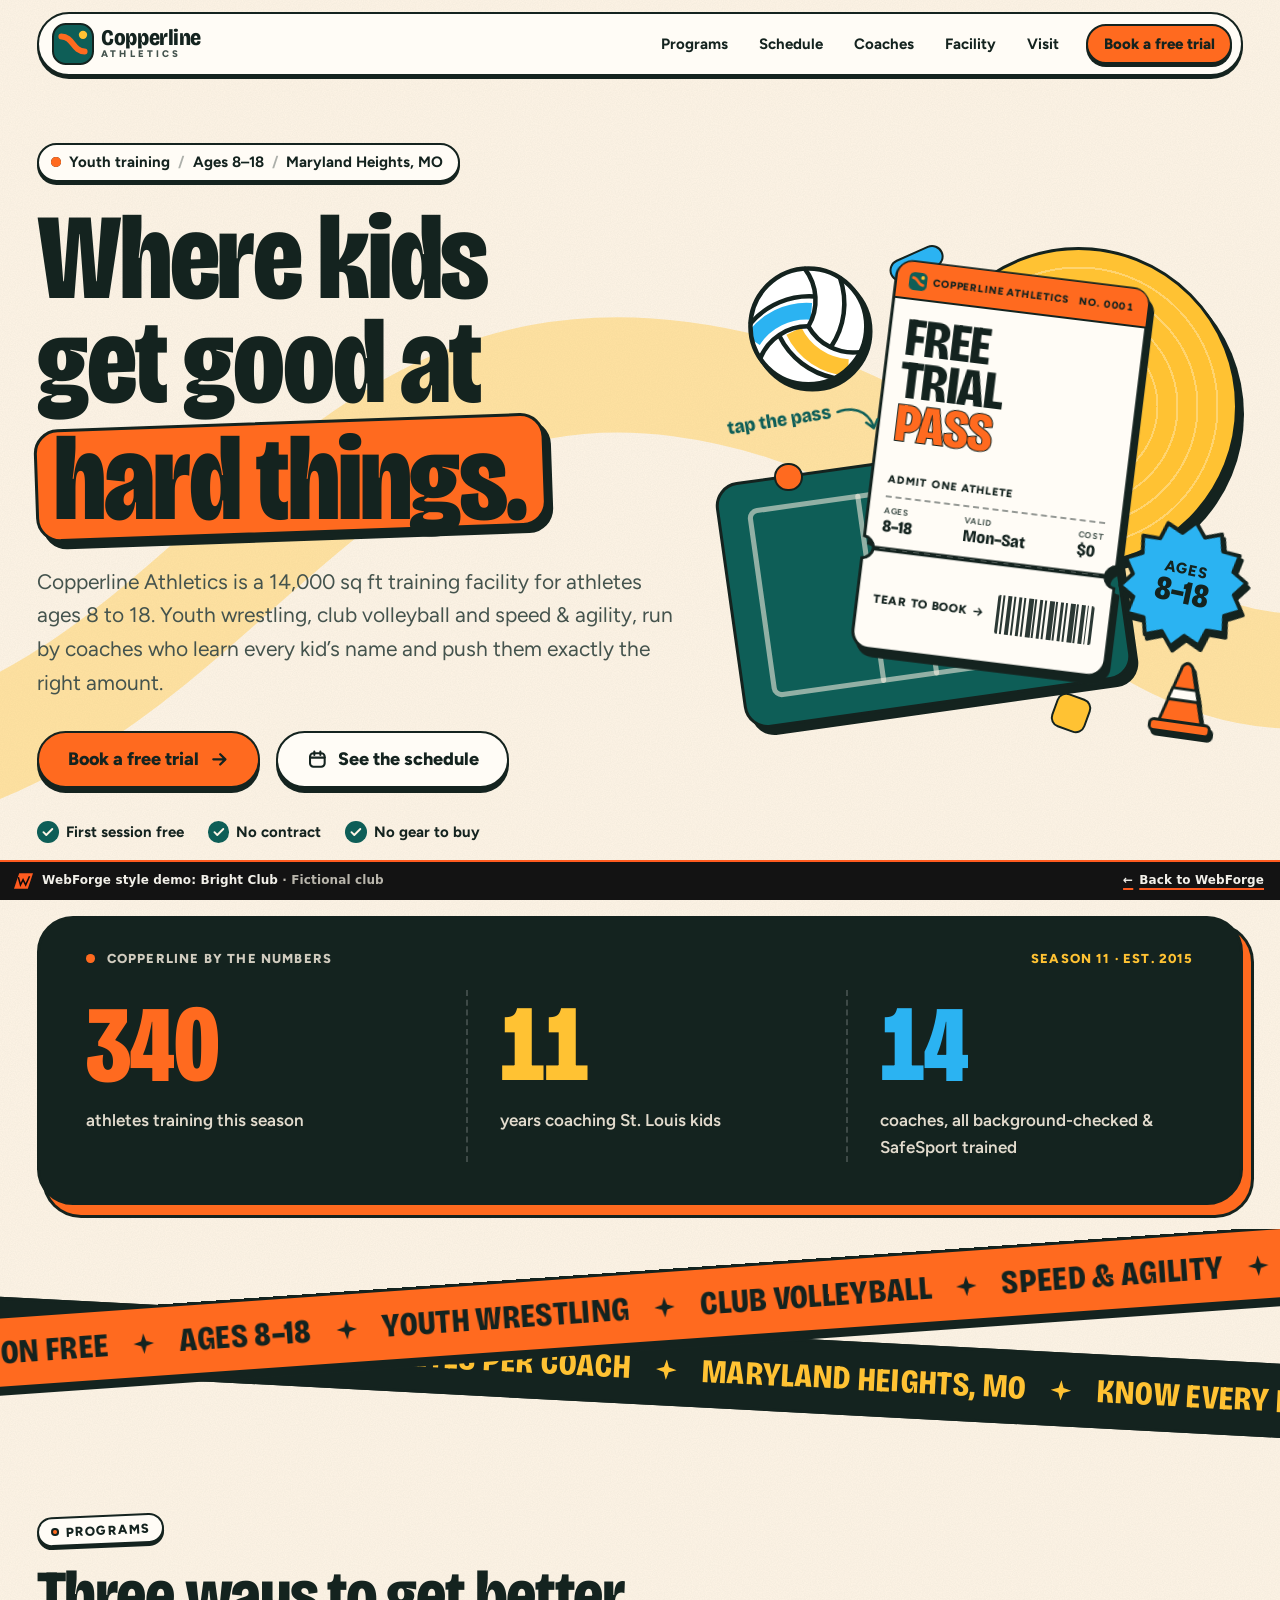
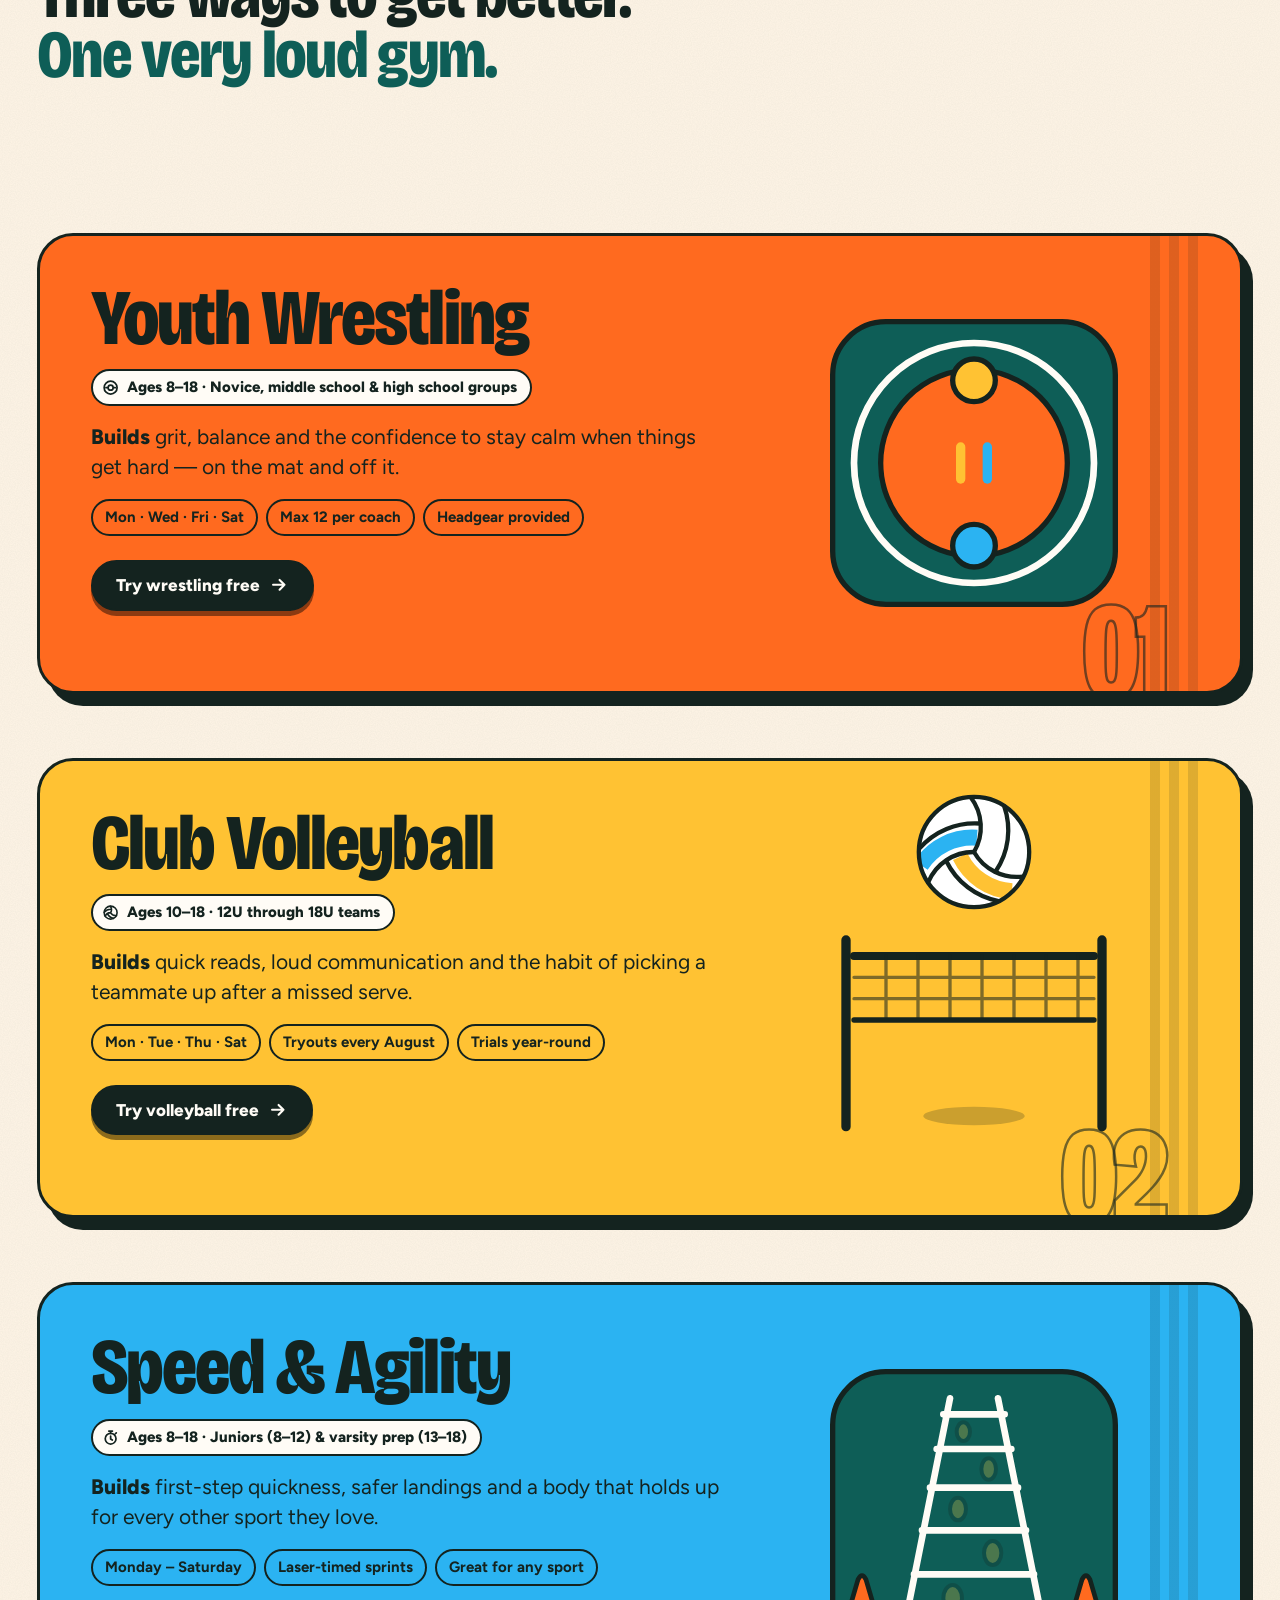
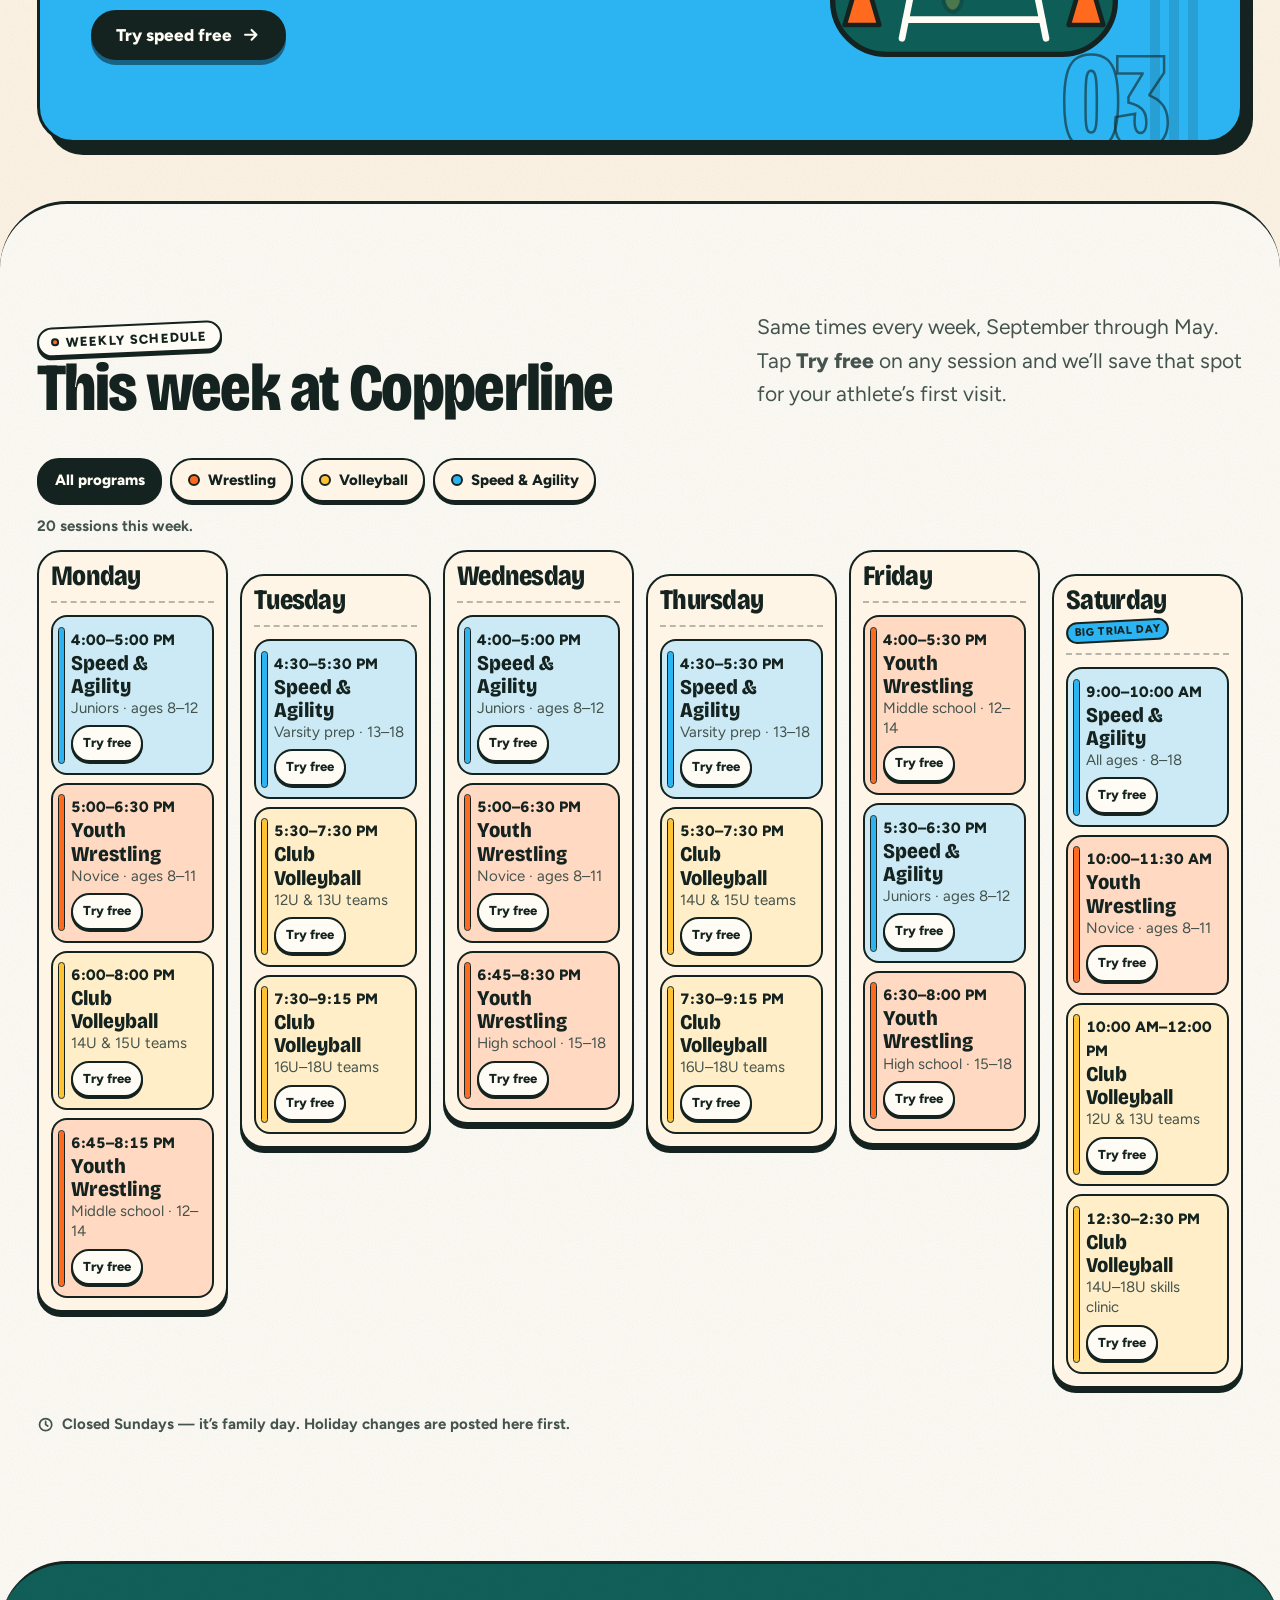
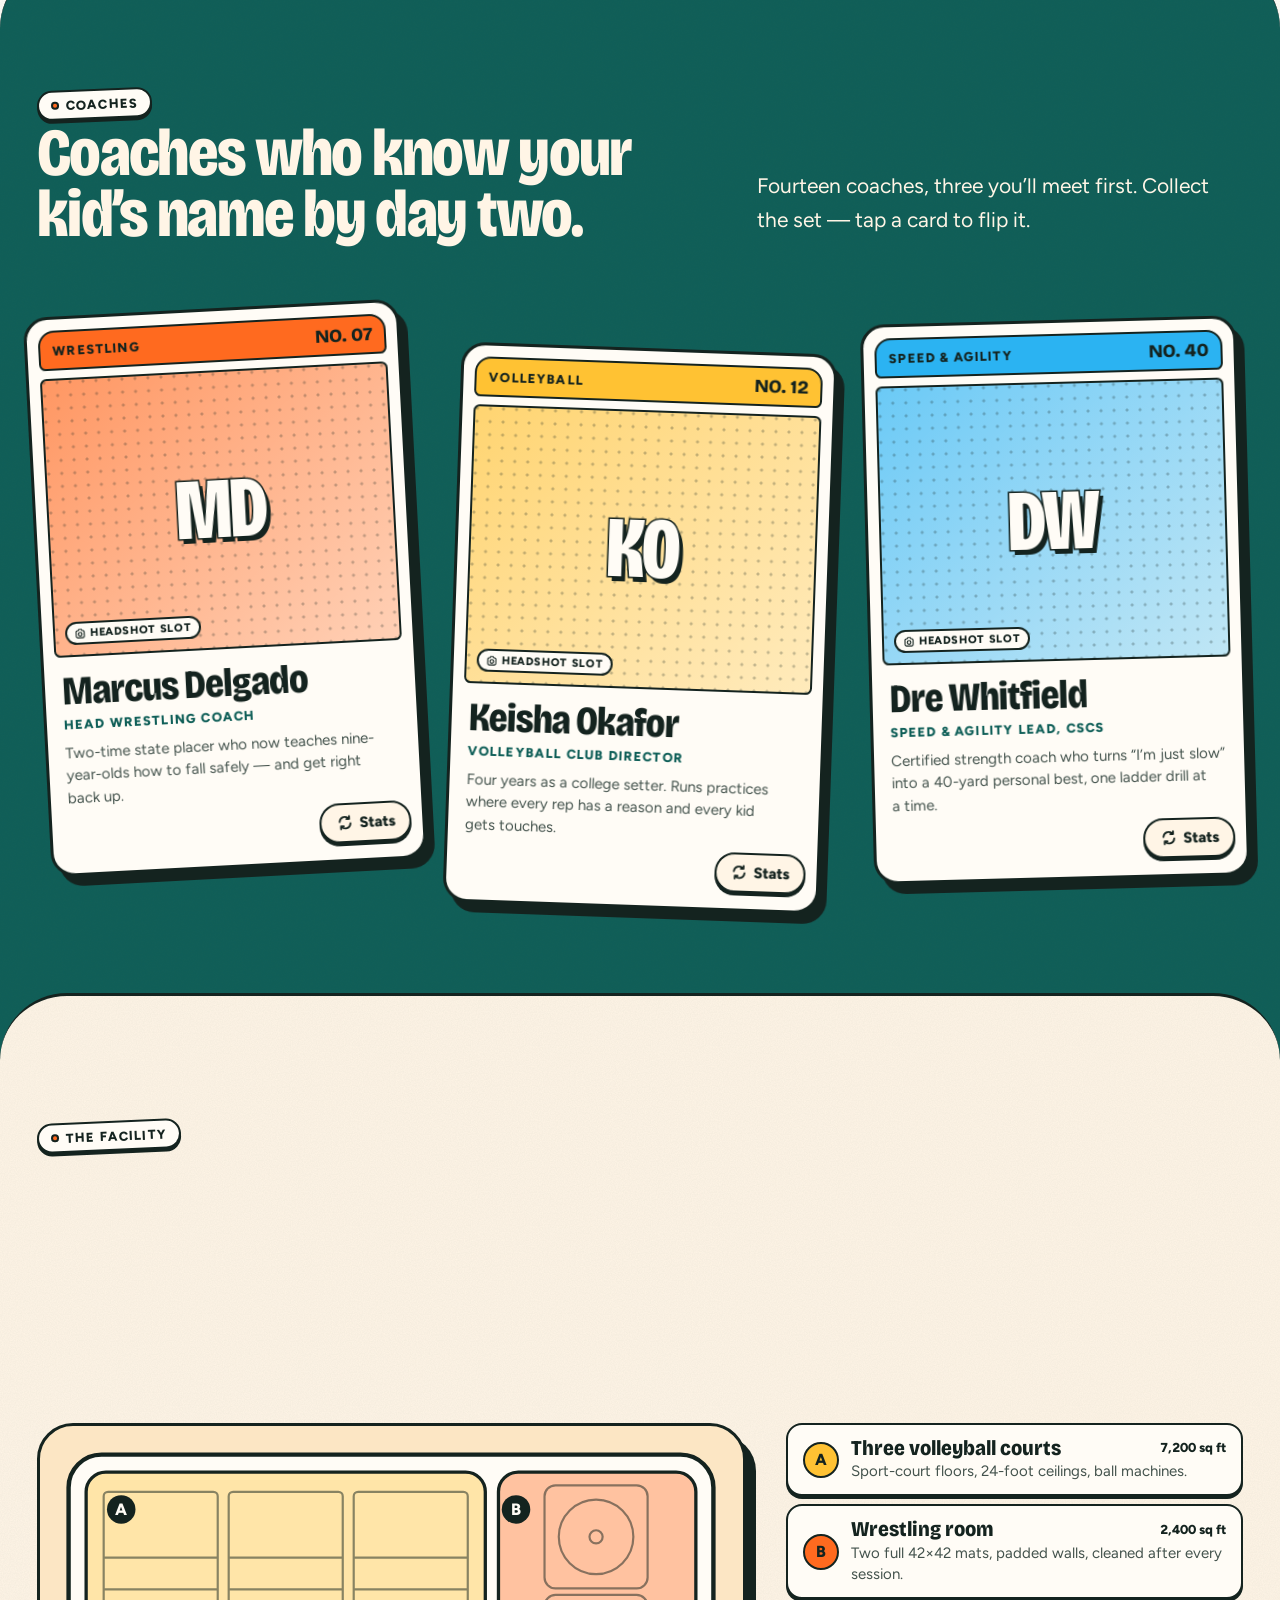
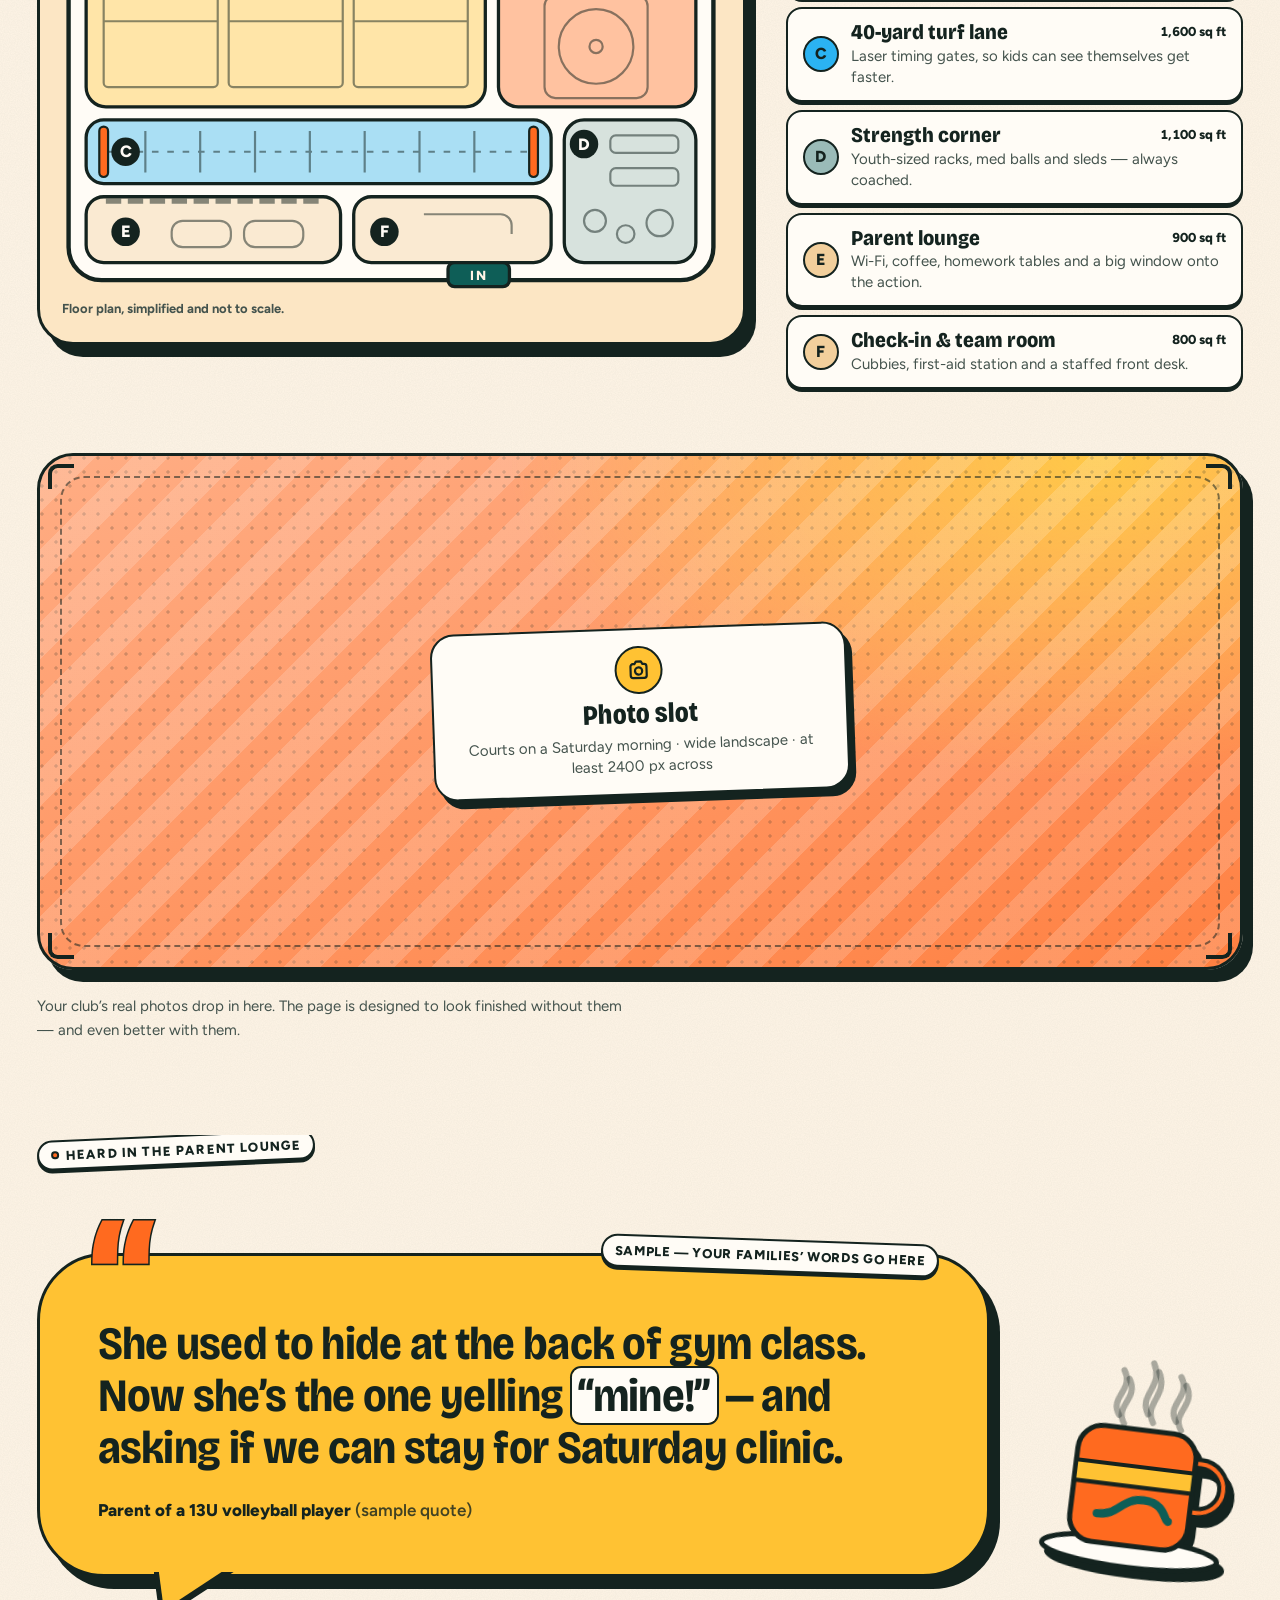
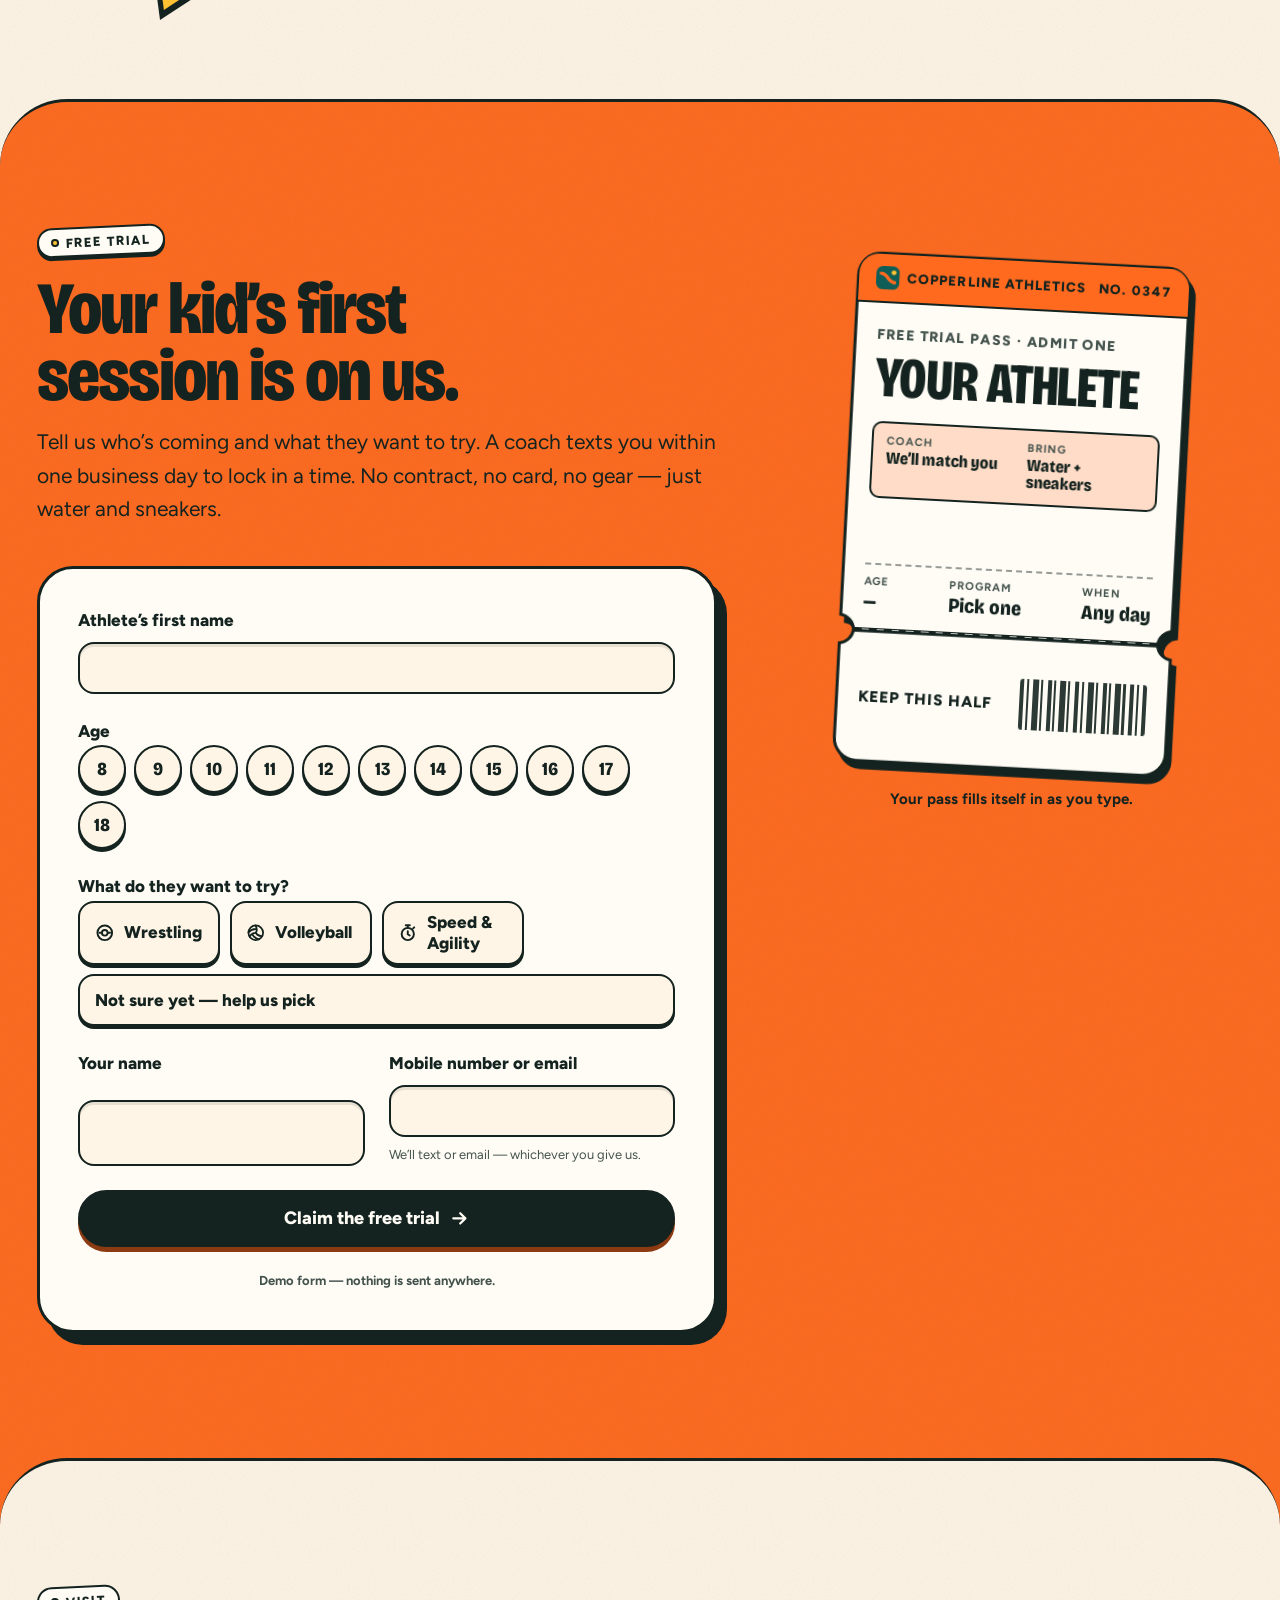
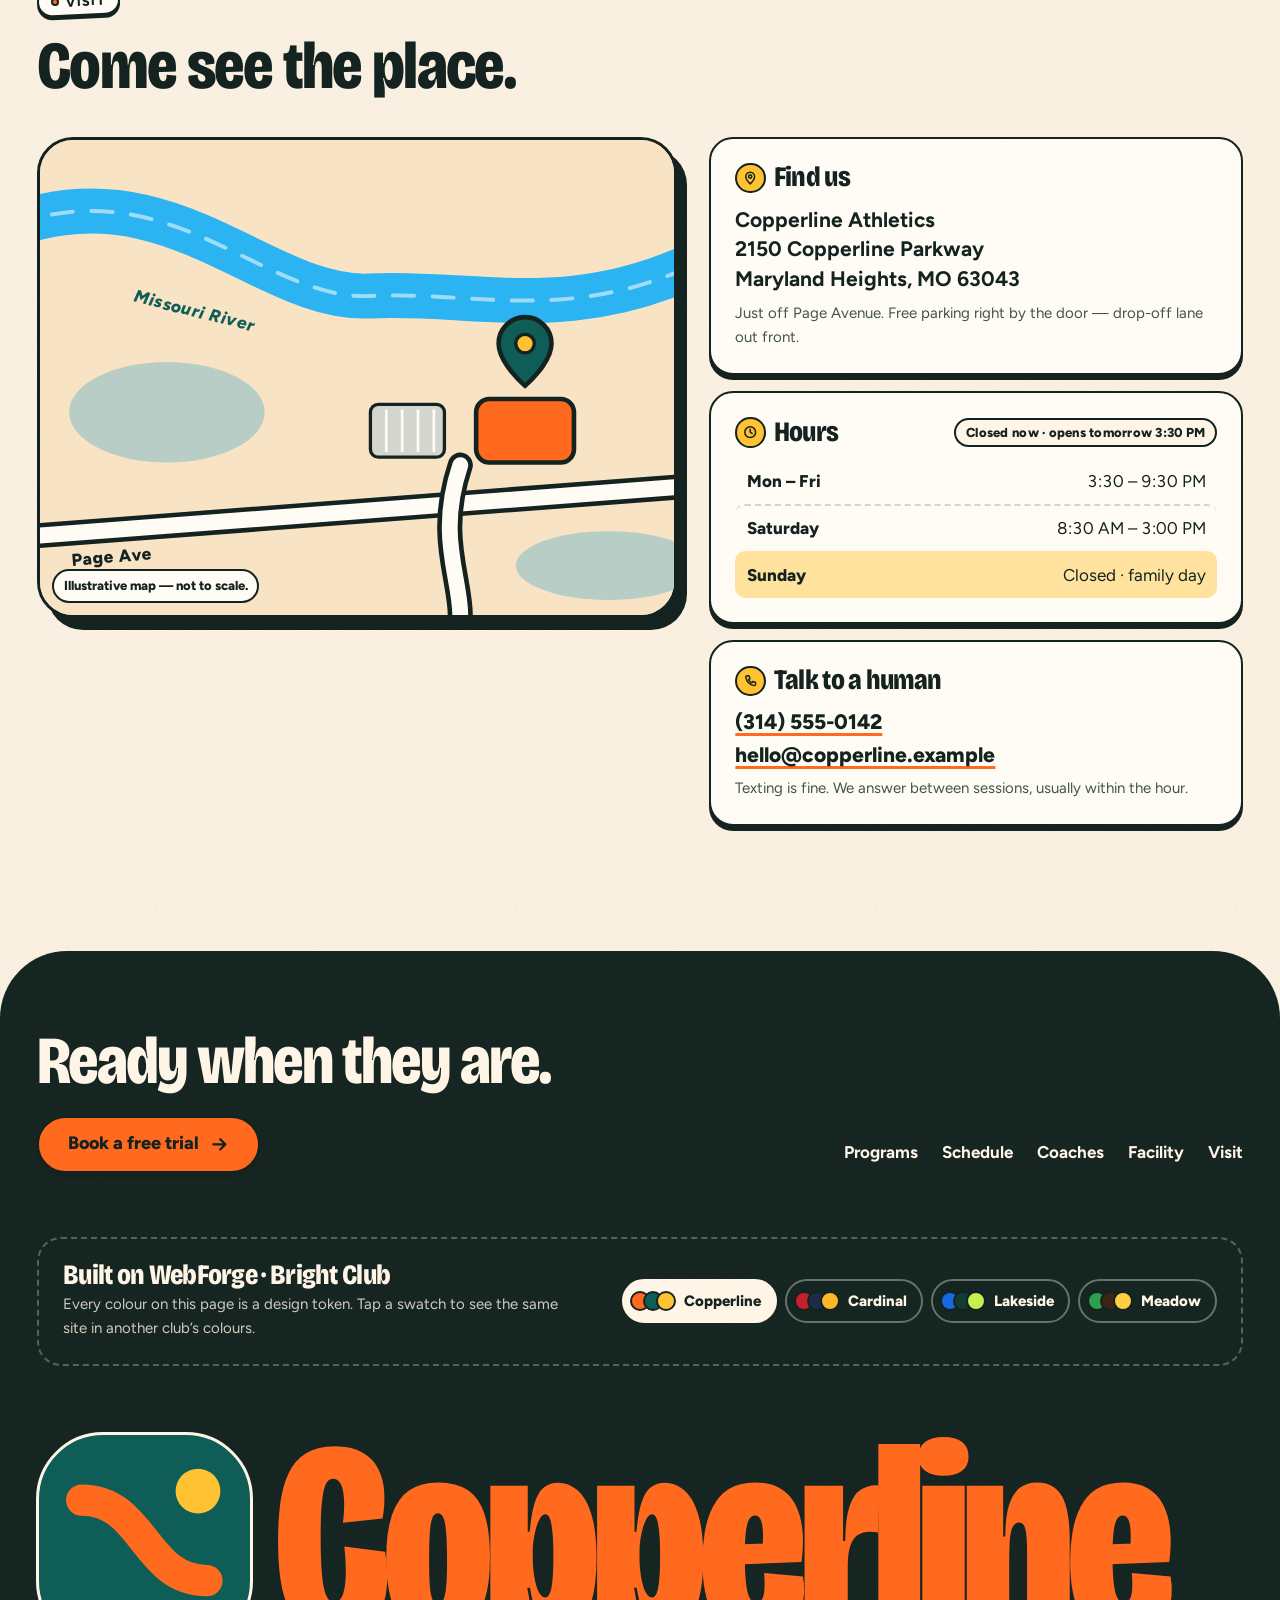
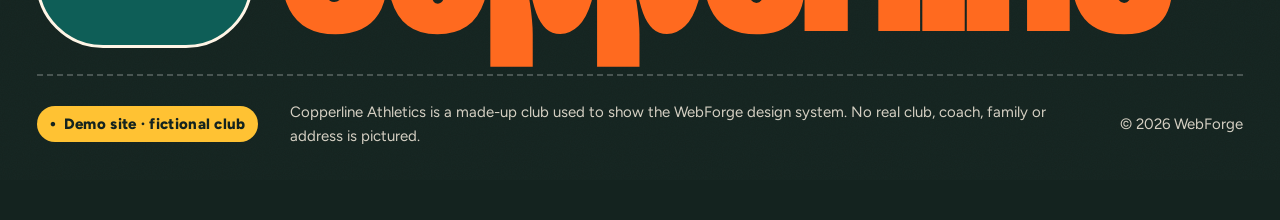
==== demos/brightclub/index.html @ 48264767 "WebForge site v2: the Kinetic design system Rebuilt in the Kinetic direction in forge orange. Four l" ====
<!doctype html>
<html lang="en" data-theme="copperline">
<head>
<meta charset="utf-8">
<meta name="viewport" content="width=device-width, initial-scale=1">
<meta name="robots" content="noindex">
<title>Bright Club style demo · Copperline Athletics (fictional club) · WebForge</title>
<meta name="description" content="Copperline Athletics is a 14,000 sq ft youth training facility in Maryland Heights, MO for athletes ages 8–18: youth wrestling, club volleyball and speed &amp; agility. First session free. Demo site for a fictional club.">
<meta name="theme-color" content="#FFF5E6">
<link rel="icon" href="data:image/svg+xml,%3Csvg xmlns='http://www.w3.org/2000/svg' viewBox='0 0 48 48'%3E%3Crect width='48' height='48' rx='14' fill='%230E5E57'/%3E%3Cpath d='M10 15c14 0 14 18 28 18' fill='none' stroke='%23FF6A1F' stroke-width='7' stroke-linecap='round'/%3E%3Ccircle cx='36' cy='13' r='5' fill='%23FFC233'/%3E%3C/svg%3E">
<link rel="preconnect" href="https://fonts.googleapis.com">
<link rel="preconnect" href="https://fonts.gstatic.com" crossorigin>
<link rel="stylesheet" href="https://fonts.googleapis.com/css2?family=Bricolage+Grotesque:opsz,wdth,wght@12..96,75..100,400..800&amp;family=Figtree:wght@400..800&amp;display=swap">
<link rel="stylesheet" href="style.css">
<script>document.documentElement.classList.add('js');</script>
<script src="script.js" defer></script>
</head>
<body>

<!-- ============ SVG SPRITE (icons + reusable marks). Fills use tokens so every theme re-skins them. ============ -->
<svg class="sprite" aria-hidden="true" focusable="false">
  <symbol id="logo-mark" viewBox="0 0 48 48">
    <rect width="48" height="48" rx="14" style="fill:var(--deep)"/>
    <path d="M10 15c14 0 14 18 28 18" fill="none" style="stroke:var(--brand)" stroke-width="7" stroke-linecap="round"/>
    <circle cx="36" cy="13" r="5" style="fill:var(--accent)"/>
  </symbol>
  <symbol id="ball" viewBox="0 0 100 100">
    <clipPath id="ball-clip"><circle cx="50" cy="50" r="45"/></clipPath>
    <circle cx="50" cy="50" r="45" style="fill:var(--white)"/>
    <g clip-path="url(#ball-clip)" fill="none" stroke-width="13">
      <path d="M38.75 53.75A50 50 0 0 0 81 82" style="stroke:var(--accent)"/>
      <path d="M38.75 53.75A50 50 0 0 0 81 82" style="stroke:var(--pop)" transform="rotate(120 50 50)"/>
    </g>
    <g fill="none" style="stroke:var(--line)" stroke-width="3.5" stroke-linecap="round">
      <path d="M50 50A40 40 0 0 0 90 70M27.5 57.5A60 60 0 0 0 70 90"/>
      <path d="M50 50A40 40 0 0 0 90 70M27.5 57.5A60 60 0 0 0 70 90" transform="rotate(120 50 50)"/>
      <path d="M50 50A40 40 0 0 0 90 70M27.5 57.5A60 60 0 0 0 70 90" transform="rotate(240 50 50)"/>
      <circle cx="50" cy="50" r="45"/>
    </g>
  </symbol>
  <symbol id="i-arrow" viewBox="0 0 24 24"><path d="M5 12h14M13 6l6 6-6 6" fill="none" stroke="currentColor" stroke-width="2.6" stroke-linecap="round" stroke-linejoin="round"/></symbol>
  <symbol id="i-cal" viewBox="0 0 24 24"><g fill="none" stroke="currentColor" stroke-width="2.4" stroke-linecap="round"><rect x="3.5" y="5" width="17" height="15.5" rx="4"/><path d="M3.5 10h17M8.5 3v4M15.5 3v4"/></g></symbol>
  <symbol id="i-check" viewBox="0 0 24 24"><path d="M5 12.5l4.5 4.5L19 7.5" fill="none" stroke="currentColor" stroke-width="3" stroke-linecap="round" stroke-linejoin="round"/></symbol>
  <symbol id="i-mat" viewBox="0 0 24 24"><g fill="none" stroke="currentColor" stroke-width="2.4" stroke-linecap="round"><circle cx="12" cy="12" r="9"/><circle cx="12" cy="12" r="3.5"/><path d="M5.5 12h2M16.5 12h2"/></g></symbol>
  <symbol id="i-volley" viewBox="0 0 24 24"><g fill="none" stroke="currentColor" stroke-width="2.2" stroke-linecap="round"><circle cx="12" cy="12" r="9"/><path d="M12 12a8 8 0 0 0 8 4M7.5 13.5a12 12 0 0 0 8.5 6.5M12 12a8 8 0 0 0-7.5 4.9M13 7.4a12 12 0 0 0-9.9 4.1M12 12a8 8 0 0 0-.5-8.9"/></g></symbol>
  <symbol id="i-watch" viewBox="0 0 24 24"><g fill="none" stroke="currentColor" stroke-width="2.4" stroke-linecap="round" stroke-linejoin="round"><circle cx="12" cy="13.5" r="7.5"/><path d="M12 10v3.8l2.4 1.6M9.5 2.8h5M12 2.8V6M18.6 6.6l1.3-1.3"/></g></symbol>
  <symbol id="i-camera" viewBox="0 0 24 24"><g fill="none" stroke="currentColor" stroke-width="2.2" stroke-linecap="round" stroke-linejoin="round"><path d="M4 8.5A2.5 2.5 0 0 1 6.5 6H8l1.5-2.5h5L16 6h1.5A2.5 2.5 0 0 1 20 8.5v9a2.5 2.5 0 0 1-2.5 2.5h-11A2.5 2.5 0 0 1 4 17.5z"/><circle cx="12" cy="13" r="3.6"/></g></symbol>
  <symbol id="i-flip" viewBox="0 0 24 24"><g fill="none" stroke="currentColor" stroke-width="2.4" stroke-linecap="round" stroke-linejoin="round"><path d="M4.5 11a7.5 7.5 0 0 1 13-4.6M18 3v4h-4M19.5 13a7.5 7.5 0 0 1-13 4.6M6 21v-4h4"/></g></symbol>
  <symbol id="i-menu" viewBox="0 0 24 24"><path d="M4 7h16M4 12h16M4 17h10" fill="none" stroke="currentColor" stroke-width="2.6" stroke-linecap="round"/></symbol>
  <symbol id="i-close" viewBox="0 0 24 24"><path d="M6 6l12 12M18 6L6 18" fill="none" stroke="currentColor" stroke-width="2.8" stroke-linecap="round"/></symbol>
  <symbol id="i-pin" viewBox="0 0 24 24"><g fill="none" stroke="currentColor" stroke-width="2.4" stroke-linejoin="round"><path d="M12 21s-7-6.2-7-11.5a7 7 0 0 1 14 0C19 14.8 12 21 12 21z"/><circle cx="12" cy="9.5" r="2.5"/></g></symbol>
  <symbol id="i-phone" viewBox="0 0 24 24"><path d="M7 3.5h3l1.6 4.4-2.3 1.5a11 11 0 0 0 5.3 5.3l1.5-2.3 4.4 1.6v3a2 2 0 0 1-2.2 2A16.5 16.5 0 0 1 5 5.7a2 2 0 0 1 2-2.2z" fill="none" stroke="currentColor" stroke-width="2.3" stroke-linejoin="round"/></symbol>
  <symbol id="i-mail" viewBox="0 0 24 24"><g fill="none" stroke="currentColor" stroke-width="2.3" stroke-linecap="round" stroke-linejoin="round"><rect x="3" y="5" width="18" height="14" rx="3.5"/><path d="M4.5 7.5l7.5 5.5 7.5-5.5"/></g></symbol>
  <symbol id="i-clock" viewBox="0 0 24 24"><g fill="none" stroke="currentColor" stroke-width="2.4" stroke-linecap="round"><circle cx="12" cy="12" r="8.5"/><path d="M12 7.5V12l3 2"/></g></symbol>
  <symbol id="ticket-body" viewBox="0 0 300 340"><path d="M22 2H278A20 20 0 0 1 298 22V326A14 14 0 0 0 286 338H14A14 14 0 0 0 2 326V22A20 20 0 0 1 22 2Z" vector-effect="non-scaling-stroke"/></symbol>
  <symbol id="ticket-stub" viewBox="0 0 300 120"><path d="M14 2H286A14 14 0 0 0 298 14V98A20 20 0 0 1 278 118H22A20 20 0 0 1 2 98V14A14 14 0 0 0 14 2Z" vector-effect="non-scaling-stroke"/></symbol>
</svg>

<a class="skip" href="#main">Skip to content</a>
<!-- WF-DEMO-RIBBON:START · added by WebForge when publishing the demo. Self-contained: it does not
     use this style's CSS or JS, and it is not part of the style's design. It sits at the bottom, and on phones
     it lifts itself above the style's own action bar so it never covers the "Book a free trial" button. -->
<style>
#wf-ribbon, #wf-ribbon p, #wf-ribbon a, #wf-ribbon b, #wf-ribbon span { all: revert; box-sizing: border-box; }
#wf-ribbon {
  position: fixed; left: 0; right: 0; bottom: 0; z-index: 2147483000;
  display: flex; align-items: center; justify-content: space-between; gap: 4px 14px;
  margin: 0; padding: 4px max(14px, env(safe-area-inset-right)) calc(4px + env(safe-area-inset-bottom)) max(14px, env(safe-area-inset-left));
  background: rgba(10, 10, 11, 0.96); color: #F2F0E9; border-top: 2px solid #FF5B1F;
  font: 600 12px/1.3 system-ui, -apple-system, "Segoe UI", Roboto, Helvetica, Arial, sans-serif;
  letter-spacing: 0.01em; text-align: left; text-transform: none; font-style: normal;
  -webkit-font-smoothing: antialiased; -webkit-text-size-adjust: 100%; text-size-adjust: 100%;
}
#wf-ribbon p { display: flex; align-items: center; gap: 9px; min-width: 0; margin: 0; font: inherit; color: inherit; }
#wf-ribbon .wf-ribbon__mark { display: block; flex: none; width: 19px; height: 16px; max-width: none; overflow: visible; }
#wf-ribbon b { font-weight: 800; color: #F2F0E9; }
#wf-ribbon .wf-ribbon__dim { color: #B9B6AC; font-weight: 600; white-space: nowrap; }
#wf-ribbon a {
  flex: none; display: inline-flex; align-items: center; gap: 6px; min-height: 30px; padding: 0 2px;
  color: #F2F0E9; font: inherit; font-weight: 800; white-space: nowrap; cursor: pointer;
  text-decoration: underline; text-decoration-color: #FF5B1F; text-decoration-thickness: 2px; text-underline-offset: 4px;
}
#wf-ribbon a:hover { color: #FF5B1F; }
#wf-ribbon a:focus { outline: none; }
#wf-ribbon a:focus-visible { outline: 2px solid #FF5B1F; outline-offset: 2px; color: #F2F0E9; }
#wf-ribbon .wf-ribbon__arrow { font-weight: 800; }
@media (max-width: 420px) { #wf-ribbon { font-size: 11.5px; gap: 4px 10px; padding-left: max(10px, env(safe-area-inset-left)); padding-right: max(10px, env(safe-area-inset-right)); } #wf-ribbon p { gap: 7px; } }
@media (max-width: 360px) { #wf-ribbon { font-size: 11px; } #wf-ribbon .wf-ribbon__mark { display: none; } }
@media print { #wf-ribbon, #wf-ribbon-space { display: none; } }
</style>
<aside id="wf-ribbon" aria-label="About this page">
  <p><svg class="wf-ribbon__mark" viewBox="0 0 44 36" aria-hidden="true" focusable="false"><path d="M12 0h32L32 36H0z" fill="#FF5B1F"/><path d="M10 9l5 18 6-12 6 12 9-20" fill="none" stroke="#0A0A0B" stroke-width="3.6"/></svg><span><b>WebForge style demo:</b> Bright&nbsp;Club <span class="wf-ribbon__dim">· Fictional club</span></span></p>
  <a href="../../index.html#styles"><span class="wf-ribbon__arrow" aria-hidden="true">←</span> Back to WebForge</a>
</aside>
<script>
(function () {
  'use strict';
  var rib = document.getElementById('wf-ribbon');
  if (!rib) return;
  var BARS = '.dock';
  var root = document.documentElement;
  var bars = []; var space = null; var until = 0; var raf = 0; var lastLift = -1; var lastH = -1;
  /* how far the style's own bottom bar reaches up into the viewport (0 if hidden) */
  function reach() {
    var vh = window.innerHeight; var out = 0;
    for (var i = 0; i < bars.length; i++) {
      var cs = window.getComputedStyle(bars[i]);
      if (cs.display === 'none' || cs.visibility === 'hidden') continue;
      var r = bars[i].getBoundingClientRect();
      if (r.height > 0 && r.top < vh && r.bottom > vh - 48) out = Math.max(out, vh - r.top + (r.bottom < vh - 2 ? 6 : 0));
    }
    return Math.max(0, Math.round(out));
  }
  function apply() {
    var l = bars.length ? reach() : 0;
    if (l !== lastLift) { rib.style.transform = l ? 'translateY(' + (-l) + 'px)' : ''; lastLift = l; }
    var h = rib.offsetHeight;
    if (h !== lastH) {
      lastH = h;
      if (space) space.style.height = h + 'px';
      root.style.scrollPaddingBottom = (h + 12) + 'px';
    }
  }
  function tick() { apply(); raf = Date.now() < until ? window.requestAnimationFrame(tick) : 0; }
  function burst(ms) { until = Math.max(until, Date.now() + ms); if (!raf) raf = window.requestAnimationFrame(tick); }
  function init() {
    space = document.getElementById('wf-ribbon-space');
    if (space) {
      var foot = document.querySelector('body > footer') || document.querySelector('footer:last-of-type');
      var bg = foot ? window.getComputedStyle(foot).backgroundColor : '';
      if (bg && bg !== 'transparent' && bg !== 'rgba(0, 0, 0, 0)') space.style.backgroundColor = bg;
    }
    bars = BARS ? Array.prototype.slice.call(document.querySelectorAll(BARS)) : [];
    if (bars.length && window.MutationObserver) {
      var mo = new MutationObserver(function () { burst(900); });
      bars.forEach(function (b) { mo.observe(b, { attributes: true, attributeFilter: ['class', 'style', 'hidden'] }); });
    }
    bars.forEach(function (b) { b.addEventListener('transitionrun', function () { burst(900); }); });
    window.addEventListener('scroll', function () { burst(700); }, { passive: true });
    window.addEventListener('resize', function () { burst(500); }, { passive: true });
    window.addEventListener('load', function () { burst(1500); });
    burst(1500);
  }
  if (document.readyState === 'loading') document.addEventListener('DOMContentLoaded', init); else init();
})();
</script>
<!-- WF-DEMO-RIBBON:END -->

<!-- ============ NAV ============ -->
<header class="nav" data-nav>
  <div class="nav__bar">
    <a class="logo" href="#top" aria-label="Copperline Athletics, back to top">
      <svg class="logo__mark" aria-hidden="true"><use href="#logo-mark"/></svg>
      <span class="logo__word" aria-hidden="true">Copperline<small>Athletics</small></span>
    </a>
    <nav class="nav__links" aria-label="Main">
      <a href="#programs">Programs</a>
      <a href="#schedule">Schedule</a>
      <a href="#coaches">Coaches</a>
      <a href="#facility">Facility</a>
      <a href="#visit">Visit</a>
    </nav>
    <a class="btn btn--brand btn--sm nav__cta" href="#book">Book a free trial</a>
    <button class="nav__menu" type="button" popovertarget="menu" aria-label="Open menu">
      <svg class="i" aria-hidden="true"><use href="#i-menu"/></svg><span>Menu</span>
    </button>
  </div>
</header>

<div class="menu" id="menu" popover>
  <div class="menu__head">
    <p class="menu__title">Copperline</p>
    <button class="menu__close" type="button" popovertarget="menu" popovertargetaction="hide" aria-label="Close menu"><svg class="i" aria-hidden="true"><use href="#i-close"/></svg></button>
  </div>
  <nav aria-label="Mobile">
    <ul class="menu__list">
      <li style="--i:0"><a href="#programs">Programs</a></li>
      <li style="--i:1"><a href="#schedule">Schedule</a></li>
      <li style="--i:2"><a href="#coaches">Coaches</a></li>
      <li style="--i:3"><a href="#facility">Facility</a></li>
      <li style="--i:4"><a href="#visit">Visit &amp; hours</a></li>
    </ul>
  </nav>
  <a class="btn btn--brand btn--lg menu__cta" href="#book">Book a free trial <svg class="i" aria-hidden="true"><use href="#i-arrow"/></svg></a>
</div>

<main id="main">

<!-- ============ HERO ============ -->
<section class="hero" id="top" aria-labelledby="hero-title">
  <svg class="hero__bend" viewBox="0 0 1440 900" preserveAspectRatio="xMidYMid slice" aria-hidden="true" focusable="false">
    <path d="M-80 700C300 660 380 250 760 300S1200 720 1540 540" pathLength="1"/>
  </svg>
  <div class="wrap hero__grid">
    <div class="hero__copy">
      <p class="kicker"><span class="kicker__dot" aria-hidden="true"></span>Youth training <i aria-hidden="true">/</i> Ages 8–18 <i aria-hidden="true">/</i> Maryland Heights, MO</p>
      <h1 class="hero__title" id="hero-title">
        <span class="sr-only">Where kids get good at hard things.</span>
        <span class="hero__lines" aria-hidden="true">
          <span class="hero__line" data-split>Where kids</span>
          <span class="hero__line" data-split>get good at</span>
          <span class="hero__line"><span class="hl" data-split>hard things.</span></span>
        </span>
      </h1>
      <p class="hero__lead">Copperline Athletics is a 14,000&nbsp;sq&nbsp;ft training facility for athletes ages 8 to 18. Youth wrestling, club volleyball and speed &amp; agility, run by coaches who learn every kid’s name and push them exactly the right amount.</p>
      <div class="hero__actions" data-hero-actions>
        <a class="btn btn--brand btn--lg" href="#book">Book a free trial <svg class="i" aria-hidden="true"><use href="#i-arrow"/></svg></a>
        <a class="btn btn--ghost btn--lg" href="#schedule"><svg class="i" aria-hidden="true"><use href="#i-cal"/></svg> See the schedule</a>
      </div>
      <ul class="promises">
        <li><svg class="i" aria-hidden="true"><use href="#i-check"/></svg>First session free</li>
        <li><svg class="i" aria-hidden="true"><use href="#i-check"/></svg>No contract</li>
        <li><svg class="i" aria-hidden="true"><use href="#i-check"/></svg>No gear to buy</li>
      </ul>
    </div>

    <div class="stage" data-stage>
      <div class="stage__sun" data-depth="0.5" aria-hidden="true"></div>
      <div class="stage__court" data-depth="0.25" aria-hidden="true">
        <svg viewBox="0 0 300 190" focusable="false"><g fill="none" stroke-width="4" stroke-linecap="round"><rect x="22" y="22" width="256" height="146" rx="6"/><path d="M150 22v146M108 22v146M192 22v146"/><circle cx="150" cy="95" r="6"/></g></svg>
      </div>
      <div class="stage__badge" data-depth="1.3" aria-hidden="true">
        <svg viewBox="0 0 100 100" focusable="false"><polygon points="50.0,1.0 58.9,11.0 71.3,5.9 74.9,18.7 88.3,19.4 86.0,32.6 97.8,39.1 90.0,50.0 97.8,60.9 86.0,67.4 88.3,80.6 74.9,81.3 71.3,94.1 58.9,89.0 50.0,99.0 41.1,89.0 28.7,94.1 25.1,81.3 11.7,80.6 14.0,67.4 2.2,60.9 10.0,50.0 2.2,39.1 14.0,32.6 11.7,19.4 25.1,18.7 28.7,5.9 41.1,11.0"/></svg>
        <span>Ages<b>8–18</b></span>
      </div>
      <div class="stage__ball" data-depth="1.1" aria-hidden="true"><svg viewBox="0 0 100 100" focusable="false"><use href="#ball"/></svg></div>
      <div class="stage__cone" data-depth="0.8" aria-hidden="true">
        <svg viewBox="0 0 80 92" focusable="false"><g stroke-width="3.5" stroke-linejoin="round" class="s-ink"><path class="f-brand" d="M34 9Q40 1 46 9L66 78H14Z"/><path class="f-paper" d="M25.8 36H54.2L58.4 50H21.6Z"/><rect class="f-brand" x="4" y="76" width="72" height="13" rx="5"/></g></svg>
      </div>
      <span class="stage__bit stage__bit--1" data-depth="1.8" aria-hidden="true"></span>
      <span class="stage__bit stage__bit--2" data-depth="2.2" aria-hidden="true"></span>
      <span class="stage__bit stage__bit--3" data-depth="1.6" aria-hidden="true"></span>

      <a class="ticket ticket--hero" href="#book" data-ticket data-depth="0.4" aria-label="Free trial pass. Book your athlete’s first session free.">
        <span class="ticket__body">
          <svg class="ticket__shape" aria-hidden="true" focusable="false"><use href="#ticket-body"/></svg>
          <span class="ticket__band"><svg class="ticket__logo" aria-hidden="true"><use href="#logo-mark"/></svg><span>Copperline Athletics</span><span class="ticket__no">No.&nbsp;0001</span></span>
          <span class="ticket__title">Free<br>trial<br><span class="ticket__accent">pass</span></span>
          <span class="ticket__admit">Admit one athlete</span>
          <span class="ticket__grid"><span><small>Ages</small>8–18</span><span><small>Valid</small>Mon–Sat</span><span><small>Cost</small>$0</span></span>
        </span>
        <span class="ticket__stub">
          <svg class="ticket__shape" aria-hidden="true" focusable="false"><use href="#ticket-stub"/></svg>
          <span class="ticket__tear">Tear to book <svg class="i" aria-hidden="true"><use href="#i-arrow"/></svg></span>
          <span class="barcode" aria-hidden="true"></span>
        </span>
      </a>
      <p class="stage__note" aria-hidden="true">tap the pass
        <svg viewBox="0 0 60 40" focusable="false"><path d="M4 6C20 2 40 8 44 30M36 24l8 8 6-10" fill="none" stroke="currentColor" stroke-width="3" stroke-linecap="round" stroke-linejoin="round"/></svg>
      </p>
    </div>
  </div>
</section>

<!-- ============ SCOREBOARD ============ -->
<section class="scoreboard" aria-labelledby="score-h">
  <div class="wrap">
    <div class="scoreboard__slab" data-reveal="rise">
      <h2 class="scoreboard__head" id="score-h"><span class="kicker__dot" aria-hidden="true"></span>Copperline by the numbers <span class="scoreboard__season">Season 11 · Est. 2015</span></h2>
      <ul class="scoreboard__stats">
        <li class="stat"><span class="stat__num" data-roll>340</span><span class="stat__label">athletes training this season</span></li>
        <li class="stat"><span class="stat__num" data-roll>11</span><span class="stat__label">years coaching St. Louis kids</span></li>
        <li class="stat"><span class="stat__num" data-roll>14</span><span class="stat__label">coaches, all background-checked &amp; SafeSport trained</span></li>
      </ul>
    </div>
  </div>
</section>

<!-- ============ TAPES (decorative, scroll-linked) ============ -->
<div class="tapes" aria-hidden="true">
  <div class="tape tape--a"><div class="tape__track">
    <span>First session free</span><i></i><span>Ages 8–18</span><i></i><span>Youth wrestling</span><i></i><span>Club volleyball</span><i></i><span>Speed &amp; agility</span><i></i><span>First session free</span><i></i><span>Ages 8–18</span><i></i><span>Youth wrestling</span><i></i><span>Club volleyball</span><i></i><span>Speed &amp; agility</span><i></i>
  </div></div>
  <div class="tape tape--b"><div class="tape__track">
    <span>Know every kid’s name</span><i></i><span>Max 12 athletes per coach</span><i></i><span>Maryland Heights, MO</span><i></i><span>Know every kid’s name</span><i></i><span>Max 12 athletes per coach</span><i></i><span>Maryland Heights, MO</span><i></i><span>Know every kid’s name</span><i></i>
  </div></div>
</div>

<!-- ============ PROGRAMS ============ -->
<section class="section programs" id="programs" aria-labelledby="programs-h">
  <div class="wrap">
    <header class="head">
      <p class="eyebrow">Programs</p>
      <h2 id="programs-h" data-reveal>Three ways to get better. <span class="head__soft">One very loud gym.</span></h2>
      <p class="head__lede" data-reveal>Every program is grouped by age and skill, so a nervous 8-year-old and a varsity 17-year-old never share a drill they aren’t ready for.</p>
    </header>

    <div class="stack">
      <article class="program" style="--i:0; --pc:var(--prog-wrestling); --pc-ink:var(--on-brand)" data-reveal="rise">
        <span class="program__num" aria-hidden="true">01</span>
        <div class="program__body">
          <h3 class="program__name">Youth Wrestling</h3>
          <p class="program__ages"><svg class="i" aria-hidden="true"><use href="#i-mat"/></svg>Ages 8–18 · Novice, middle school &amp; high school groups</p>
          <p class="program__builds"><b>Builds</b> grit, balance and the confidence to stay calm when things get hard — on the mat and off it.</p>
          <ul class="program__facts"><li>Mon · Wed · Fri · Sat</li><li>Max 12 per coach</li><li>Headgear provided</li></ul>
          <a class="btn btn--ink" href="#book" data-program="wrestling">Try wrestling free <svg class="i" aria-hidden="true"><use href="#i-arrow"/></svg></a>
        </div>
        <div class="program__art" aria-hidden="true">
          <svg class="art art--mat" viewBox="0 0 240 240" focusable="false">
            <rect class="f-deep s-ink" x="14" y="14" width="212" height="212" rx="40" stroke-width="4"/>
            <circle class="s-paper" cx="120" cy="120" r="90" fill="none" stroke-width="5"/>
            <circle class="f-brand s-ink" cx="120" cy="120" r="70" stroke-width="4"/>
            <path class="s-accent" d="M110 108v24" stroke-width="7" stroke-linecap="round"/>
            <path class="s-pop" d="M130 108v24" stroke-width="7" stroke-linecap="round"/>
            <g class="art__orbit"><circle class="f-accent s-ink" cx="120" cy="58" r="16" stroke-width="4"/><circle class="f-pop s-ink" cx="120" cy="182" r="16" stroke-width="4"/></g>
          </svg>
        </div>
      </article>

      <article class="program" style="--i:1; --pc:var(--prog-volleyball); --pc-ink:var(--on-accent)" data-reveal="rise">
        <span class="program__num" aria-hidden="true">02</span>
        <div class="program__body">
          <h3 class="program__name">Club Volleyball</h3>
          <p class="program__ages"><svg class="i" aria-hidden="true"><use href="#i-volley"/></svg>Ages 10–18 · 12U through 18U teams</p>
          <p class="program__builds"><b>Builds</b> quick reads, loud communication and the habit of picking a teammate up after a missed serve.</p>
          <ul class="program__facts"><li>Mon · Tue · Thu · Sat</li><li>Tryouts every August</li><li>Trials year-round</li></ul>
          <a class="btn btn--ink" href="#book" data-program="volleyball">Try volleyball free <svg class="i" aria-hidden="true"><use href="#i-arrow"/></svg></a>
        </div>
        <div class="program__art" aria-hidden="true">
          <svg class="art art--volley" viewBox="0 0 240 240" focusable="false">
            <g class="s-ink" stroke-width="4" stroke-linecap="round">
              <path d="M30 96h180" stroke-width="6"/>
              <path class="art__mesh" d="M30 112h180M30 128h180M54 96v48M78 96v48M102 96v48M126 96v48M150 96v48M174 96v48M198 96v48" stroke-width="2.5"/>
              <path d="M30 144h180" stroke-width="4"/>
              <path d="M24 84v140M216 84v140" stroke-width="7"/>
            </g>
            <ellipse class="art__shadow f-ink" cx="120" cy="216" rx="38" ry="7"/>
            <g class="art__ball"><svg x="74" y="-28" width="92" height="92" viewBox="0 0 100 100"><use href="#ball"/></svg></g>
          </svg>
        </div>
      </article>

      <article class="program" style="--i:2; --pc:var(--prog-speed); --pc-ink:var(--on-pop)" data-reveal="rise">
        <span class="program__num" aria-hidden="true">03</span>
        <div class="program__body">
          <h3 class="program__name">Speed &amp; Agility</h3>
          <p class="program__ages"><svg class="i" aria-hidden="true"><use href="#i-watch"/></svg>Ages 8–18 · Juniors (8–12) &amp; varsity prep (13–18)</p>
          <p class="program__builds"><b>Builds</b> first-step quickness, safer landings and a body that holds up for every other sport they love.</p>
          <ul class="program__facts"><li>Monday – Saturday</li><li>Laser-timed sprints</li><li>Great for any sport</li></ul>
          <a class="btn btn--ink" href="#book" data-program="speed">Try speed free <svg class="i" aria-hidden="true"><use href="#i-arrow"/></svg></a>
        </div>
        <div class="program__art" aria-hidden="true">
          <svg class="art art--ladder" viewBox="0 0 240 240" focusable="false">
            <rect class="f-deep s-ink" x="14" y="14" width="212" height="212" rx="40" stroke-width="4"/>
            <g class="s-paper" stroke-width="5" stroke-linecap="round" fill="none">
              <path d="M66 214L102 34M174 214L138 34"/>
              <path d="M69 200h102M75 166h90M81 133h78M87 101h66M92 72h56M97 46h46"/>
            </g>
            <g class="art__feet">
              <ellipse style="--s:0" class="f-accent s-ink" cx="104" cy="184" rx="7" ry="10" stroke-width="3"/>
              <ellipse style="--s:1" class="f-accent s-ink" cx="134" cy="150" rx="6.5" ry="9" stroke-width="3"/>
              <ellipse style="--s:2" class="f-accent s-ink" cx="108" cy="117" rx="6" ry="8.5" stroke-width="3"/>
              <ellipse style="--s:3" class="f-accent s-ink" cx="131" cy="87" rx="5.5" ry="8" stroke-width="3"/>
              <ellipse style="--s:4" class="f-accent s-ink" cx="112" cy="59" rx="5" ry="7" stroke-width="3"/>
            </g>
            <g class="s-ink" stroke-width="3.5" stroke-linejoin="round"><path class="f-brand" d="M33 170Q36 164 39 170L49 204H23Z"/><path class="f-brand" d="M201 170Q204 164 207 170L217 204H191Z"/></g>
          </svg>
        </div>
      </article>
    </div>
  </div>
</section>

<!-- ============ SCHEDULE ============ -->
<section class="section sheet schedule" id="schedule" aria-labelledby="schedule-h">
  <div class="wrap">
    <header class="head head--split">
      <div>
        <p class="eyebrow">Weekly schedule</p>
        <h2 id="schedule-h" data-reveal>This week at Copperline</h2>
      </div>
      <p class="head__lede" data-reveal>Same times every week, September through May. Tap <b>Try free</b> on any session and we’ll save that spot for your athlete’s first visit.</p>
    </header>

    <div class="sched-bar">
      <div class="filter" role="group" aria-label="Show sessions for">
        <button type="button" class="chip" data-filter="all" aria-pressed="true">All programs</button>
        <button type="button" class="chip" data-filter="wrestling" aria-pressed="false" style="--pc:var(--prog-wrestling)"><span class="chip__dot" aria-hidden="true"></span>Wrestling</button>
        <button type="button" class="chip" data-filter="volleyball" aria-pressed="false" style="--pc:var(--prog-volleyball)"><span class="chip__dot" aria-hidden="true"></span>Volleyball</button>
        <button type="button" class="chip" data-filter="speed" aria-pressed="false" style="--pc:var(--prog-speed)"><span class="chip__dot" aria-hidden="true"></span>Speed &amp; Agility</button>
      </div>
      <div class="daypick" role="group" aria-label="Choose a day" data-daypick hidden>
        <button type="button" data-day="mon" aria-pressed="false">Mon</button>
        <button type="button" data-day="tue" aria-pressed="false">Tue</button>
        <button type="button" data-day="wed" aria-pressed="false">Wed</button>
        <button type="button" data-day="thu" aria-pressed="false">Thu</button>
        <button type="button" data-day="fri" aria-pressed="false">Fri</button>
        <button type="button" data-day="sat" aria-pressed="false">Sat</button>
      </div>
    </div>
    <p class="sched-status" aria-live="polite" data-sched-status></p>

    <div class="week" data-week>
      <section class="day" data-day="mon" aria-labelledby="d-mon">
        <h3 class="day__name" id="d-mon">Monday</h3>
        <ol class="day__list">
          <li class="session" data-program="speed"><span class="session__time">4:00–5:00 PM</span><span class="session__prog">Speed &amp; Agility</span><span class="session__group">Juniors · ages 8–12</span><a class="session__try" href="#book" data-program="speed" data-session="Mon 4:00 PM">Try free<span class="sr-only">: Monday 4:00 PM, Speed and Agility, Juniors</span></a></li>
          <li class="session" data-program="wrestling"><span class="session__time">5:00–6:30 PM</span><span class="session__prog">Youth Wrestling</span><span class="session__group">Novice · ages 8–11</span><a class="session__try" href="#book" data-program="wrestling" data-session="Mon 5:00 PM">Try free<span class="sr-only">: Monday 5:00 PM, Youth Wrestling, Novice</span></a></li>
          <li class="session" data-program="volleyball"><span class="session__time">6:00–8:00 PM</span><span class="session__prog">Club Volleyball</span><span class="session__group">14U &amp; 15U teams</span><a class="session__try" href="#book" data-program="volleyball" data-session="Mon 6:00 PM">Try free<span class="sr-only">: Monday 6:00 PM, Club Volleyball, 14U and 15U</span></a></li>
          <li class="session" data-program="wrestling"><span class="session__time">6:45–8:15 PM</span><span class="session__prog">Youth Wrestling</span><span class="session__group">Middle school · 12–14</span><a class="session__try" href="#book" data-program="wrestling" data-session="Mon 6:45 PM">Try free<span class="sr-only">: Monday 6:45 PM, Youth Wrestling, Middle school</span></a></li>
        </ol>
      </section>
      <section class="day" data-day="tue" aria-labelledby="d-tue">
        <h3 class="day__name" id="d-tue">Tuesday</h3>
        <ol class="day__list">
          <li class="session" data-program="speed"><span class="session__time">4:30–5:30 PM</span><span class="session__prog">Speed &amp; Agility</span><span class="session__group">Varsity prep · 13–18</span><a class="session__try" href="#book" data-program="speed" data-session="Tue 4:30 PM">Try free<span class="sr-only">: Tuesday 4:30 PM, Speed and Agility, Varsity prep</span></a></li>
          <li class="session" data-program="volleyball"><span class="session__time">5:30–7:30 PM</span><span class="session__prog">Club Volleyball</span><span class="session__group">12U &amp; 13U teams</span><a class="session__try" href="#book" data-program="volleyball" data-session="Tue 5:30 PM">Try free<span class="sr-only">: Tuesday 5:30 PM, Club Volleyball, 12U and 13U</span></a></li>
          <li class="session" data-program="volleyball"><span class="session__time">7:30–9:15 PM</span><span class="session__prog">Club Volleyball</span><span class="session__group">16U–18U teams</span><a class="session__try" href="#book" data-program="volleyball" data-session="Tue 7:30 PM">Try free<span class="sr-only">: Tuesday 7:30 PM, Club Volleyball, 16U to 18U</span></a></li>
        </ol>
      </section>
      <section class="day" data-day="wed" aria-labelledby="d-wed">
        <h3 class="day__name" id="d-wed">Wednesday</h3>
        <ol class="day__list">
          <li class="session" data-program="speed"><span class="session__time">4:00–5:00 PM</span><span class="session__prog">Speed &amp; Agility</span><span class="session__group">Juniors · ages 8–12</span><a class="session__try" href="#book" data-program="speed" data-session="Wed 4:00 PM">Try free<span class="sr-only">: Wednesday 4:00 PM, Speed and Agility, Juniors</span></a></li>
          <li class="session" data-program="wrestling"><span class="session__time">5:00–6:30 PM</span><span class="session__prog">Youth Wrestling</span><span class="session__group">Novice · ages 8–11</span><a class="session__try" href="#book" data-program="wrestling" data-session="Wed 5:00 PM">Try free<span class="sr-only">: Wednesday 5:00 PM, Youth Wrestling, Novice</span></a></li>
          <li class="session" data-program="wrestling"><span class="session__time">6:45–8:30 PM</span><span class="session__prog">Youth Wrestling</span><span class="session__group">High school · 15–18</span><a class="session__try" href="#book" data-program="wrestling" data-session="Wed 6:45 PM">Try free<span class="sr-only">: Wednesday 6:45 PM, Youth Wrestling, High school</span></a></li>
        </ol>
      </section>
      <section class="day" data-day="thu" aria-labelledby="d-thu">
        <h3 class="day__name" id="d-thu">Thursday</h3>
        <ol class="day__list">
          <li class="session" data-program="speed"><span class="session__time">4:30–5:30 PM</span><span class="session__prog">Speed &amp; Agility</span><span class="session__group">Varsity prep · 13–18</span><a class="session__try" href="#book" data-program="speed" data-session="Thu 4:30 PM">Try free<span class="sr-only">: Thursday 4:30 PM, Speed and Agility, Varsity prep</span></a></li>
          <li class="session" data-program="volleyball"><span class="session__time">5:30–7:30 PM</span><span class="session__prog">Club Volleyball</span><span class="session__group">14U &amp; 15U teams</span><a class="session__try" href="#book" data-program="volleyball" data-session="Thu 5:30 PM">Try free<span class="sr-only">: Thursday 5:30 PM, Club Volleyball, 14U and 15U</span></a></li>
          <li class="session" data-program="volleyball"><span class="session__time">7:30–9:15 PM</span><span class="session__prog">Club Volleyball</span><span class="session__group">16U–18U teams</span><a class="session__try" href="#book" data-program="volleyball" data-session="Thu 7:30 PM">Try free<span class="sr-only">: Thursday 7:30 PM, Club Volleyball, 16U to 18U</span></a></li>
        </ol>
      </section>
      <section class="day" data-day="fri" aria-labelledby="d-fri">
        <h3 class="day__name" id="d-fri">Friday</h3>
        <ol class="day__list">
          <li class="session" data-program="wrestling"><span class="session__time">4:00–5:30 PM</span><span class="session__prog">Youth Wrestling</span><span class="session__group">Middle school · 12–14</span><a class="session__try" href="#book" data-program="wrestling" data-session="Fri 4:00 PM">Try free<span class="sr-only">: Friday 4:00 PM, Youth Wrestling, Middle school</span></a></li>
          <li class="session" data-program="speed"><span class="session__time">5:30–6:30 PM</span><span class="session__prog">Speed &amp; Agility</span><span class="session__group">Juniors · ages 8–12</span><a class="session__try" href="#book" data-program="speed" data-session="Fri 5:30 PM">Try free<span class="sr-only">: Friday 5:30 PM, Speed and Agility, Juniors</span></a></li>
          <li class="session" data-program="wrestling"><span class="session__time">6:30–8:00 PM</span><span class="session__prog">Youth Wrestling</span><span class="session__group">High school · 15–18</span><a class="session__try" href="#book" data-program="wrestling" data-session="Fri 6:30 PM">Try free<span class="sr-only">: Friday 6:30 PM, Youth Wrestling, High school</span></a></li>
        </ol>
      </section>
      <section class="day" data-day="sat" aria-labelledby="d-sat">
        <h3 class="day__name" id="d-sat">Saturday <span class="day__tag">Big trial day</span></h3>
        <ol class="day__list">
          <li class="session" data-program="speed"><span class="session__time">9:00–10:00 AM</span><span class="session__prog">Speed &amp; Agility</span><span class="session__group">All ages · 8–18</span><a class="session__try" href="#book" data-program="speed" data-session="Sat 9:00 AM">Try free<span class="sr-only">: Saturday 9:00 AM, Speed and Agility, all ages</span></a></li>
          <li class="session" data-program="wrestling"><span class="session__time">10:00–11:30 AM</span><span class="session__prog">Youth Wrestling</span><span class="session__group">Novice · ages 8–11</span><a class="session__try" href="#book" data-program="wrestling" data-session="Sat 10:00 AM">Try free<span class="sr-only">: Saturday 10:00 AM, Youth Wrestling, Novice</span></a></li>
          <li class="session" data-program="volleyball"><span class="session__time">10:00 AM–12:00 PM</span><span class="session__prog">Club Volleyball</span><span class="session__group">12U &amp; 13U teams</span><a class="session__try" href="#book" data-program="volleyball" data-session="Sat 10:00 AM">Try free<span class="sr-only">: Saturday 10:00 AM, Club Volleyball, 12U and 13U</span></a></li>
          <li class="session" data-program="volleyball"><span class="session__time">12:30–2:30 PM</span><span class="session__prog">Club Volleyball</span><span class="session__group">14U–18U skills clinic</span><a class="session__try" href="#book" data-program="volleyball" data-session="Sat 12:30 PM">Try free<span class="sr-only">: Saturday 12:30 PM, Club Volleyball, 14U to 18U clinic</span></a></li>
        </ol>
      </section>
    </div>
    <p class="sched-foot"><svg class="i" aria-hidden="true"><use href="#i-clock"/></svg>Closed Sundays — it’s family day. Holiday changes are posted here first.</p>
  </div>
</section>

<!-- ============ COACHES ============ -->
<section class="section sheet sheet--deep coaches" id="coaches" aria-labelledby="coaches-h">
  <div class="wrap">
    <header class="head head--split">
      <div>
        <p class="eyebrow">Coaches</p>
        <h2 id="coaches-h" data-reveal>Coaches who know your kid’s name by day two.</h2>
      </div>
      <p class="head__lede" data-reveal>Fourteen coaches, three you’ll meet first. Collect the set — tap a card to flip it.</p>
    </header>

    <ul class="cards">
      <li class="cards__item" style="--r:-3deg; --y:0px" data-reveal="deal">
        <article class="tcard" style="--pc:var(--prog-wrestling); --pc-ink:var(--on-brand)" data-tilt>
          <div class="tcard__inner">
            <div class="tcard__face tcard__front">
              <div class="tcard__top"><span>Wrestling</span><span class="tcard__no">No. 07</span></div>
              <div class="tcard__portrait photo-slot photo-slot--mini" aria-hidden="true"><span class="tcard__initials">MD</span><span class="photo-slot__tag"><svg class="i"><use href="#i-camera"/></svg>Headshot slot</span></div>
              <h3 class="tcard__name">Marcus Delgado</h3>
              <p class="tcard__role">Head wrestling coach</p>
              <p class="tcard__line">Two-time state placer who now teaches nine-year-olds how to fall safely — and get right back up.</p>
              <button class="tcard__flip" type="button" aria-expanded="false" aria-controls="cb-1"><svg class="i" aria-hidden="true"><use href="#i-flip"/></svg>Stats<span class="sr-only"> for Marcus Delgado</span></button>
            </div>
            <div class="tcard__face tcard__back" id="cb-1" inert>
              <span class="tcard__bigno" aria-hidden="true">07</span>
              <p class="tcard__backhead">Marcus’s stat line</p>
              <dl class="tcard__stats">
                <div><dt>Coaching since</dt><dd>2013</dd></div>
                <div><dt>Specialty</dt><dd>Takedowns &amp; mat safety</dd></div>
                <div><dt>Certified</dt><dd>USA Wrestling Bronze · SafeSport</dd></div>
                <div><dt>Ask him about</dt><dd>Why every practice ends with a game of sharks &amp; minnows</dd></div>
              </dl>
              <button class="tcard__flip" type="button" aria-expanded="true" aria-controls="cb-1"><svg class="i" aria-hidden="true"><use href="#i-flip"/></svg>Flip back</button>
            </div>
          </div>
        </article>
      </li>
      <li class="cards__item" style="--r:2deg; --y:2.5rem" data-reveal="deal">
        <article class="tcard" style="--pc:var(--prog-volleyball); --pc-ink:var(--on-accent)" data-tilt>
          <div class="tcard__inner">
            <div class="tcard__face tcard__front">
              <div class="tcard__top"><span>Volleyball</span><span class="tcard__no">No. 12</span></div>
              <div class="tcard__portrait photo-slot photo-slot--mini" aria-hidden="true"><span class="tcard__initials">KO</span><span class="photo-slot__tag"><svg class="i"><use href="#i-camera"/></svg>Headshot slot</span></div>
              <h3 class="tcard__name">Keisha Okafor</h3>
              <p class="tcard__role">Volleyball club director</p>
              <p class="tcard__line">Four years as a college setter. Runs practices where every rep has a reason and every kid gets touches.</p>
              <button class="tcard__flip" type="button" aria-expanded="false" aria-controls="cb-2"><svg class="i" aria-hidden="true"><use href="#i-flip"/></svg>Stats<span class="sr-only"> for Keisha Okafor</span></button>
            </div>
            <div class="tcard__face tcard__back" id="cb-2" inert>
              <span class="tcard__bigno" aria-hidden="true">12</span>
              <p class="tcard__backhead">Keisha’s stat line</p>
              <dl class="tcard__stats">
                <div><dt>Coaching since</dt><dd>2016</dd></div>
                <div><dt>Specialty</dt><dd>Setting &amp; serve receive</dd></div>
                <div><dt>Certified</dt><dd>USA Volleyball CAP II · SafeSport</dd></div>
                <div><dt>Ask her about</dt><dd>Her “no silent gyms” rule</dd></div>
              </dl>
              <button class="tcard__flip" type="button" aria-expanded="true" aria-controls="cb-2"><svg class="i" aria-hidden="true"><use href="#i-flip"/></svg>Flip back</button>
            </div>
          </div>
        </article>
      </li>
      <li class="cards__item" style="--r:-1.5deg; --y:0.75rem" data-reveal="deal">
        <article class="tcard" style="--pc:var(--prog-speed); --pc-ink:var(--on-pop)" data-tilt>
          <div class="tcard__inner">
            <div class="tcard__face tcard__front">
              <div class="tcard__top"><span>Speed &amp; Agility</span><span class="tcard__no">No. 40</span></div>
              <div class="tcard__portrait photo-slot photo-slot--mini" aria-hidden="true"><span class="tcard__initials">DW</span><span class="photo-slot__tag"><svg class="i"><use href="#i-camera"/></svg>Headshot slot</span></div>
              <h3 class="tcard__name">Dre Whitfield</h3>
              <p class="tcard__role">Speed &amp; agility lead, CSCS</p>
              <p class="tcard__line">Certified strength coach who turns “I’m just slow” into a 40-yard personal best, one ladder drill at a time.</p>
              <button class="tcard__flip" type="button" aria-expanded="false" aria-controls="cb-3"><svg class="i" aria-hidden="true"><use href="#i-flip"/></svg>Stats<span class="sr-only"> for Dre Whitfield</span></button>
            </div>
            <div class="tcard__face tcard__back" id="cb-3" inert>
              <span class="tcard__bigno" aria-hidden="true">40</span>
              <p class="tcard__backhead">Dre’s stat line</p>
              <dl class="tcard__stats">
                <div><dt>Coaching since</dt><dd>2018</dd></div>
                <div><dt>Specialty</dt><dd>Acceleration &amp; safe landings</dd></div>
                <div><dt>Certified</dt><dd>CSCS · USAW Level 1 · SafeSport</dd></div>
                <div><dt>Ask him about</dt><dd>Why every warm-up has a game hidden in it</dd></div>
              </dl>
              <button class="tcard__flip" type="button" aria-expanded="true" aria-controls="cb-3"><svg class="i" aria-hidden="true"><use href="#i-flip"/></svg>Flip back</button>
            </div>
          </div>
        </article>
      </li>
    </ul>
    <p class="cards__hint">Swipe to meet all three <svg class="i" aria-hidden="true"><use href="#i-arrow"/></svg></p>
  </div>
</section>

<!-- ============ FACILITY ============ -->
<section class="section sheet sheet--paper facility" id="facility" aria-labelledby="facility-h">
  <div class="wrap">
    <header class="head">
      <p class="eyebrow">The facility</p>
      <h2 id="facility-h" data-reveal>14,000 square feet <span class="head__soft">built for kids who can’t sit still.</span></h2>
      <p class="head__lede" data-reveal>Courts, mats, turf and a parent lounge with a window onto all of it. Hover or tap a zone to see where everything is.</p>
    </header>

    <div class="facility__grid">
      <figure class="plan" data-plan data-reveal="rise">
        <svg viewBox="0 0 600 400" role="img" aria-labelledby="plan-t plan-d" focusable="false">
          <title id="plan-t">Copperline floor plan</title>
          <desc id="plan-d">Top-down plan. Three volleyball courts fill the left, the wrestling room is top right, a 40-yard turf lane runs across the middle, the strength corner is bottom right, and the parent lounge and check-in sit by the entrance at the bottom.</desc>
          <rect class="plan__shell" x="6" y="6" width="588" height="388" rx="30"/>
          <g class="pz" data-zone="courts" style="--zc:var(--accent)">
            <rect class="pz__bg" x="22" y="22" width="364" height="214" rx="18"/>
            <g class="pz__lines"><rect x="38" y="40" width="104" height="178" rx="4"/><rect x="152" y="40" width="104" height="178" rx="4"/><rect x="266" y="40" width="104" height="178" rx="4"/><path d="M38 129h104M152 129h104M266 129h104M38 100h104M38 158h104M152 100h104M152 158h104M266 100h104M266 158h104"/></g>
            <g class="pz__key"><circle cx="54" cy="56" r="13"/><text x="54" y="61">A</text></g>
          </g>
          <g class="pz" data-zone="wrestling" style="--zc:var(--brand)">
            <rect class="pz__bg" x="398" y="22" width="180" height="214" rx="18"/>
            <g class="pz__lines"><rect x="440" y="34" width="94" height="94" rx="10"/><circle cx="487" cy="81" r="34"/><circle cx="487" cy="81" r="6"/><rect x="440" y="134" width="94" height="94" rx="10"/><circle cx="487" cy="181" r="34"/><circle cx="487" cy="181" r="6"/></g>
            <g class="pz__key"><circle cx="414" cy="56" r="13"/><text x="414" y="61">B</text></g>
          </g>
          <g class="pz" data-zone="turf" style="--zc:var(--pop)">
            <rect class="pz__bg" x="22" y="248" width="424" height="58" rx="16"/>
            <g class="pz__lines"><path d="M76 258v38M126 258v38M176 258v38M226 258v38M276 258v38M326 258v38M376 258v38"/><path d="M40 277h390" stroke-dasharray="6 8"/></g>
            <g class="pz__gate"><rect x="34" y="254" width="8" height="46" rx="4"/><rect x="426" y="254" width="8" height="46" rx="4"/></g>
            <g class="pz__key"><circle cx="58" cy="277" r="13"/><text x="58" y="282">C</text></g>
          </g>
          <g class="pz" data-zone="strength" style="--zc:var(--deep-tint)">
            <rect class="pz__bg" x="458" y="248" width="120" height="130" rx="18"/>
            <g class="pz__lines"><rect x="500" y="262" width="62" height="16" rx="5"/><rect x="500" y="292" width="62" height="16" rx="5"/><circle cx="486" cy="340" r="10"/><circle cx="514" cy="352" r="8"/><circle cx="545" cy="342" r="12"/></g>
            <g class="pz__key"><circle cx="476" cy="270" r="13"/><text x="476" y="275">D</text></g>
          </g>
          <g class="pz" data-zone="lounge" style="--zc:var(--paper-deep)">
            <rect class="pz__bg" x="22" y="318" width="232" height="60" rx="16"/>
            <g class="pz__lines"><path d="M40 322h196" stroke-width="5" stroke-dasharray="14 6"/><rect x="100" y="340" width="54" height="24" rx="10"/><rect x="166" y="340" width="54" height="24" rx="10"/></g>
            <g class="pz__key"><circle cx="58" cy="350" r="13"/><text x="58" y="355">E</text></g>
          </g>
          <g class="pz" data-zone="checkin" style="--zc:var(--paper-deep)">
            <rect class="pz__bg" x="266" y="318" width="180" height="60" rx="16"/>
            <g class="pz__lines"><path d="M330 334h70a10 10 0 0 1 10 10v8"/></g>
            <g class="pz__key"><circle cx="294" cy="350" r="13"/><text x="294" y="355">F</text></g>
          </g>
          <g class="plan__door"><rect x="352" y="378" width="56" height="22" rx="6"/><text x="380" y="394">IN</text></g>
        </svg>
        <figcaption>Floor plan, simplified and not to scale.</figcaption>
      </figure>

      <ol class="zones" data-zones>
        <li><button type="button" class="zone" data-zone="courts" aria-pressed="false" style="--zc:var(--accent)"><span class="zone__key" aria-hidden="true">A</span><span class="zone__name">Three volleyball courts</span><span class="zone__size">7,200 sq ft</span><span class="zone__desc">Sport-court floors, 24-foot ceilings, ball machines.</span></button></li>
        <li><button type="button" class="zone" data-zone="wrestling" aria-pressed="false" style="--zc:var(--brand)"><span class="zone__key" aria-hidden="true">B</span><span class="zone__name">Wrestling room</span><span class="zone__size">2,400 sq ft</span><span class="zone__desc">Two full 42×42 mats, padded walls, cleaned after every session.</span></button></li>
        <li><button type="button" class="zone" data-zone="turf" aria-pressed="false" style="--zc:var(--pop)"><span class="zone__key" aria-hidden="true">C</span><span class="zone__name">40-yard turf lane</span><span class="zone__size">1,600 sq ft</span><span class="zone__desc">Laser timing gates, so kids can see themselves get faster.</span></button></li>
        <li><button type="button" class="zone" data-zone="strength" aria-pressed="false" style="--zc:var(--deep-tint)"><span class="zone__key" aria-hidden="true">D</span><span class="zone__name">Strength corner</span><span class="zone__size">1,100 sq ft</span><span class="zone__desc">Youth-sized racks, med balls and sleds — always coached.</span></button></li>
        <li><button type="button" class="zone" data-zone="lounge" aria-pressed="false" style="--zc:var(--paper-deep)"><span class="zone__key" aria-hidden="true">E</span><span class="zone__name">Parent lounge</span><span class="zone__size">900 sq ft</span><span class="zone__desc">Wi-Fi, coffee, homework tables and a big window onto the action.</span></button></li>
        <li><button type="button" class="zone" data-zone="checkin" aria-pressed="false" style="--zc:var(--paper-deep)"><span class="zone__key" aria-hidden="true">F</span><span class="zone__name">Check-in &amp; team room</span><span class="zone__size">800 sq ft</span><span class="zone__desc">Cubbies, first-aid station and a staffed front desk.</span></button></li>
      </ol>
    </div>

    <figure class="photo-slot photo-slot--feature" data-reveal="rise">
      <div class="photo-slot__frame">
        <span class="photo-slot__corner photo-slot__corner--tl" aria-hidden="true"></span>
        <span class="photo-slot__corner photo-slot__corner--tr" aria-hidden="true"></span>
        <span class="photo-slot__corner photo-slot__corner--bl" aria-hidden="true"></span>
        <span class="photo-slot__corner photo-slot__corner--br" aria-hidden="true"></span>
        <div class="photo-slot__label">
          <span class="photo-slot__icon" aria-hidden="true"><svg class="i"><use href="#i-camera"/></svg></span>
          <p class="photo-slot__title">Photo slot</p>
          <p class="photo-slot__spec">Courts on a Saturday morning · wide landscape · at least 2400 px across</p>
        </div>
      </div>
      <figcaption>Your club’s real photos drop in here. The page is designed to look finished without them — and even better with them.</figcaption>
    </figure>
  </div>
</section>

<!-- ============ QUOTE ============ -->
<section class="section quote" aria-labelledby="quote-h">
  <div class="wrap quote__wrap">
    <h2 class="eyebrow quote__eyebrow" id="quote-h">Heard in the parent lounge</h2>
    <div class="quote__row">
    <figure class="bubble" data-reveal="inflate">
      <p class="bubble__sample">Sample — your families’ words go here</p>
      <blockquote class="bubble__quote">
        <p>She used to hide at the back of gym class. Now she’s the one yelling <em>“mine!”</em> — and asking if we can stay for Saturday clinic.</p>
      </blockquote>
      <figcaption class="bubble__cite">Parent of a 13U volleyball player <span>(sample quote)</span></figcaption>
    </figure>
    <svg class="mug" viewBox="0 0 200 230" aria-hidden="true" focusable="false">
      <g class="mug__steam s-ink" fill="none" stroke-width="6" stroke-linecap="round">
        <path d="M74 74C62 58 86 48 74 30"/>
        <path d="M102 70C90 52 114 42 102 20"/>
        <path d="M130 74C118 58 142 48 130 30"/>
      </g>
      <ellipse class="f-paper s-ink" cx="100" cy="206" rx="86" ry="15" stroke-width="5"/>
      <path class="s-ink" d="M150 112h10a24 24 0 0 1 0 48h-10" fill="none" stroke-width="12" stroke-linecap="round"/>
      <path style="stroke:var(--brand)" d="M150 112h10a24 24 0 0 1 0 48h-10" fill="none" stroke-width="4" stroke-linecap="round"/>
      <rect class="f-brand s-ink" x="38" y="86" width="116" height="114" rx="24" stroke-width="5"/>
      <path class="f-accent s-ink" d="M38 122h116v20H38z" stroke-width="4"/>
      <path style="stroke:var(--deep)" d="M64 172c22 0 22-18 44-18s22 18 26 18" fill="none" stroke-width="8" stroke-linecap="round"/>
    </svg>
    </div>
  </div>
</section>

<!-- ============ BOOK A FREE TRIAL ============ -->
<section class="section sheet sheet--brand book" id="book" aria-labelledby="book-h">
  <div class="wrap book__grid">
    <header class="head book__head">
      <p class="eyebrow">Free trial</p>
      <h2 id="book-h" data-reveal>Your kid’s first session is on us.</h2>
      <p class="head__lede" data-reveal>Tell us who’s coming and what they want to try. A coach texts you within one business day to lock in a time. No contract, no card, no gear — just water and sneakers.</p>
    </header>

    <div class="book__formcol">
      <form class="form" data-form novalidate>
        <div class="field">
          <label class="field__label" for="f-athlete">Athlete’s first name</label>
          <input class="input" id="f-athlete" name="athlete" type="text" autocomplete="off" required maxlength="24" aria-describedby="f-athlete-err">
          <p class="field__err" id="f-athlete-err"></p>
        </div>

        <fieldset class="field" aria-describedby="f-age-err">
          <legend class="field__label">Age</legend>
          <div class="tokens">
            <label class="token"><input type="radio" name="age" value="8" required><span>8</span></label>
            <label class="token"><input type="radio" name="age" value="9"><span>9</span></label>
            <label class="token"><input type="radio" name="age" value="10"><span>10</span></label>
            <label class="token"><input type="radio" name="age" value="11"><span>11</span></label>
            <label class="token"><input type="radio" name="age" value="12"><span>12</span></label>
            <label class="token"><input type="radio" name="age" value="13"><span>13</span></label>
            <label class="token"><input type="radio" name="age" value="14"><span>14</span></label>
            <label class="token"><input type="radio" name="age" value="15"><span>15</span></label>
            <label class="token"><input type="radio" name="age" value="16"><span>16</span></label>
            <label class="token"><input type="radio" name="age" value="17"><span>17</span></label>
            <label class="token"><input type="radio" name="age" value="18"><span>18</span></label>
          </div>
          <p class="field__err" id="f-age-err"></p>
        </fieldset>

        <fieldset class="field" aria-describedby="f-prog-err">
          <legend class="field__label">What do they want to try?</legend>
          <div class="pchips">
            <label class="pchip" style="--pc:var(--prog-wrestling)"><input type="radio" name="program" value="wrestling" required><span><svg class="i" aria-hidden="true"><use href="#i-mat"/></svg>Wrestling</span></label>
            <label class="pchip" style="--pc:var(--prog-volleyball)"><input type="radio" name="program" value="volleyball"><span><svg class="i" aria-hidden="true"><use href="#i-volley"/></svg>Volleyball</span></label>
            <label class="pchip" style="--pc:var(--prog-speed)"><input type="radio" name="program" value="speed"><span><svg class="i" aria-hidden="true"><use href="#i-watch"/></svg>Speed &amp; Agility</span></label>
            <label class="pchip" style="--pc:var(--bg-raised)"><input type="radio" name="program" value="unsure"><span>Not sure yet — help us pick</span></label>
          </div>
          <p class="field__err" id="f-prog-err"></p>
        </fieldset>

        <div class="field field--session" data-session-field hidden>
          <p class="field__label">Requested session</p>
          <p class="session-pill"><svg class="i" aria-hidden="true"><use href="#i-cal"/></svg><span data-session-text></span><button type="button" class="session-pill__x" data-session-clear aria-label="Remove requested session"><svg class="i" aria-hidden="true"><use href="#i-close"/></svg></button></p>
        </div>

        <div class="field-row">
          <div class="field">
            <label class="field__label" for="f-parent">Your name</label>
            <input class="input" id="f-parent" name="parent" type="text" autocomplete="name" required aria-describedby="f-parent-err">
            <p class="field__err" id="f-parent-err"></p>
          </div>
          <div class="field">
            <label class="field__label" for="f-contact">Mobile number or email</label>
            <input class="input" id="f-contact" name="contact" type="text" autocomplete="email" inputmode="email" required aria-describedby="f-contact-hint f-contact-err">
            <p class="field__hint" id="f-contact-hint">We’ll text or email — whichever you give us.</p>
            <p class="field__err" id="f-contact-err"></p>
          </div>
        </div>

        <button class="btn btn--ink btn--lg btn--block" type="submit">Claim the free trial <svg class="i" aria-hidden="true"><use href="#i-arrow"/></svg></button>
        <p class="form__note">Demo form — nothing is sent anywhere.</p>
      </form>

      <div class="success" data-success hidden tabindex="-1">
        <p class="success__big">You’re on the list!</p>
        <p data-success-text>A coach will text you within one business day to pick a time.</p>
        <p class="form__note">This is a demo — nothing was sent. On a live site this goes straight to the club’s inbox.</p>
        <button class="btn btn--ghost" type="button" data-reset>Book another athlete</button>
      </div>
    </div>

    <div class="book__passcol" aria-hidden="true">
      <div class="ticket ticket--pass" data-pass>
        <span class="ticket__body">
          <svg class="ticket__shape" focusable="false"><use href="#ticket-body"/></svg>
          <span class="ticket__band"><svg class="ticket__logo"><use href="#logo-mark"/></svg><span>Copperline Athletics</span><span class="ticket__no">No.&nbsp;0347</span></span>
          <span class="ticket__admit">Free trial pass · admit one</span>
          <span class="ticket__name" data-pass-name>Your athlete</span>
          <span class="ticket__grid ticket__grid--meta"><span><small>Coach</small><b data-pass-coach>We’ll match you</b></span><span><small>Bring</small><b>Water + sneakers</b></span></span>
          <span class="ticket__grid"><span><small>Age</small><b data-pass-age>—</b></span><span><small>Program</small><b data-pass-prog>Pick one</b></span><span><small>When</small><b data-pass-when>Any day</b></span></span>
        </span>
        <span class="ticket__stub">
          <svg class="ticket__shape" focusable="false"><use href="#ticket-stub"/></svg>
          <span class="ticket__tear">Keep this half</span>
          <span class="barcode"></span>
        </span>
        <span class="stamp" data-stamp><span>See you<br>there!</span></span>
      </div>
      <p class="book__passnote" data-passnote>Your pass fills itself in as you type.</p>
    </div>
  </div>
</section>

<!-- ============ VISIT ============ -->
<section class="section sheet sheet--paper visit" id="visit" aria-labelledby="visit-h">
  <div class="wrap">
    <header class="head">
      <p class="eyebrow">Visit</p>
      <h2 id="visit-h" data-reveal>Come see the place.</h2>
    </header>
    <div class="visit__grid">
      <figure class="map" data-reveal="rise">
        <svg viewBox="0 0 480 360" role="img" aria-labelledby="map-t" focusable="false">
          <title id="map-t">Illustrative map: Copperline Athletics sits on Copperline Parkway just north of Page Avenue, near the bend in the Missouri River.</title>
          <rect class="map__land" width="480" height="360"/>
          <ellipse class="map__park" cx="96" cy="206" rx="74" ry="38"/>
          <ellipse class="map__park" cx="430" cy="322" rx="70" ry="26"/>
          <path class="map__river" d="M-20 64C100 22 170 122 250 118S400 140 500 92"/>
          <path class="map__river-hi" d="M-20 64C100 22 170 122 250 118S400 140 500 92"/>
          <path class="map__road-o" d="M-10 300L490 262"/>
          <path class="map__road" d="M-10 300L490 262"/>
          <path class="map__road-o" d="M318 360C318 330 300 300 318 246"/>
          <path class="map__road" d="M318 360C318 330 300 300 318 246"/>
          <text class="map__label" x="24" y="322" transform="rotate(-4.4 24 322)">Page Ave</text>
          <text class="map__label map__label--river" x="70" y="122" transform="rotate(14 70 122)">Missouri River</text>
          <g class="map__lot"><rect x="250" y="200" width="56" height="40" rx="6"/><path d="M262 204v32M274 204v32M286 204v32M298 204v32"/></g>
          <rect class="map__bldg" x="330" y="196" width="74" height="48" rx="10"/>
          <g class="map__pin"><path d="M367 186s-20-17-20-32a20 20 0 0 1 40 0c0 15-20 32-20 32z"/><circle cx="367" cy="154" r="7"/></g>
        </svg>
        <figcaption>Illustrative map — not to scale.</figcaption>
      </figure>

      <div class="visit__cards">
        <article class="info" data-reveal="rise">
          <h3 class="info__title"><svg class="i" aria-hidden="true"><use href="#i-pin"/></svg>Find us</h3>
          <address>Copperline Athletics<br>2150 Copperline Parkway<br>Maryland Heights, MO 63043</address>
          <p class="info__note">Just off Page Avenue. Free parking right by the door — drop-off lane out front.</p>
        </article>
        <article class="info" data-reveal="rise">
          <h3 class="info__title"><svg class="i" aria-hidden="true"><use href="#i-clock"/></svg>Hours <span class="open-pill" data-open hidden></span></h3>
          <dl class="hours" data-hours>
            <div data-days="1,2,3,4,5"><dt>Mon – Fri</dt><dd>3:30 – 9:30 PM</dd></div>
            <div data-days="6"><dt>Saturday</dt><dd>8:30 AM – 3:00 PM</dd></div>
            <div data-days="0"><dt>Sunday</dt><dd>Closed · family day</dd></div>
          </dl>
        </article>
        <article class="info" data-reveal="rise">
          <h3 class="info__title"><svg class="i" aria-hidden="true"><use href="#i-phone"/></svg>Talk to a human</h3>
          <p class="info__links"><a href="tel:+13145550142">(314) 555-0142</a><a href="mailto:hello@copperline.example">hello@copperline.example</a></p>
          <p class="info__note">Texting is fine. We answer between sessions, usually within the hour.</p>
        </article>
      </div>
    </div>
  </div>
</section>

</main>

<!-- ============ FOOTER ============ -->
<footer class="footer">
  <div class="wrap">
    <div class="footer__top">
      <div class="footer__cta">
        <p class="footer__big">Ready when they are.</p>
        <a class="btn btn--brand btn--lg" href="#book">Book a free trial <svg class="i" aria-hidden="true"><use href="#i-arrow"/></svg></a>
      </div>
      <nav class="footer__nav" aria-label="Footer">
        <a href="#programs">Programs</a><a href="#schedule">Schedule</a><a href="#coaches">Coaches</a><a href="#facility">Facility</a><a href="#visit">Visit</a>
      </nav>
    </div>

    <section class="themer" aria-labelledby="themer-h">
      <div>
        <h2 class="themer__title" id="themer-h">Built on WebForge · Bright Club</h2>
        <p class="themer__text">Every colour on this page is a design token. Tap a swatch to see the same site in another club’s colours.</p>
      </div>
      <div class="themer__swatches" role="group" aria-label="Preview colour themes">
        <button type="button" class="swatch" data-theme-set="copperline" aria-pressed="true"><span class="swatch__dots" aria-hidden="true"><i style="background:#FF6A1F"></i><i style="background:#0E5E57"></i><i style="background:#FFC233"></i></span>Copperline</button>
        <button type="button" class="swatch" data-theme-set="cardinal" aria-pressed="false"><span class="swatch__dots" aria-hidden="true"><i style="background:#C8202A"></i><i style="background:#1D2A48"></i><i style="background:#FDB827"></i></span>Cardinal</button>
        <button type="button" class="swatch" data-theme-set="lakeside" aria-pressed="false"><span class="swatch__dots" aria-hidden="true"><i style="background:#1668E3"></i><i style="background:#0F3D33"></i><i style="background:#C8F04D"></i></span>Lakeside</button>
        <button type="button" class="swatch" data-theme-set="meadow" aria-pressed="false"><span class="swatch__dots" aria-hidden="true"><i style="background:#2E9E4F"></i><i style="background:#3A2618"></i><i style="background:#FFCF3F"></i></span>Meadow</button>
      </div>
    </section>

    <p class="footer__word" aria-hidden="true"><svg class="footer__mark"><use href="#logo-mark"/></svg>Copperline</p>

    <div class="footer__base">
      <p class="demo-label"><span aria-hidden="true">●</span> Demo site · fictional club</p>
      <p>Copperline Athletics is a made-up club used to show the WebForge design system. No real club, coach, family or address is pictured.</p>
      <p>© <span data-year>2026</span> WebForge</p>
    </div>
  </div>
</footer>

<!-- Mobile action dock: the two things parents need, always one thumb away -->
<div class="dock" data-dock>
  <a class="dock__sched" href="#schedule"><svg class="i" aria-hidden="true"><use href="#i-cal"/></svg>Schedule</a>
  <a class="btn btn--brand dock__cta" href="#book">Book a free trial</a>
</div>

<!-- WF-DEMO-RIBBON-SPACE:START -->
<div id="wf-ribbon-space" aria-hidden="true" style="display:block;height:40px;margin:0;padding:0;border:0"></div>
<!-- WF-DEMO-RIBBON-SPACE:END -->
</body>
</html>
---- demos/brightclub/style.css ----
/* =============================================================================
   WEBFORGE · BRIGHT CLUB  —  design system v1
   -----------------------------------------------------------------------------
   Warm, saturated, rounded, bouncy. Built for parents and kids.

   HOW TO RE-SKIN A CLIENT
   Only touch LAYER 2 (brand). Eight values re-colour the entire site:
   --brand / --on-brand, --deep / --on-deep, --accent / --on-accent,
   --pop / --on-pop  (+ optional --brand-on-dark for big numbers on dark).
   Every "on-" token is the text colour that passes 4.5:1 on its partner.
   Ready-made skins live in the [data-theme] blocks right below this block.
   ========================================================================== */
:root {
  /* ---- LAYER 1 · RAW PALETTE (never referenced by components) ---------- */
  --tangerine-500: #FF6A1F;
  --sun-400:       #FFC233;
  --splash-400:    #2BB3F2;
  --river-700:     #0E5E57;
  --ink-900:       #14231F;   /* the outline + text colour. 15:1 on paper  */
  --ink-600:       #44534D;   /* muted text. 7:1 on paper                  */
  --paper-50:      #FFFCF6;   /* raised surfaces (cards, nav, forms)       */
  --paper-100:     #FFF5E6;   /* page background                           */
  --paper-200:     #FCE6C4;   /* sunken surfaces                           */
  --sand-300:      #F2CF9C;   /* neutral map + plan zones                  */
  --white:         #FFFFFF;
  --error-700:     #A3201A;   /* 6.9:1 on paper                            */

  /* ---- LAYER 2 · BRAND (override per club) ------------------------------ */
  --brand:         var(--tangerine-500);   /* primary action, program 1  */
  --on-brand:      var(--ink-900);
  --brand-on-dark: var(--tangerine-500);   /* brand used on --ink / --deep */
  --deep:          var(--river-700);       /* grounding colour, dark sheets */
  --on-deep:       var(--paper-100);
  --accent:        var(--sun-400);         /* highlights, program 2       */
  --on-accent:     var(--ink-900);
  --pop:           var(--splash-400);      /* cool contrast, program 3    */
  --on-pop:        var(--ink-900);

  /* ---- LAYER 3 · SEMANTIC (what components actually use) --------------- */
  --bg:            var(--paper-100);
  --bg-raised:     var(--paper-50);
  --bg-sunken:     var(--paper-200);
  --text:          var(--ink-900);
  --text-muted:    var(--ink-600);
  --line:          var(--ink-900);         /* every outline + hard shadow */
  --ink:           var(--ink-900);
  --focus:         var(--ink-900);         /* flipped to --accent on dark */
  --paper-deep:    var(--sand-300);
  --deep-tint:     color-mix(in srgb, var(--deep) 42%, var(--white));
  --danger:        var(--error-700);

  /* program colours are aliases, so a theme swap re-colours programs too */
  --prog-wrestling:  var(--brand);
  --prog-volleyball: var(--accent);
  --prog-speed:      var(--pop);

  /* ---- TYPE ------------------------------------------------------------ */
  --font-display: "Bricolage Grotesque", "Arial Rounded MT Bold", "Avenir Next Condensed", "Helvetica Neue", Arial, system-ui, sans-serif;
  --font-body:    "Figtree", "Segoe UI", "Avenir Next", "Helvetica Neue", Arial, system-ui, sans-serif;
  --wdth-display: 82%;          /* Bricolage width axis: condensed + punchy */
  --fs-xs:   0.8125rem;
  --fs-sm:   0.9375rem;
  --fs-base: clamp(1rem, 0.96rem + 0.18vw, 1.0625rem);
  --fs-lg:   clamp(1.125rem, 1.04rem + 0.36vw, 1.3125rem);
  --fs-xl:   clamp(1.3rem, 1.12rem + 0.8vw, 1.75rem);
  --fs-2xl:  clamp(1.6rem, 1.25rem + 1.6vw, 2.5rem);
  --fs-3xl:  clamp(2.2rem, 1.4rem + 3.5vw, 4.6rem);
  --fs-hero: clamp(2.6rem, 0.5rem + 9.6vw, 8.25rem);
  --lh-tight: 0.9;
  --lh-snug:  1.15;
  --lh-body:  1.6;
  --track-tight: -0.025em;
  --track-caps:  0.09em;

  /* ---- SPACE (4px base) + LAYOUT --------------------------------------- */
  --sp-1: 0.25rem;  --sp-2: 0.5rem;   --sp-3: 0.75rem;  --sp-4: 1rem;
  --sp-5: 1.5rem;   --sp-6: 2rem;     --sp-7: 2.5rem;   --sp-8: 3rem;
  --sp-9: 4rem;     --sp-10: 5rem;    --sp-12: 7rem;
  --section-pad: clamp(4.5rem, 3rem + 6vw, 9rem);
  --gutter: clamp(1rem, 0.55rem + 2.2vw, 2.5rem);
  --max: 82.5rem;               /* 1320px */
  --nav-h: 4rem;

  /* ---- SHAPE ----------------------------------------------------------- */
  --r-sm: 0.625rem;  --r-md: 1rem;  --r-lg: 1.5rem;  --r-xl: 2.25rem;
  --r-xxl: clamp(2rem, 1rem + 4vw, 4.5rem);   /* section "sheet" corners */
  --r-pill: 999px;
  --bw: 2.5px;                  /* standard outline                         */
  --bw-thick: 3px;              /* stickers, sheets, big cards              */

  /* ---- DEPTH: hard offset "sticker" shadows, never blurry grey ---------- */
  --press: 5px;                                   /* button travel distance */
  --shadow-press-sm: 0 3px 0 0 var(--line);
  --shadow-press:    0 var(--press) 0 0 var(--line);
  --shadow-sticker:  6px 8px 0 0 var(--line);
  --shadow-big:      10px 12px 0 0 var(--line);

  /* ---- MOTION ---------------------------------------------------------- */
  --dur-instant: 90ms;
  --dur-fast:    180ms;
  --dur-base:    340ms;
  --dur-slow:    700ms;
  --dur-xslow:   1400ms;
  --stagger:     45ms;
  --ease-out:    cubic-bezier(.22, 1, .36, 1);
  --ease-in:     cubic-bezier(.55, 0, 1, .45);
  --ease-in-out: cubic-bezier(.65, 0, .35, 1);
  /* real springs, sampled from a damped-spring sim (k=170 c=16 / k=260 c=13) */
  --ease-spring: linear(0, 0.056, 0.176, 0.328, 0.488, 0.64, 0.773, 0.881, 0.964, 1.022, 1.059, 1.079, 1.085, 1.081, 1.072, 1.059, 1.046, 1.033, 1.021, 1.011, 1.004, 0.999, 0.995, 0.994, 0.993, 0.993, 0.994, 0.995, 0.996, 0.997, 1);
  --ease-boing:  linear(0, 0.087, 0.275, 0.527, 0.763, 0.966, 1.124, 1.213, 1.247, 1.236, 1.195, 1.138, 1.075, 1.021, 0.98, 0.952, 0.94, 0.939, 0.948, 0.962, 0.976, 0.991, 1.002, 1.01, 1.014, 1.015, 1.014, 1.011, 1.007, 1.003, 1, 0.998, 0.997, 0.996, 0.996, 0.997, 1);

  /* ---- TEXTURE + LAYERS ------------------------------------------------ */
  --grain: url("data:image/svg+xml,%3Csvg xmlns='http://www.w3.org/2000/svg' width='180' height='180'%3E%3Cfilter id='n'%3E%3CfeTurbulence type='fractalNoise' baseFrequency='.85' numOctaves='2' stitchTiles='stitch'/%3E%3CfeColorMatrix values='0 0 0 0 0.08 0 0 0 0 0.13 0 0 0 0 0.12 0 0 0 0.07 0'/%3E%3C/filter%3E%3Crect width='100%25' height='100%25' filter='url(%23n)'/%3E%3C/svg%3E");
  --z-raised: 2;
  --z-dock: 90;
  --z-nav: 100;

  color-scheme: light;
}

/* ---- READY-MADE CLUB SKINS (brand layer only) ---------------------------- */
[data-theme="cardinal"] {
  --brand: #C8202A;  --on-brand: #FFFFFF;  --brand-on-dark: #FF6B6F;
  --deep: #1D2A48;   --on-deep: #FFF5E6;
  --accent: #FDB827; --on-accent: #14231F;
  --pop: #78C6EA;    --on-pop: #14231F;
}
[data-theme="lakeside"] {
  --brand: #1668E3;  --on-brand: #FFFFFF;  --brand-on-dark: #7FB2FF;
  --deep: #0F3D33;   --on-deep: #FFF5E6;
  --accent: #C8F04D; --on-accent: #14231F;
  --pop: #FF8A5B;    --on-pop: #14231F;
}
[data-theme="meadow"] {
  --brand: #2E9E4F;  --on-brand: #14231F;  --brand-on-dark: #4CC46F;
  --deep: #3A2618;   --on-deep: #FFF5E6;
  --accent: #FFCF3F; --on-accent: #14231F;
  --pop: #5BC0EB;    --on-pop: #14231F;
}

/* Reduced motion: collapse every duration token. Components inherit it. */
@media (prefers-reduced-motion: reduce) {
  :root {
    --dur-instant: 0ms; --dur-fast: 0ms; --dur-base: 0ms;
    --dur-slow: 0ms; --dur-xslow: 0ms; --stagger: 0ms;
  }
}

/* =============================================================================
   BASE
   ========================================================================== */
*, *::before, *::after { box-sizing: border-box; }
[hidden] { display: none !important; }

html {
  -webkit-text-size-adjust: 100%;
  text-size-adjust: 100%;
  scroll-padding-top: calc(var(--nav-h) + 2rem);
}
@media (prefers-reduced-motion: no-preference) {
  html { scroll-behavior: smooth; }
}

body {
  margin: 0;
  min-height: 100vh;
  background: var(--bg) var(--grain);
  color: var(--text);
  font-family: var(--font-body);
  font-size: var(--fs-base);
  line-height: var(--lh-body);
  overflow-x: clip;
  -webkit-font-smoothing: antialiased;
  transition: background-color var(--dur-base) var(--ease-out);
}

h1, h2, h3, .display {
  margin: 0;
  font-family: var(--font-display);
  font-weight: 800;
  font-stretch: var(--wdth-display);
  font-optical-sizing: auto;
  line-height: var(--lh-tight);
  letter-spacing: var(--track-tight);
  text-wrap: balance;
}
p { margin: 0; text-wrap: pretty; }
ul, ol { margin: 0; padding: 0; }
img, svg { display: block; max-width: 100%; }
a { color: inherit; }
button { font: inherit; color: inherit; }
b, strong { font-weight: 800; }

::selection { background: var(--accent); color: var(--on-accent); }

:where(a, button, input, select, textarea, [tabindex]):focus-visible {
  outline: 3px solid var(--focus);
  outline-offset: 3px;
}

.sprite { position: absolute; width: 0; height: 0; overflow: hidden; }
.sr-only {
  position: absolute !important; width: 1px; height: 1px; padding: 0; margin: -1px;
  overflow: hidden; clip: rect(0 0 0 0); white-space: nowrap; border: 0;
}
.i { width: 1.15em; height: 1.15em; flex: none; }

.skip {
  position: absolute; left: var(--sp-4); top: -4rem; z-index: 200;
  padding: var(--sp-3) var(--sp-4);
  background: var(--ink); color: var(--bg-raised);
  border-radius: var(--r-md); font-weight: 800; text-decoration: none;
  transition: top var(--dur-fast) var(--ease-out);
}
.skip:focus { top: var(--sp-4); }

.wrap {
  width: min(100% - 2 * var(--gutter), var(--max));
  margin-inline: auto;
}

.section { position: relative; padding-block: var(--section-pad); }

/* "Sheets" — sections that slide over the previous one with big round corners */
.sheet {
  background-color: var(--bg-raised);
  background-image: var(--grain);
  border-top: var(--bw-thick) solid var(--line);
  border-radius: var(--r-xxl) var(--r-xxl) 0 0;
  margin-top: calc(var(--r-xxl) * -1);
  padding-bottom: calc(var(--section-pad) + var(--r-xxl));
  z-index: 1;
}
.sheet--deep  { background-color: var(--deep);  color: var(--on-deep);  --focus: var(--accent); }
.sheet--brand { background-color: var(--brand); color: var(--on-brand); --focus: var(--ink); }
.sheet--paper { background-color: var(--bg); }

/* =============================================================================
   COMPONENTS
   ========================================================================== */

/* ---- Button: sticker face + hard edge that you physically press into ----- */
.btn {
  --btn-bg: var(--bg-raised);
  --btn-fg: var(--text);
  --btn-edge: var(--line);
  position: relative;
  display: inline-flex; align-items: center; justify-content: center; gap: 0.55em;
  min-height: 3rem;
  padding: 0.8em 1.35em;
  border: var(--bw) solid var(--line);
  border-radius: var(--r-pill);
  background: var(--btn-bg);
  color: var(--btn-fg);
  box-shadow: 0 var(--press) 0 0 var(--btn-edge);
  font-family: var(--font-body);
  font-weight: 800;
  font-size: 1.0625rem;
  line-height: 1.1;
  text-decoration: none;
  cursor: pointer;
  -webkit-tap-highlight-color: transparent;
  user-select: none;
  transition:
    transform var(--dur-base) var(--ease-boing),
    box-shadow var(--dur-base) var(--ease-boing),
    background-color var(--dur-fast) var(--ease-out);
}
.btn .i { transition: transform var(--dur-base) var(--ease-boing); }
.btn:hover { transform: translateY(-2px); box-shadow: 0 calc(var(--press) + 2px) 0 0 var(--btn-edge); }
.btn:hover .i:last-child { transform: translateX(3px); }
.btn:active {
  transform: translateY(var(--press));
  box-shadow: 0 0 0 0 var(--btn-edge);
  transition-duration: var(--dur-instant);
}
.btn--brand { --btn-bg: var(--brand); --btn-fg: var(--on-brand); }
.btn--ink   { --btn-bg: var(--ink); --btn-fg: var(--paper-50); --btn-edge: color-mix(in srgb, var(--pc, var(--brand)) 55%, #000); }
.btn--ghost { --btn-bg: var(--bg-raised); --btn-fg: var(--text); }
.btn--sm    { min-height: 2.5rem; padding: 0.55em 1.05em; font-size: 0.9375rem; --press: 3px; }
.btn--lg    { min-height: 3.5rem; padding: 0.9em 1.6em; font-size: 1.125rem; }
.btn--block { width: 100%; }

/* ---- Eyebrow + kicker chips -------------------------------------------- */
.eyebrow {
  display: inline-flex; align-items: center; gap: 0.5em;
  justify-self: start;
  margin: 0 0 var(--sp-1);
  padding: 0.5em 0.95em;
  border: var(--bw) solid var(--line);
  border-radius: var(--r-pill);
  background: var(--bg-raised);
  color: var(--text);
  box-shadow: var(--shadow-press-sm);
  font: 800 var(--fs-xs)/1 var(--font-body);
  letter-spacing: var(--track-caps);
  text-transform: uppercase;
  rotate: -2.5deg;
}
.eyebrow::before {
  content: ""; width: 0.6em; height: 0.6em; border-radius: 50%;
  background: var(--brand); border: 2px solid var(--line);
}

.kicker {
  position: relative;
  display: inline-flex; flex-wrap: wrap; align-items: center; gap: 0.15em 0.55em;
  padding: 0.5em 1em 0.5em 0.8em;
  border: var(--bw) solid var(--line);
  border-radius: var(--r-pill);
  background: var(--bg-raised);
  box-shadow: var(--shadow-press-sm);
  font-weight: 700; font-size: var(--fs-sm); line-height: 1.3;
}
.kicker i { font-style: normal; opacity: 0.35; }
.kicker__dot {
  position: relative; display: inline-block; flex: none;
  width: 0.65em; height: 0.65em; border-radius: 50%;
  background: var(--brand); border: 2px solid var(--line);
}
.kicker__dot::after {
  content: ""; position: absolute; inset: -2px; border-radius: 50%;
  background: var(--brand);
  animation: ping 2.2s var(--ease-out) infinite;
}
@keyframes ping { 0% { transform: scale(1); opacity: 0.7; } 80%, 100% { transform: scale(2.8); opacity: 0; } }

/* ---- Section head ------------------------------------------------------- */
.head { display: grid; gap: var(--sp-4); max-width: 62rem; }
.head h2 { font-size: var(--fs-3xl); }
.head__soft { display: block; color: var(--deep); }
.head__lede { font-size: var(--fs-lg); max-width: 36em; color: var(--text-muted); }
.sheet--deep .head__lede, .sheet--brand .head__lede { color: inherit; }
.head--split { max-width: none; }
@media (min-width: 1024px) {
  .head--split { grid-template-columns: minmax(0, 1.35fr) minmax(0, 1fr); align-items: end; column-gap: var(--sp-9); }
  .head--split .head__lede { padding-bottom: 0.35em; }
}

/* ---- Chips (filters, day picker) ----------------------------------------- */
.chip {
  display: inline-flex; align-items: center; gap: 0.5em;
  min-height: 2.75rem;
  padding: 0.5em 1.05em;
  border: var(--bw) solid var(--line);
  border-radius: var(--r-pill);
  background: var(--bg);
  box-shadow: var(--shadow-press-sm);
  font-weight: 800; font-size: var(--fs-sm);
  cursor: pointer;
  transition: transform var(--dur-base) var(--ease-boing), background-color var(--dur-fast), box-shadow var(--dur-fast);
}
.chip:hover { transform: translateY(-2px) rotate(-1.5deg); }
.chip:active { transform: translateY(2px); box-shadow: none; }
.chip[aria-pressed="true"] { background: var(--ink); color: var(--paper-50); }
.chip__dot { width: 0.8em; height: 0.8em; border-radius: 50%; background: var(--pc); border: 2px solid var(--line); }
.chip[aria-pressed="true"] .chip__dot { border-color: var(--paper-50); }

/* ---- Photo slot: the "real photo goes here" component --------------------- */
.photo-slot {
  --ps: var(--pc, var(--brand));
  position: relative;
  overflow: clip;
  margin: 0;
  background:
    radial-gradient(circle at 2px 2px, color-mix(in srgb, var(--line) 26%, transparent) 1.3px, transparent 1.8px) 0 0 / 13px 13px,
    linear-gradient(140deg, color-mix(in srgb, var(--ps) 70%, var(--white)) 0%, color-mix(in srgb, var(--ps) 30%, var(--bg-raised)) 100%);
}
.photo-slot__tag {
  position: absolute; left: 0.6rem; bottom: 0.6rem;
  display: inline-flex; align-items: center; gap: 0.35em;
  padding: 0.3em 0.65em;
  border-radius: var(--r-pill);
  background: var(--bg-raised); color: var(--text);
  border: 2px solid var(--line);
  font: 800 0.6875rem/1 var(--font-body);
  letter-spacing: 0.06em; text-transform: uppercase;
}
.photo-slot__tag .i { width: 1.1em; height: 1.1em; }

.photo-slot--feature { margin-top: var(--sp-9); background: none; overflow: visible; }
.photo-slot--feature .photo-slot__frame {
  position: relative;
  aspect-ratio: 4 / 3;
  display: grid; place-items: center;
  border: var(--bw-thick) solid var(--line);
  border-radius: var(--r-xl);
  box-shadow: var(--shadow-big);
  overflow: clip;
  background:
    repeating-linear-gradient(-45deg, transparent 0 26px, color-mix(in srgb, var(--white) 16%, transparent) 26px 52px),
    radial-gradient(circle at 2px 2px, color-mix(in srgb, var(--line) 20%, transparent) 1.4px, transparent 1.9px) 0 0 / 14px 14px,
    radial-gradient(70% 90% at 88% 0%, color-mix(in srgb, var(--accent) 90%, var(--white)) 0%, transparent 70%),
    linear-gradient(160deg, color-mix(in srgb, var(--brand) 55%, var(--white)), color-mix(in srgb, var(--brand) 85%, var(--white)));
}
.photo-slot--feature .photo-slot__frame::before {
  content: ""; position: absolute; inset: clamp(0.6rem, 2vw, 1.25rem);
  border: 2.5px dashed color-mix(in srgb, var(--line) 55%, transparent);
  border-radius: calc(var(--r-xl) - 0.75rem);
  pointer-events: none;
}
.photo-slot--feature .photo-slot__frame::after {
  /* gentle "waiting for a photo" sheen — transform only */
  content: ""; position: absolute; inset: -20% auto -20% -40%; width: 30%;
  background: linear-gradient(90deg, transparent, rgb(255 255 255 / 0.4), transparent);
  transform: translateX(-100%) skewX(-18deg);
  pointer-events: none;
}
.photo-slot--feature.is-live .photo-slot__frame::after { animation: sheen 4.5s var(--ease-in-out) 1s infinite; }
@keyframes sheen { 0% { transform: translateX(0) skewX(-18deg); } 55%, 100% { transform: translateX(560%) skewX(-18deg); } }

.photo-slot__corner { position: absolute; width: 1.6rem; height: 1.6rem; border: 0 solid var(--line); }
.photo-slot__corner--tl { top: 0.5rem; left: 0.5rem; border-top-width: 4px; border-left-width: 4px; border-top-left-radius: 0.6rem; }
.photo-slot__corner--tr { top: 0.5rem; right: 0.5rem; border-top-width: 4px; border-right-width: 4px; border-top-right-radius: 0.6rem; }
.photo-slot__corner--bl { bottom: 0.5rem; left: 0.5rem; border-bottom-width: 4px; border-left-width: 4px; border-bottom-left-radius: 0.6rem; }
.photo-slot__corner--br { bottom: 0.5rem; right: 0.5rem; border-bottom-width: 4px; border-right-width: 4px; border-bottom-right-radius: 0.6rem; }

.photo-slot__label {
  position: relative; z-index: 1;
  display: grid; justify-items: center; gap: 0.4rem;
  max-width: 26rem; padding: var(--sp-4) var(--sp-5);
  text-align: center;
  background: var(--bg-raised);
  border: var(--bw) solid var(--line);
  border-radius: var(--r-lg);
  box-shadow: var(--shadow-sticker);
  rotate: -2deg;
}
.photo-slot__icon {
  display: grid; place-items: center;
  width: 3rem; height: 3rem; border-radius: 50%;
  background: var(--accent); border: var(--bw) solid var(--line);
}
.photo-slot__icon .i { width: 1.5rem; height: 1.5rem; }
.photo-slot__title { font: 800 var(--fs-xl)/1 var(--font-display); font-stretch: var(--wdth-display); }
.photo-slot__spec { font-size: var(--fs-sm); color: var(--text-muted); line-height: 1.4; }
.photo-slot--feature figcaption { margin-top: var(--sp-5); max-width: 40em; color: var(--text-muted); font-size: var(--fs-sm); }
@media (min-width: 768px) { .photo-slot--feature .photo-slot__frame { aspect-ratio: 21 / 9; } }

/* ---- Ticket: hero pass + live booking pass share one component ---------- */
.ticket {
  --tc: var(--brand);
  --tc-ink: var(--on-brand);
  position: relative;
  display: block;
  container-type: inline-size;
  color: var(--text);
  text-decoration: none;
  filter: drop-shadow(5px 7px 0 var(--line));
}
.ticket__body, .ticket__stub { position: relative; display: flex; flex-direction: column; }
.ticket__body > :not(.ticket__shape),
.ticket__stub > :not(.ticket__shape) { position: relative; }
.ticket__body { aspect-ratio: 300 / 340; padding: 0 7cqw 6cqw; }
.ticket__stub {
  aspect-ratio: 300 / 120;
  margin-top: -0.7cqw;
  flex-direction: row; align-items: center; justify-content: space-between; gap: 4cqw;
  padding: 3cqw 7cqw;
  transform-origin: 6% 0%;
  transition: transform var(--dur-base) var(--ease-boing);
}
.ticket__stub::before {
  /* perforation */
  content: ""; position: absolute; left: 7cqw; right: 7cqw; top: -0.1cqw; height: 0.9cqw;
  background: repeating-linear-gradient(90deg, var(--bg-raised) 0 2.2cqw, transparent 2.2cqw 4.4cqw);
}
.ticket__shape {
  position: absolute; inset: 0; width: 100%; height: 100%;
  overflow: visible;
  fill: var(--bg-raised);
  stroke: var(--line);
  stroke-width: var(--bw-thick);
}
.ticket__band {
  display: flex; align-items: center; gap: 2.2cqw;
  margin: 0.95cqw -6cqw 0;
  padding: 3.6cqw 5cqw 3.4cqw;
  background: var(--tc);
  color: var(--tc-ink);
  border-radius: 5.8cqw 5.8cqw 0 0;
  border-bottom: var(--bw) solid var(--line);
  font: 800 4cqw/1 var(--font-body);
  letter-spacing: 0.08em;
  text-transform: uppercase;
  transition: background-color var(--dur-base) var(--ease-out), color var(--dur-base);
}
.ticket__logo { width: 7cqw; height: 7cqw; flex: none; }
.ticket__no { margin-left: auto; font-variant-numeric: tabular-nums; }
.ticket__title {
  margin-top: 6cqw;
  font: 800 21cqw/0.8 var(--font-display);
  font-stretch: 78%;
  letter-spacing: -0.03em;
  text-transform: uppercase;
}
.ticket__accent { color: var(--brand); -webkit-text-stroke: 2px var(--line); paint-order: stroke fill; }
.ticket__admit {
  margin-top: auto;
  font: 800 4.2cqw/1.2 var(--font-body);
  letter-spacing: 0.1em; text-transform: uppercase;
}
.ticket__grid {
  display: grid; grid-template-columns: repeat(3, auto); justify-content: space-between; gap: 2cqw;
  margin-top: 3.5cqw; padding-top: 3.5cqw;
  border-top: 2px dashed color-mix(in srgb, var(--line) 45%, transparent);
  font: 800 6.6cqw/1 var(--font-display); font-stretch: 85%;
}
.ticket__grid small {
  display: block; margin-bottom: 1.2cqw;
  font: 700 3.3cqw/1 var(--font-body); letter-spacing: 0.08em; text-transform: uppercase;
  color: var(--text-muted);
}
.ticket__grid b { font-weight: 800; display: block; }
.ticket__tear {
  display: inline-flex; align-items: center; gap: 1.6cqw;
  font: 800 4.6cqw/1.1 var(--font-body); text-transform: uppercase; letter-spacing: 0.06em;
}
.ticket__tear .i { width: 5cqw; height: 5cqw; }
.barcode {
  flex: none; width: 38cqw; height: 15cqw;
  background: repeating-linear-gradient(90deg,
    var(--line) 0 1.2cqw, transparent 1.2cqw 2cqw, var(--line) 2cqw 2.6cqw, transparent 2.6cqw 3.8cqw,
    var(--line) 3.8cqw 5.6cqw, transparent 5.6cqw 6.2cqw, var(--line) 6.2cqw 6.8cqw, transparent 6.8cqw 8.2cqw);
  border-radius: 1cqw;
  opacity: 0.9;
}

/* ---- Stamp ---------------------------------------------------------------- */
.stamp {
  position: absolute; right: 5%; top: 36%;
  width: 52%; aspect-ratio: 1;
  display: grid; place-items: center;
  border-radius: 50%;
  border: 1.6cqw solid var(--deep);
  color: var(--deep);
  text-align: center;
  font: 800 8.4cqw/0.95 var(--font-display); font-stretch: 80%;
  text-transform: uppercase;
  background: color-mix(in srgb, var(--bg-raised) 55%, transparent);
  opacity: 0;
  transform: rotate(-14deg) scale(0.6);
  pointer-events: none;
  mix-blend-mode: multiply;
}
.stamp::before {
  content: ""; position: absolute; inset: 2.6cqw; border-radius: 50%;
  border: 0.8cqw dashed currentColor;
}
.is-stamped .stamp { animation: stamp-in 620ms var(--ease-out) forwards; }
@keyframes stamp-in {
  0%   { opacity: 0; transform: rotate(-34deg) scale(2.4); }
  55%  { opacity: 1; transform: rotate(-12deg) scale(0.9); }
  75%  { transform: rotate(-15deg) scale(1.04); }
  100% { opacity: 0.92; transform: rotate(-14deg) scale(1); }
}

/* =============================================================================
   NAV
   ========================================================================== */
.nav {
  position: sticky; top: 0; z-index: var(--z-nav);
  padding: 0.75rem var(--gutter) 0;
  pointer-events: none;
}
.nav__bar {
  pointer-events: auto;
  display: flex; align-items: center; gap: var(--sp-3);
  width: min(100%, calc(var(--max) + 1.5rem));
  height: var(--nav-h);
  margin-inline: auto;
  padding: 0 0.5rem 0 0.6rem;
  background: var(--bg-raised);
  border: var(--bw) solid var(--line);
  border-radius: var(--r-pill);
  box-shadow: var(--shadow-press-sm);
  transition: box-shadow var(--dur-base) var(--ease-out), transform var(--dur-base) var(--ease-boing);
}
.nav.is-scrolled .nav__bar { box-shadow: var(--shadow-sticker); }

.logo {
  display: inline-flex; align-items: center; gap: 0.55rem;
  margin-right: auto;
  padding: 0.25rem 0.5rem 0.25rem 0.25rem;
  border-radius: var(--r-pill);
  text-decoration: none;
}
.logo__mark {
  width: 2.5rem; height: 2.5rem;
  border-radius: 0.8rem;
  outline: var(--bw) solid var(--line);
  outline-offset: -1px;
  transition: transform var(--dur-slow) var(--ease-boing);
}
.logo:hover .logo__mark { transform: rotate(-14deg) scale(1.08); }
.logo__word {
  display: grid;
  font: 800 1.4rem/0.9 var(--font-display); font-stretch: 85%;
  letter-spacing: -0.02em;
}
.logo__word small {
  font: 800 0.6rem/1.3 var(--font-body);
  letter-spacing: 0.32em; text-transform: uppercase;
  color: var(--text-muted);
}

.nav__links { display: none; gap: 0.15rem; }
.nav__links a {
  position: relative;
  padding: 0.5rem 0.9rem;
  border-radius: var(--r-pill);
  font-weight: 700; font-size: var(--fs-sm);
  text-decoration: none;
  transition: transform var(--dur-base) var(--ease-boing), background-color var(--dur-fast), color var(--dur-fast);
}
.nav__links a:hover { background: color-mix(in srgb, var(--accent) 45%, transparent); transform: translateY(-2px) rotate(-2deg); }
.nav__links a[aria-current="true"] { background: var(--ink); color: var(--paper-50); }

.nav__menu {
  display: inline-flex; align-items: center; gap: 0.4rem;
  min-height: 2.75rem; padding: 0 0.95rem;
  border: var(--bw) solid var(--line);
  border-radius: var(--r-pill);
  background: var(--accent); color: var(--on-accent);
  font-weight: 800; font-size: var(--fs-sm);
  cursor: pointer;
  transition: transform var(--dur-base) var(--ease-boing);
}
.nav__menu:hover { transform: rotate(-4deg) scale(1.05); }
.nav__menu:active { transform: scale(0.94); }
.nav__cta { display: none; }

@media (min-width: 400px) { .nav__cta { display: inline-flex; } }
@media (max-width: 479.98px) { .nav__menu span { display: none; } .nav__menu { padding: 0 0.7rem; } }
@media (min-width: 960px) {
  .nav__links { display: flex; }
  .nav__menu { display: none; }
  .nav__bar { padding-right: 0.55rem; }
}

/* Popover menu (native, light-dismiss, never traps focus) */
.menu {
  position: fixed; inset: 0.75rem 0.75rem auto 0.75rem;
  width: auto; height: auto; max-width: 30rem; margin: 0 0 0 auto;
  padding: var(--sp-5);
  border: var(--bw-thick) solid var(--line);
  border-radius: var(--r-xl);
  background: var(--bg-raised);
  color: var(--text);
  box-shadow: var(--shadow-big);
  opacity: 0;
  transform: translateY(-14px) scale(0.96) rotate(-1deg);
  transform-origin: top right;
  transition:
    opacity var(--dur-fast) var(--ease-out),
    transform var(--dur-slow) var(--ease-boing),
    overlay var(--dur-slow) allow-discrete,
    display var(--dur-slow) allow-discrete;
}
.menu:popover-open { opacity: 1; transform: none; }
@starting-style { .menu:popover-open { opacity: 0; transform: translateY(-14px) scale(0.96) rotate(-1deg); } }
.menu::backdrop { background: rgb(20 35 31 / 0.4); }
.menu__head { display: flex; align-items: center; justify-content: space-between; margin-bottom: var(--sp-3); }
.menu__title { font: 800 var(--fs-sm)/1 var(--font-body); letter-spacing: var(--track-caps); text-transform: uppercase; color: var(--text-muted); }
.menu__close {
  display: grid; place-items: center; width: 2.75rem; height: 2.75rem;
  border: var(--bw) solid var(--line); border-radius: 50%;
  background: var(--bg); cursor: pointer;
  transition: transform var(--dur-base) var(--ease-boing);
}
.menu__close:hover { transform: rotate(90deg); }
.menu__list { list-style: none; display: grid; }
.menu__list li {
  border-bottom: 2px dashed color-mix(in srgb, var(--line) 25%, transparent);
  transition: transform var(--dur-slow) var(--ease-boing), opacity var(--dur-base) var(--ease-out);
  transition-delay: calc(var(--i) * var(--stagger) + 60ms);
}
@starting-style { .menu:popover-open .menu__list li { opacity: 0; transform: translateX(24px); } }
.menu__list a {
  display: block; padding: 0.55rem 0.25rem;
  font: 800 clamp(1.8rem, 1.2rem + 3vw, 2.4rem)/1.05 var(--font-display); font-stretch: var(--wdth-display);
  text-decoration: none;
  transition: transform var(--dur-base) var(--ease-boing), color var(--dur-fast);
}
.menu__list a:hover { transform: translateX(8px); color: var(--deep); }
.menu__cta { width: 100%; margin-top: var(--sp-5); }

/* =============================================================================
   HERO
   ========================================================================== */
.hero {
  position: relative;
  padding: clamp(2rem, 1rem + 4vw, 4.5rem) 0 clamp(6rem, 4rem + 6vw, 9rem);
  overflow: clip;
}
.hero__bend {
  position: absolute; inset: 0; width: 100%; height: 100%;
  pointer-events: none;
}
.hero__bend path {
  fill: none;
  stroke: color-mix(in srgb, var(--accent) 38%, transparent);
  stroke-width: clamp(60px, 9vw, 130px);
  stroke-linecap: round;
  vector-effect: non-scaling-stroke;
  stroke-dasharray: 1;
  stroke-dashoffset: 0;
}
.hero__grid { position: relative; display: grid; gap: var(--sp-8); align-items: center; }
@media (min-width: 1024px) {
  .hero__grid { grid-template-columns: minmax(0, 1.28fr) minmax(0, 1fr); gap: var(--sp-6); }
}
.hero__copy { container-type: inline-size; display: grid; justify-items: start; }

.hero__title {
  margin: var(--sp-5) 0 var(--sp-5);
  font-size: var(--fs-hero);
  font-size: clamp(2.5rem, 18.5cqi, 8.5rem);
  line-height: 0.86;
  font-stretch: 78%;
  letter-spacing: -0.018em;
}
.hero__lines { display: block; }
.hero__line { display: block; }
.word { display: inline-block; white-space: nowrap; }
.ch {
  display: inline-block;
  transition: transform var(--dur-base) var(--ease-boing);
}
.ch:hover { transform: translateY(-0.09em) rotate(-5deg) scale(1.06); color: var(--deep); }
.hl {
  position: relative; display: inline-block;
  margin-top: 0.08em;
  padding: 0.02em 0.14em 0.07em;
  color: var(--on-brand);
  isolation: isolate;
}
.hl::before {
  content: ""; position: absolute; inset: 0.04em -0.02em -0.02em;
  z-index: -1;
  background: var(--brand);
  border: var(--bw-thick) solid var(--line);
  border-radius: 0.2em;
  box-shadow: 0.05em 0.06em 0 var(--line);
  rotate: -2deg;
  transform-origin: 0 50%;
}
.hl .ch:hover { color: var(--on-brand); }

.hero__lead { max-width: 33em; font-size: var(--fs-lg); color: var(--text-muted); }
.hero__actions { display: flex; flex-wrap: wrap; gap: var(--sp-3) var(--sp-4); margin-top: var(--sp-6); }
.promises {
  list-style: none;
  display: flex; flex-wrap: wrap; gap: var(--sp-2) var(--sp-5);
  margin-top: var(--sp-6);
  font-weight: 700; font-size: var(--fs-sm);
}
.promises li { display: inline-flex; align-items: center; gap: 0.45em; }
.promises .i {
  width: 1.45em; height: 1.45em; padding: 0.22em;
  border-radius: 50%; background: var(--deep); color: var(--on-deep);
}

/* the collage stage */
.stage {
  position: relative;
  width: min(100%, 34rem);
  aspect-ratio: 1;
  margin-inline: auto;
  justify-self: center;
}
.stage > * { position: absolute; }
.stage__sun {
  width: 62%; aspect-ratio: 1; right: 1%; top: 2%;
  border-radius: 50%;
  background:
    repeating-radial-gradient(circle at 50% 50%, transparent 0 18px, color-mix(in srgb, var(--white) 30%, transparent) 18px 20px),
    var(--accent);
  border: var(--bw-thick) solid var(--line);
  box-shadow: var(--shadow-sticker);
}
.stage__court {
  width: 76%; left: 0; bottom: 9%;
  aspect-ratio: 300 / 190;
  background: var(--deep);
  border: var(--bw-thick) solid var(--line);
  border-radius: var(--r-lg);
  box-shadow: var(--shadow-sticker);
  rotate: -8deg;
}
.stage__court svg { width: 100%; height: 100%; stroke: color-mix(in srgb, var(--on-deep) 55%, transparent); }
.stage__ball { width: 25%; left: 3%; top: 5%; }
.stage__ball svg { width: 100%; height: auto; filter: drop-shadow(4px 5px 0 var(--line)); }
.stage__cone { width: 13%; right: 5%; bottom: 3%; rotate: 8deg; }
.stage__cone svg { width: 100%; height: auto; filter: drop-shadow(3px 4px 0 var(--line)); }
.stage__badge {
  width: 25%; right: -1%; top: 55%;
  display: grid; place-items: center;
  rotate: 12deg;
}
.stage__badge svg { width: 100%; height: auto; fill: var(--pop); stroke: var(--line); stroke-width: 3; stroke-linejoin: round; overflow: visible; filter: drop-shadow(3px 4px 0 var(--line)); }
.stage__badge span {
  position: absolute; inset: 0; display: grid; place-content: center; text-align: center;
  font: 800 clamp(0.7rem, 2.4cqi, 0.95rem)/1 var(--font-body);
  font-size: clamp(0.62rem, 0.4rem + 0.9vw, 0.95rem);
  letter-spacing: 0.08em; text-transform: uppercase; color: var(--on-pop);
}
.stage__badge b { display: block; font: 800 2.2em/0.9 var(--font-display); font-stretch: 80%; letter-spacing: -0.02em; text-transform: none; }
.stage__bit { border: var(--bw) solid var(--line); }
.stage__bit--1 { width: 11%; height: 4.4%; left: 31%; top: 3%; border-radius: var(--r-pill); background: var(--pop); rotate: -24deg; }
.stage__bit--2 { width: 5.5%; aspect-ratio: 1; left: 9%; top: 44%; border-radius: 50%; background: var(--brand); }
.stage__bit--3 { width: 7%; aspect-ratio: 1; right: 30%; bottom: 4%; border-radius: 28%; background: var(--accent); rotate: 20deg; }
.ticket--hero { width: 50%; left: 28%; top: 7%; rotate: 7deg; transition: transform var(--dur-slow) var(--ease-boing); }
.ticket--hero:hover, .ticket--hero:focus-visible { transform: rotate(-5deg) scale(1.04); }
.ticket--hero:hover .ticket__stub, .ticket--hero:focus-visible .ticket__stub { transform: rotate(-5deg) translateY(3%); }
.ticket--hero:focus-visible { outline-offset: 6px; border-radius: 6cqw; }
.ticket--hero.is-torn .ticket__stub { animation: tear 760ms var(--ease-in) forwards; }
@keyframes tear {
  0%   { transform: rotate(0); }
  25%  { transform: rotate(-9deg) translate(-2%, 8%); }
  100% { transform: rotate(32deg) translate(18%, 190%); opacity: 0; }
}
.stage__note {
  left: 0; top: 33%;
  display: flex; align-items: flex-start; gap: 0.2rem;
  font: 800 clamp(0.95rem, 0.8rem + 0.5vw, 1.2rem)/1 var(--font-display);
  font-stretch: 90%;
  color: var(--deep);
  rotate: -9deg;
}
.stage__note svg { width: 2.6em; height: auto; margin-top: 0.3em; }

/* load choreography */
@media (prefers-reduced-motion: no-preference) {
  .js .ch { animation: ch-in var(--dur-slow) var(--ease-boing) backwards; animation-delay: calc(var(--i) * 26ms + 120ms); }
  .js .hl::before { animation: hl-in var(--dur-slow) var(--ease-boing) 620ms backwards; }
  .js .stage > * { animation: pop-in var(--dur-slow) var(--ease-boing) backwards; }
  .js .stage__sun   { animation-delay: 150ms; }
  .js .stage__court { animation-delay: 260ms; }
  .js .ticket--hero { animation: swing-in 1100ms var(--ease-boing) 420ms backwards; }
  .js .stage__ball  { animation-delay: 560ms; }
  .js .stage__badge { animation-delay: 680ms; }
  .js .stage__cone  { animation-delay: 760ms; }
  .js .stage__bit   { animation-delay: 820ms; }
  .js .stage__note  { animation-delay: 1300ms; }
  .js .hero__bend path { animation: draw 1.8s var(--ease-in-out) 200ms backwards; }
  .stage.is-live .stage__ball svg { animation: spin 14s linear infinite; }
  .stage.is-live .stage__badge svg { animation: spin 26s linear infinite reverse; }
  .stage.is-live .stage__bit--1 { animation: float 5s var(--ease-in-out) infinite; }
  .stage.is-live .stage__bit--3 { animation: float 6s var(--ease-in-out) -2s infinite; }
}
@keyframes ch-in { from { opacity: 0; transform: translateY(0.55em) rotate(10deg) scale(0.5); } }
@keyframes hl-in { from { transform: scaleX(0); } }
@keyframes pop-in { from { opacity: 0; transform: scale(0.3) rotate(-25deg); } }
@keyframes swing-in { from { opacity: 0; transform: translateY(-40%) rotate(-30deg) scale(0.8); } }
@keyframes draw { from { stroke-dashoffset: 1; } }
@keyframes spin { to { transform: rotate(360deg); } }
@keyframes float { 50% { transform: translateY(-12px) rotate(12deg); } }

/* =============================================================================
   SCOREBOARD
   ========================================================================== */
.scoreboard { position: relative; z-index: var(--z-raised); margin-top: calc(var(--sp-12) * -0.62); }
.scoreboard__slab {
  position: relative;
  padding: var(--sp-6) clamp(1.25rem, 0.5rem + 3vw, 3rem) var(--sp-7);
  background: var(--ink);
  color: var(--paper-100);
  border: var(--bw-thick) solid var(--line);
  border-radius: var(--r-xl);
  box-shadow: 8px 10px 0 0 var(--brand), 8px 10px 0 var(--bw-thick) var(--line);
}
.scoreboard__head {
  display: flex; flex-wrap: wrap; align-items: center; gap: 0.4rem 0.75rem;
  font: 800 var(--fs-xs)/1.2 var(--font-body);
  letter-spacing: var(--track-caps); text-transform: uppercase;
  color: color-mix(in srgb, var(--paper-100) 80%, transparent);
}
.scoreboard__season { margin-left: auto; color: var(--accent); }
.scoreboard__stats { list-style: none; display: grid; gap: var(--sp-5); margin-top: var(--sp-5); }
@media (min-width: 720px) {
  .scoreboard__stats { grid-template-columns: repeat(3, minmax(0, 1fr)); gap: var(--sp-6); }
  .stat + .stat { border-left: 2px dashed rgb(255 255 255 / 0.18); padding-left: var(--sp-6); }
}
@media (max-width: 719.98px) {
  .stat { display: grid; grid-template-columns: auto 1fr; align-items: center; gap: var(--sp-4); }
  .stat + .stat { border-top: 2px dashed rgb(255 255 255 / 0.18); padding-top: var(--sp-5); }
}
.stat__num {
  display: block;
  font: 800 clamp(3.6rem, 2rem + 6vw, 7.5rem)/1 var(--font-display);
  font-stretch: 75%;
  letter-spacing: -0.02em;
  font-variant-numeric: tabular-nums;
  color: var(--brand-on-dark);
}
.stat:nth-child(2) .stat__num { color: var(--accent); }
.stat:nth-child(3) .stat__num { color: var(--pop); }
.stat__label { display: block; max-width: 17em; margin-top: var(--sp-2); font-weight: 600; color: color-mix(in srgb, var(--paper-100) 88%, transparent); }
.roll { display: inline-flex; }
.roll__col { display: inline-block; height: 1em; overflow: clip; }
.roll__strip { display: flex; flex-direction: column; transition: transform calc(var(--dur-xslow) * 1.3) var(--ease-out); transition-delay: calc(var(--c) * var(--stagger) * 3 + var(--stagger) * 2); }
.roll__strip > span { display: block; height: 1em; line-height: 1; text-align: center; }
.is-rolled .roll__strip { transform: translateY(calc(var(--n) * -1em)); }

/* =============================================================================
   TAPES
   ========================================================================== */
.tapes {
  position: relative;
  height: clamp(9rem, 6rem + 9vw, 15rem);
  margin-top: var(--sp-5);
  overflow: clip;
}
.tape {
  position: absolute; left: -15%; width: 130%; top: 50%;
  border-block: var(--bw-thick) solid var(--line);
  padding: 0.55em 0 0.5em;
  font: 800 clamp(1.15rem, 0.8rem + 1.6vw, 2.1rem)/1 var(--font-display);
  font-stretch: 80%;
  text-transform: uppercase;
  letter-spacing: 0.01em;
  white-space: nowrap;
}
.tape--a { background: var(--brand); color: var(--on-brand); transform: translateY(-85%) rotate(-4deg); z-index: 1; box-shadow: 0 6px 0 var(--line); }
.tape--b { background: var(--ink); color: var(--accent); transform: translateY(-5%) rotate(3deg); }
.tape__track { display: inline-flex; align-items: center; gap: 0.75em; padding-left: 1em; }
.tape__track i {
  width: 0.62em; height: 0.62em; flex: none;
  background: currentColor;
  clip-path: polygon(50% 0, 62% 38%, 100% 50%, 62% 62%, 50% 100%, 38% 62%, 0 50%, 38% 38%);
}
@supports (animation-timeline: view()) {
  @media (prefers-reduced-motion: no-preference) {
    .tape--a .tape__track { animation: tape-l linear both; animation-timeline: view(); }
    .tape--b .tape__track { animation: tape-r linear both; animation-timeline: view(); }
  }
}
@keyframes tape-l { from { transform: translateX(0); } to { transform: translateX(-22%); } }
@keyframes tape-r { from { transform: translateX(-22%); } to { transform: translateX(0); } }

/* =============================================================================
   PROGRAMS — a sticky stack of jerseys
   ========================================================================== */
.programs { padding-top: calc(var(--section-pad) * 0.6); }
.stack { display: grid; gap: var(--sp-6); margin-top: var(--sp-9); }
.program {
  --pc-ink: var(--text);
  position: relative;
  display: grid;
  gap: var(--sp-5);
  padding: var(--sp-6) clamp(1.25rem, 0.6rem + 3vw, 4rem) var(--sp-7);
  background: var(--pc);
  color: var(--pc-ink);
  border: var(--bw-thick) solid var(--line);
  border-radius: var(--r-xl);
  box-shadow: var(--shadow-big);
  overflow: clip;
}
.program::after {
  /* jersey stripes along the right edge */
  content: ""; position: absolute; top: 0; bottom: 0; right: clamp(1rem, 3vw, 2.5rem); width: 3.2rem;
  background: repeating-linear-gradient(90deg, color-mix(in srgb, var(--pc-ink) 14%, transparent) 0 0.6rem, transparent 0.6rem 1.2rem);
  pointer-events: none;
  z-index: 0;
}
.program__num {
  position: absolute; right: clamp(1.5rem, 6vw, 6.5rem); bottom: -0.12em;
  font: 800 clamp(4.5rem, 3rem + 7vw, 11rem)/0.8 var(--font-display);
  font-stretch: 75%;
  color: transparent;
  -webkit-text-stroke: 2.5px color-mix(in srgb, var(--pc-ink) 60%, transparent);
  letter-spacing: -0.04em;
  pointer-events: none;
}
.program__body { position: relative; z-index: 1; display: grid; justify-items: start; gap: var(--sp-4); }
.program__name { font-size: clamp(2.4rem, 1.4rem + 4.4vw, 5.5rem); line-height: 0.88; padding-right: 2.5rem; }
.program__ages {
  display: inline-flex; align-items: center; gap: 0.5em;
  padding: 0.45em 0.9em 0.45em 0.6em;
  background: var(--bg-raised); color: var(--text);
  border: var(--bw) solid var(--line); border-radius: var(--r-lg);
  font-weight: 800; font-size: var(--fs-sm); line-height: 1.3;
}
.program__builds { max-width: 30em; font-size: var(--fs-lg); line-height: 1.45; }
.program__facts { list-style: none; display: flex; flex-wrap: wrap; gap: var(--sp-2); }
.program__facts li {
  padding: 0.3em 0.8em;
  border: 2px solid currentColor; border-radius: var(--r-pill);
  font-weight: 700; font-size: var(--fs-sm);
}
.program .btn { margin-top: var(--sp-2); }
.program__art { position: relative; z-index: 1; justify-self: center; width: min(68%, 17rem); }
.art { width: 100%; height: auto; overflow: visible; transition: transform var(--dur-slow) var(--ease-boing); }
.program:hover .art { transform: rotate(-6deg) scale(1.06); }

@media (min-width: 900px) {
  .program {
    grid-template-columns: minmax(0, 1.35fr) minmax(0, 0.9fr);
    align-items: center;
    min-height: 27rem;
    padding: var(--sp-8) clamp(2rem, 4vw, 4.5rem);
  }
  .program__body { padding-bottom: var(--sp-6); }
  .program__art { width: min(100%, 20rem); }
}
@media (min-width: 900px) and (min-height: 720px) {
  .program { position: sticky; top: calc(var(--nav-h) + 1.75rem + var(--i) * 1.6rem); }
  .stack { gap: var(--sp-9); }
}

/* art: utility fills so SVGs follow the theme */
.f-brand  { fill: var(--brand); }
.f-accent { fill: var(--accent); }
.f-pop    { fill: var(--pop); }
.f-deep   { fill: var(--deep); }
.f-paper  { fill: var(--bg-raised); }
.f-ink    { fill: var(--line); }
.s-ink    { stroke: var(--line); }
.s-paper  { stroke: var(--bg-raised); }
.s-accent { stroke: var(--accent); }
.s-pop    { stroke: var(--pop); }

.art__orbit { transform-box: view-box; transform-origin: 120px 120px; }
.art__ball { transform-box: fill-box; transform-origin: 50% 100%; }
.art__shadow { transform-box: fill-box; transform-origin: center; opacity: 0.22; }
.art__mesh { opacity: 0.55; }
.art__feet ellipse { opacity: 0.25; transform-box: fill-box; transform-origin: center; }
@media (prefers-reduced-motion: no-preference) {
  .program.is-live .art__orbit { animation: spin 7s linear infinite; }
  .program.is-live .art__ball { animation: bounce 1.5s infinite; }
  .program.is-live .art__shadow { animation: shadow 1.5s infinite; }
  .program.is-live .art__feet ellipse { animation: step 1.8s var(--ease-out) infinite; animation-delay: calc(var(--s) * 0.18s); }
}
@keyframes bounce {
  0%, 100% { transform: translateY(0); animation-timing-function: cubic-bezier(.45, 0, .9, .55); }
  47% { transform: translateY(146px) scale(1, 1); animation-timing-function: linear; }
  52% { transform: translateY(150px) scale(1.16, 0.82); animation-timing-function: linear; }
  57% { transform: translateY(146px) scale(0.96, 1.05); animation-timing-function: cubic-bezier(.1, .45, .55, 1); }
}
@keyframes shadow {
  0%, 100% { transform: scale(0.45); opacity: 0.1; }
  52% { transform: scale(1.15); opacity: 0.32; }
}
@keyframes step {
  0% { opacity: 0.25; transform: scale(0.7); }
  12% { opacity: 1; transform: scale(1.15); }
  45% { opacity: 1; transform: scale(1); }
  75%, 100% { opacity: 0.25; transform: scale(0.85); }
}

/* =============================================================================
   SCHEDULE
   ========================================================================== */
.schedule { padding-top: calc(var(--section-pad) * 0.85); }
.sched-bar { display: grid; gap: var(--sp-4); margin-top: var(--sp-7); }
.filter, .daypick { display: flex; flex-wrap: wrap; gap: var(--sp-2); }
.daypick {
  display: grid; grid-template-columns: repeat(6, minmax(0, 1fr)); gap: 0.4rem;
  padding: 0.35rem;
  background: var(--bg-sunken);
  border: var(--bw) solid var(--line);
  border-radius: var(--r-lg);
}
.daypick[hidden] { display: none; }
.daypick button {
  position: relative;
  min-height: 3rem;
  border: 0; border-radius: var(--r-md);
  background: transparent;
  font-weight: 800; font-size: var(--fs-sm);
  cursor: pointer;
  transition: background-color var(--dur-fast), transform var(--dur-base) var(--ease-boing);
}
.daypick button:hover { transform: translateY(-2px); }
.daypick button[aria-pressed="true"] { background: var(--ink); color: var(--paper-50); transform: rotate(-3deg) scale(1.04); }
.daypick button.is-today::after {
  content: ""; position: absolute; top: 0.35rem; right: 0.35rem;
  width: 0.5rem; height: 0.5rem; border-radius: 50%;
  background: var(--brand); border: 1.5px solid var(--line);
}
.sched-status { min-height: 1.6em; margin-top: var(--sp-3); font-weight: 700; font-size: var(--fs-sm); color: var(--text-muted); }

.week { display: grid; gap: var(--sp-4); margin-top: var(--sp-3); }
.day {
  position: relative;
  padding: var(--sp-4);
  background: var(--bg);
  border: var(--bw) solid var(--line);
  border-radius: var(--r-lg);
  box-shadow: var(--shadow-press);
}
.day.is-today { background: color-mix(in srgb, var(--accent) 40%, var(--bg-raised)); }
.day__name {
  display: flex; flex-wrap: wrap; align-items: center; gap: 0.4rem 0.6rem;
  padding-bottom: var(--sp-3);
  border-bottom: 2px dashed color-mix(in srgb, var(--line) 30%, transparent);
  font-size: var(--fs-xl);
}
.day__tag, .today-tag {
  display: inline-block;
  padding: 0.3em 0.6em;
  border: 2px solid var(--line); border-radius: var(--r-pill);
  font: 800 0.6875rem/1 var(--font-body); letter-spacing: 0.06em; text-transform: uppercase;
  background: var(--pop); color: var(--on-pop);
  rotate: -3deg;
}
.today-tag { background: var(--brand); color: var(--on-brand); }
.day__list { list-style: none; display: grid; gap: var(--sp-2); margin-top: var(--sp-3); }

.session {
  --pc: var(--brand);
  position: relative;
  display: grid; grid-template-columns: 1fr auto; align-items: center;
  column-gap: var(--sp-2);
  padding: 0.7rem 0.75rem 0.75rem 1.15rem;
  background: color-mix(in srgb, var(--pc) 24%, var(--bg-raised));
  border: 2px solid var(--line);
  border-radius: var(--r-md);
  transition: opacity var(--dur-base) var(--ease-out), transform var(--dur-base) var(--ease-boing);
}
.session::before {
  content: ""; position: absolute; left: 0.4rem; top: 0.65rem; bottom: 0.65rem; width: 0.3rem;
  border-radius: 1rem; background: var(--pc); outline: 1.5px solid var(--line);
}
.session[data-program="wrestling"]  { --pc: var(--prog-wrestling); }
.session[data-program="volleyball"] { --pc: var(--prog-volleyball); }
.session[data-program="speed"]      { --pc: var(--prog-speed); }
.session:hover { transform: translateY(-2px) rotate(-0.6deg); }
.session__time { grid-column: 1; font-weight: 800; font-variant-numeric: tabular-nums; font-size: var(--fs-sm); }
.session__prog { grid-column: 1; font: 800 var(--fs-lg)/1.1 var(--font-display); font-stretch: 88%; }
.session__group { grid-column: 1; font-size: var(--fs-sm); color: var(--text-muted); line-height: 1.35; }
.session__try {
  grid-column: 2; grid-row: 1 / span 3; align-self: center;
  display: inline-flex; align-items: center;
  padding: 0.45em 0.8em;
  border: 2px solid var(--line); border-radius: var(--r-pill);
  background: var(--bg-raised);
  font-weight: 800; font-size: var(--fs-xs);
  text-decoration: none; white-space: nowrap;
  box-shadow: 0 2px 0 var(--line);
  transition: transform var(--dur-base) var(--ease-boing), background-color var(--dur-fast);
}
.session__try:hover { background: var(--ink); color: var(--paper-50); transform: scale(1.08) rotate(-3deg); }
.session.is-dim { opacity: 0.22; transform: scale(0.97); }
.sched-foot { display: flex; align-items: center; gap: 0.5em; margin-top: var(--sp-5); font-weight: 700; font-size: var(--fs-sm); color: var(--text-muted); }

@media (max-width: 1023.98px) {
  .js .week[data-mode="day"] .day:not(.is-shown) { display: none; }
  .js .week[data-mode="day"] .day.is-shown { animation: day-in var(--dur-slow) var(--ease-boing); }
  .js .week[data-mode="day"] .day__name { font-size: var(--fs-2xl); }
}
@media (min-width: 640px) and (max-width: 1023.98px) {
  .day__list { grid-template-columns: repeat(2, minmax(0, 1fr)); }
}
@media (min-width: 1024px) {
  .daypick { display: none !important; }
  .week { grid-template-columns: repeat(6, minmax(0, 1fr)); gap: var(--sp-3); align-items: start; }
  .day { padding: var(--sp-3); }
  .day:nth-child(even) { translate: 0 var(--sp-5); }
  .session { grid-template-columns: 1fr; padding: 0.65rem 0.7rem 0.7rem 1.1rem; }
  .session__try { grid-column: 1; grid-row: auto; justify-self: start; margin-top: 0.45rem; }
  .sched-foot { margin-top: var(--sp-8); }
}
@keyframes day-in { from { opacity: 0; transform: translateX(24px) rotate(1.5deg); } }

/* =============================================================================
   COACHES — trading cards
   ========================================================================== */
.coaches .head h2 { color: var(--on-deep); }
.cards { list-style: none; display: grid; gap: var(--sp-8); margin-top: var(--sp-9); }
.cards__item { rotate: var(--r); perspective: 1100px; }
.cards__hint { display: none; }
@media (max-width: 899.98px) {
  /* phones + tablets: swipe through the set like real trading cards */
  .cards {
    display: flex; gap: var(--sp-5);
    margin: var(--sp-5) calc(var(--gutter) * -1) 0;
    padding: var(--sp-6) var(--gutter) var(--sp-7);
    overflow-x: auto; overscroll-behavior-x: contain;
    scroll-snap-type: x mandatory;
    scroll-padding-inline: var(--gutter);
    scrollbar-width: none;
  }
  .cards::-webkit-scrollbar { display: none; }
  .cards__item { flex: 0 0 min(80%, 20rem); scroll-snap-align: center; }
  .cards__hint {
    display: flex; align-items: center; gap: 0.5em;
    font-weight: 800; font-size: var(--fs-sm);
  }
  .cards__hint .i { animation: nudge 1.6s var(--ease-in-out) infinite; }
  .tcard__portrait { aspect-ratio: 16 / 11; }
}
@keyframes nudge { 50% { transform: translateX(6px); } }
@media (min-width: 900px) {
  .cards { grid-template-columns: repeat(3, minmax(0, 1fr)); gap: clamp(1.25rem, 3vw, 3rem); align-items: start; }
  .cards__item { translate: 0 var(--y); }
}
.tcard {
  --rx: 0deg; --ry: 0deg; --mx: 50%; --my: 30%;
  position: relative;
  transform: rotateX(var(--rx)) rotateY(var(--ry));
  transform-style: preserve-3d;
  transition: transform var(--dur-slow) var(--ease-boing);
}
.tcard.is-tilting { transition: transform 90ms linear; }
.tcard__inner {
  display: grid;
  transform-style: preserve-3d;
  transition: transform 900ms var(--ease-boing);
}
.tcard.is-flipped .tcard__inner { transform: rotateY(180deg); }
.tcard__face {
  grid-area: 1 / 1;
  position: relative;
  display: flex; flex-direction: column; gap: var(--sp-2);
  padding: 0.7rem 0.7rem var(--sp-4);
  background: var(--bg-raised);
  color: var(--text);
  border: var(--bw-thick) solid var(--line);
  border-radius: var(--r-lg);
  box-shadow: 8px 10px 0 0 var(--line);
  backface-visibility: hidden;
  -webkit-backface-visibility: hidden;
}
.tcard__front::after {
  /* holographic sheen follows the pointer */
  content: ""; position: absolute; inset: 0; border-radius: inherit;
  background:
    radial-gradient(circle at var(--mx) var(--my), rgb(255 255 255 / 0.6), transparent 42%),
    linear-gradient(115deg, transparent 25%, color-mix(in srgb, var(--pop) 35%, transparent) 42%, color-mix(in srgb, var(--accent) 40%, transparent) 52%, transparent 68%);
  mix-blend-mode: soft-light;
  opacity: 0;
  transition: opacity var(--dur-base) var(--ease-out);
  pointer-events: none;
}
.tcard.is-tilting .tcard__front::after { opacity: 1; }
.tcard__back {
  transform: rotateY(180deg);
  background: var(--pc);
  color: var(--pc-ink);
  padding: var(--sp-5) var(--sp-5) var(--sp-4);
}
.tcard__top {
  display: flex; justify-content: space-between; align-items: center;
  padding: 0.55rem 0.75rem;
  background: var(--pc); color: var(--pc-ink);
  border: 2px solid var(--line);
  border-radius: calc(var(--r-lg) - 0.5rem) calc(var(--r-lg) - 0.5rem) 0.4rem 0.4rem;
  font: 800 var(--fs-xs)/1 var(--font-body); letter-spacing: var(--track-caps); text-transform: uppercase;
}
.tcard__no { font: 800 1.15rem/1 var(--font-display); letter-spacing: 0; }
.tcard__portrait {
  aspect-ratio: 5 / 4;
  border: 2px solid var(--line);
  border-radius: 0.4rem;
  display: grid; place-items: center;
}
.tcard__initials {
  font: 800 clamp(4rem, 3rem + 3vw, 5.5rem)/1 var(--font-display); font-stretch: 75%;
  color: var(--bg-raised);
  -webkit-text-stroke: 3px var(--line);
  paint-order: stroke fill;
  text-shadow: 4px 5px 0 var(--line);
  letter-spacing: -0.02em;
}
.tcard__name { margin-top: var(--sp-2); padding-inline: 0.35rem; font-size: var(--fs-2xl); }
.tcard__role {
  padding-inline: 0.35rem;
  font: 800 var(--fs-xs)/1.3 var(--font-body); letter-spacing: var(--track-caps); text-transform: uppercase;
  color: var(--deep);
}
.tcard__line { padding-inline: 0.35rem; font-size: var(--fs-sm); line-height: 1.5; color: var(--text-muted); }
.tcard__flip {
  align-self: flex-end;
  display: inline-flex; align-items: center; gap: 0.4em;
  margin-top: auto;
  min-height: 2.5rem; padding: 0.4em 0.95em;
  border: 2px solid var(--line); border-radius: var(--r-pill);
  background: var(--bg); color: var(--text);
  box-shadow: 0 3px 0 var(--line);
  font-weight: 800; font-size: var(--fs-sm);
  cursor: pointer;
  transition: transform var(--dur-base) var(--ease-boing);
}
.tcard__flip:hover { transform: rotate(-4deg) scale(1.06); }
.tcard__flip:hover .i { transform: rotate(180deg); }
.tcard__flip .i { transition: transform var(--dur-slow) var(--ease-boing); }
.tcard__bigno {
  position: absolute; right: 0.4rem; bottom: -0.1em;
  font: 800 clamp(6rem, 4rem + 5vw, 9rem)/0.8 var(--font-display); font-stretch: 75%;
  color: transparent;
  -webkit-text-stroke: 2.5px color-mix(in srgb, var(--pc-ink) 45%, transparent);
  pointer-events: none;
}
.tcard__back > :not(.tcard__bigno) { position: relative; }
.tcard__back .tcard__flip { margin-top: auto; }
.tcard__backhead { font: 800 var(--fs-2xl)/1 var(--font-display); font-stretch: var(--wdth-display); }
.tcard__stats { display: grid; gap: var(--sp-3); margin: var(--sp-4) 0 var(--sp-4); }
.tcard__stats div { padding-bottom: var(--sp-3); border-bottom: 2px dashed color-mix(in srgb, var(--pc-ink) 35%, transparent); }
.tcard__stats dt { font: 800 var(--fs-xs)/1.2 var(--font-body); letter-spacing: var(--track-caps); text-transform: uppercase; opacity: 0.8; }
.tcard__stats dd { margin: 0.2rem 0 0; font-weight: 700; line-height: 1.35; }

/* =============================================================================
   FACILITY — interactive floor plan
   ========================================================================== */
.facility__grid { display: grid; gap: var(--sp-6); margin-top: var(--sp-8); }
@media (min-width: 1024px) {
  .facility__grid { grid-template-columns: minmax(0, 1.55fr) minmax(0, 1fr); align-items: start; gap: var(--sp-7); }
}
.plan {
  margin: 0;
  padding: clamp(0.6rem, 0.3rem + 1.5vw, 1.4rem);
  background: var(--bg-sunken);
  border: var(--bw-thick) solid var(--line);
  border-radius: var(--r-xl);
  box-shadow: var(--shadow-big);
}
.plan svg { width: 100%; height: auto; overflow: visible; }
.plan figcaption { margin-top: var(--sp-3); font-size: var(--fs-xs); font-weight: 700; color: var(--text-muted); }
.plan__shell { fill: var(--bg-raised); stroke: var(--line); stroke-width: 4; }
.pz { cursor: pointer; transform-box: fill-box; transform-origin: center; transition: transform var(--dur-base) var(--ease-boing), opacity var(--dur-base) var(--ease-out); }
.pz__bg { fill: color-mix(in srgb, var(--zc) 40%, var(--bg-raised)); stroke: var(--line); stroke-width: 3; transition: fill var(--dur-fast) var(--ease-out); }
.pz__lines { fill: none; stroke: var(--line); stroke-width: 2; opacity: 0.5; }
.pz__gate rect { fill: var(--brand); stroke: var(--line); stroke-width: 2; }
.pz__key circle { fill: var(--line); }
.pz__key text { fill: var(--bg-raised); font: 800 15px var(--font-body); text-anchor: middle; }
.pz.is-active { transform: scale(1.035); }
.pz.is-active .pz__bg { fill: var(--zc); }
.pz.is-active .pz__lines { opacity: 0.85; }
.plan.has-active .pz:not(.is-active) { opacity: 0.38; }
.plan__door rect { fill: var(--deep); stroke: var(--line); stroke-width: 3; }
.plan__door text { fill: var(--on-deep); font: 800 12px var(--font-body); letter-spacing: 0.12em; text-anchor: middle; }

.zones { list-style: none; display: grid; gap: var(--sp-2); }
.zone {
  width: 100%;
  display: grid; grid-template-columns: auto 1fr auto; align-items: center;
  column-gap: var(--sp-3); row-gap: 0.1rem;
  padding: 0.75rem 0.95rem;
  text-align: left;
  background: var(--bg-raised);
  border: var(--bw) solid var(--line);
  border-radius: var(--r-md);
  box-shadow: 0 3px 0 var(--line);
  cursor: pointer;
  transition: transform var(--dur-base) var(--ease-boing), background-color var(--dur-fast);
}
.zone__key {
  grid-row: span 2;
  display: grid; place-items: center;
  width: 2.25rem; height: 2.25rem; border-radius: 50%;
  background: var(--zc); border: 2px solid var(--line);
  font: 800 1rem/1 var(--font-body);
  transition: transform var(--dur-base) var(--ease-boing);
}
.zone__name { font: 800 var(--fs-lg)/1.1 var(--font-display); font-stretch: 88%; }
.zone__size { font-weight: 800; font-size: var(--fs-xs); font-variant-numeric: tabular-nums; white-space: nowrap; }
.zone__desc { grid-column: 2 / -1; font-size: var(--fs-sm); line-height: 1.4; color: var(--text-muted); }
.zone:hover, .zone.is-active { transform: translateX(6px) rotate(-0.6deg); background: color-mix(in srgb, var(--zc) 30%, var(--bg-raised)); }
.zone:hover .zone__key, .zone.is-active .zone__key { transform: rotate(-12deg) scale(1.15); }

/* =============================================================================
   QUOTE
   ========================================================================== */
.quote { padding-top: 0; }
.facility.sheet { padding-bottom: calc(var(--section-pad) * 0.75); }
.quote__wrap { display: grid; justify-items: start; }
.quote__row { display: grid; width: 100%; align-items: end; }
.mug { display: none; }
@media (min-width: 1024px) {
  .quote__row { grid-template-columns: minmax(0, 1fr) clamp(10rem, 16vw, 15rem); gap: var(--sp-8); }
  .mug { display: block; width: 100%; height: auto; overflow: visible; margin-bottom: var(--sp-9); rotate: 7deg; filter: drop-shadow(6px 8px 0 var(--line)); }
}
.mug__steam path { transform-box: fill-box; transform-origin: 50% 100%; opacity: 0.35; }
@media (prefers-reduced-motion: no-preference) {
  .mug.is-live .mug__steam path { animation: steam 3s var(--ease-in-out) infinite; }
  .mug.is-live .mug__steam path:nth-child(2) { animation-delay: -1s; }
  .mug.is-live .mug__steam path:nth-child(3) { animation-delay: -2s; }
}
@keyframes steam {
  0% { opacity: 0; transform: translateY(14px) scaleY(0.7); }
  35% { opacity: 1; }
  100% { opacity: 0; transform: translateY(-18px) scaleY(1.1); }
}
.quote__eyebrow { font-family: var(--font-body); font-stretch: 100%; letter-spacing: var(--track-caps); }
.bubble {
  position: relative;
  max-width: 64rem;
  margin: clamp(3.75rem, 2rem + 4vw, 6rem) 0 var(--sp-9);
  padding: clamp(2.6rem, 1.5rem + 3vw, 4.5rem) clamp(1.4rem, 0.8rem + 3.5vw, 4.5rem) clamp(2rem, 1.5rem + 2vw, 3.5rem);
  background: var(--accent);
  color: var(--on-accent);
  border: var(--bw-thick) solid var(--line);
  border-radius: clamp(2rem, 1rem + 4vw, 4.5rem);
  box-shadow: var(--shadow-big);
  transform-origin: 10% 100%;
}
.bubble::before, .bubble::after {
  content: ""; position: absolute;
  clip-path: polygon(0 0, 100% 0, 8% 100%);
}
.bubble::before { left: 12%; bottom: -46px; width: 80px; height: 48px; background: var(--line); }
.bubble::after  { left: calc(12% + 5px); bottom: -36px; width: 66px; height: 40px; background: var(--accent); }
.bubble__sample {
  position: absolute; top: -1.05rem; right: clamp(1rem, 4vw, 3rem);
  padding: 0.5em 0.9em;
  background: var(--bg-raised); color: var(--text);
  border: var(--bw) solid var(--line); border-radius: var(--r-pill);
  box-shadow: var(--shadow-press-sm);
  font: 800 var(--fs-xs)/1.2 var(--font-body); letter-spacing: 0.05em; text-transform: uppercase;
  rotate: 2deg;
}
.bubble__quote { margin: 0; }
.bubble__quote p {
  position: relative;
  font: 700 var(--fs-2xl)/1.12 var(--font-display);
  font-size: clamp(1.55rem, 1.05rem + 2.3vw, 3.1rem);
  font-stretch: 88%;
  letter-spacing: -0.015em;
}
.bubble__quote::before {
  content: "\201C";
  position: absolute; left: clamp(1rem, 4vw, 3.5rem); top: -0.34em;
  font: 800 clamp(7rem, 4rem + 8vw, 14rem)/1 var(--font-display);
  color: var(--brand);
  -webkit-text-stroke: 3px var(--line);
  paint-order: stroke fill;
  pointer-events: none;
}
@media (max-width: 639.98px) {
  .bubble__sample { position: static; display: inline-block; margin-bottom: var(--sp-4); rotate: -1.5deg; }
}
.bubble__quote em { font-style: normal; background: var(--bg-raised); padding: 0 0.15em; border-radius: 0.2em; box-shadow: 0 0 0 2px var(--line); }
.bubble__cite { margin-top: var(--sp-5); font-weight: 800; }
.bubble__cite span { font-weight: 600; opacity: 0.8; }

/* =============================================================================
   BOOK — form + live pass
   ========================================================================== */
.book .head h2 { font-size: clamp(2.4rem, 1.4rem + 4vw, 5.2rem); }
.book .eyebrow::before { background: var(--accent); }
.book__grid { display: grid; gap: var(--sp-7); }
.book__head { grid-area: auto; }
@media (min-width: 1024px) {
  .book__grid {
    grid-template-columns: minmax(0, 1.25fr) minmax(0, 0.85fr);
    grid-template-areas: "head pass" "form pass";
    column-gap: clamp(2rem, 5vw, 5rem);
    align-items: start;
  }
  .book__head { grid-area: head; }
  .book__formcol { grid-area: form; }
  .book__passcol { grid-area: pass; position: sticky; top: calc(var(--nav-h) + 2.5rem); padding-top: var(--sp-6); }
}
.form, .success {
  display: grid; gap: var(--sp-5);
  padding: clamp(1.25rem, 0.8rem + 2vw, 2.5rem);
  background: var(--bg-raised);
  color: var(--text);
  border: var(--bw-thick) solid var(--line);
  border-radius: var(--r-xl);
  box-shadow: var(--shadow-big);
}
.field { display: grid; gap: var(--sp-2); min-width: 0; margin: 0; padding: 0; border: 0; }
.field__label { padding: 0; font-weight: 800; font-size: var(--fs-base); }
.field__hint { font-size: var(--fs-xs); color: var(--text-muted); }
.field__err { font-size: var(--fs-sm); font-weight: 700; color: var(--danger); }
.field__err:empty { display: none; }
.field-row { display: grid; gap: var(--sp-5); }
@media (min-width: 640px) { .field-row { grid-template-columns: 1fr 1fr; } }
.input {
  width: 100%;
  min-height: 3.25rem;
  padding: 0.75rem 1rem;
  background: var(--bg);
  color: var(--text);
  border: var(--bw) solid var(--line);
  border-radius: var(--r-md);
  font: 600 1.0625rem/1.2 var(--font-body);
  box-shadow: inset 0 3px 0 color-mix(in srgb, var(--line) 10%, transparent);
  transition: background-color var(--dur-fast), transform var(--dur-base) var(--ease-boing);
}
.input:focus-visible { background: var(--white); outline-offset: 2px; }
.field.is-invalid .input { border-color: var(--danger); background: color-mix(in srgb, var(--danger) 7%, var(--white)); }
.field.is-shake { animation: shake 420ms var(--ease-out); }
@keyframes shake { 20% { transform: translateX(-8px); } 40% { transform: translateX(7px); } 60% { transform: translateX(-5px); } 80% { transform: translateX(3px); } }

.tokens { display: flex; flex-wrap: wrap; gap: 0.5rem; }
.token, .pchip { position: relative; }
.token input, .pchip input { position: absolute; inset: 0; opacity: 0; margin: 0; cursor: pointer; }
.token span {
  display: grid; place-items: center;
  width: 3rem; height: 3rem;
  border: var(--bw) solid var(--line); border-radius: 50%;
  background: var(--bg);
  box-shadow: 0 3px 0 var(--line);
  font: 800 1.15rem/1 var(--font-display); font-stretch: 85%;
  transition: transform var(--dur-base) var(--ease-boing), background-color var(--dur-fast), box-shadow var(--dur-fast);
  pointer-events: none;
}
.token:hover span { transform: translateY(-3px); }
@media (max-width: 479.98px) { .tokens { gap: 0.4rem; } .token span { width: 2.7rem; height: 2.7rem; font-size: 1.05rem; } }
.token input:checked + span { background: var(--accent); color: var(--on-accent); transform: translateY(-4px) rotate(-10deg) scale(1.12); box-shadow: 0 5px 0 var(--line); }
.token input:focus-visible + span, .pchip input:focus-visible + span { outline: 3px solid var(--focus); outline-offset: 3px; }

.pchips { display: grid; grid-template-columns: repeat(auto-fit, minmax(min(100%, 8.6rem), 1fr)); gap: 0.6rem; }
.pchip span {
  display: flex; align-items: center; gap: 0.55em;
  min-height: 3.25rem; height: 100%;
  padding: 0.6rem 0.9rem;
  border: var(--bw) solid var(--line); border-radius: var(--r-md);
  background: var(--bg);
  box-shadow: 0 3px 0 var(--line);
  font-weight: 800; line-height: 1.2;
  transition: transform var(--dur-base) var(--ease-boing), background-color var(--dur-fast);
  pointer-events: none;
}
.pchip:last-child { grid-column: 1 / -1; }
.pchip:hover span { transform: translateY(-2px) rotate(-1deg); }
.pchip input:checked + span { background: var(--pc); transform: translateY(-3px) rotate(-1.5deg); box-shadow: 0 5px 0 var(--line); }
.pchip:nth-child(1) input:checked + span { color: var(--on-brand); }
.pchip:nth-child(2) input:checked + span { color: var(--on-accent); }
.pchip:nth-child(3) input:checked + span { color: var(--on-pop); }

.session-pill {
  display: inline-flex; align-items: center; gap: 0.5em; justify-self: start;
  padding: 0.35em 0.4em 0.35em 0.85em;
  border: var(--bw) solid var(--line); border-radius: var(--r-pill);
  background: var(--accent); color: var(--on-accent);
  font-weight: 800;
}
.session-pill__x {
  display: grid; place-items: center; width: 2rem; height: 2rem;
  border: 2px solid var(--line); border-radius: 50%;
  background: var(--bg-raised); cursor: pointer;
}
.session-pill__x .i { width: 0.9rem; height: 0.9rem; }
.form__note { font-size: var(--fs-xs); font-weight: 700; color: var(--text-muted); text-align: center; }
.success { justify-items: start; }
.success:focus { outline: none; }
.success__big { font: 800 var(--fs-3xl)/0.95 var(--font-display); font-stretch: var(--wdth-display); }
.success .form__note { text-align: left; }

.book__passcol { display: grid; justify-items: center; gap: var(--sp-4); }
.ticket--pass { width: min(88%, 21rem); rotate: 3deg; transition: transform var(--dur-slow) var(--ease-boing); }
.ticket--pass[data-prog="wrestling"]  { --tc: var(--prog-wrestling);  --tc-ink: var(--on-brand); }
.ticket--pass[data-prog="volleyball"] { --tc: var(--prog-volleyball); --tc-ink: var(--on-accent); }
.ticket--pass[data-prog="speed"]      { --tc: var(--prog-speed);      --tc-ink: var(--on-pop); }
.ticket--pass[data-prog="unsure"]     { --tc: var(--deep);            --tc-ink: var(--on-deep); }
.ticket--pass .ticket__admit { margin-top: 7cqw; color: var(--text-muted); }
.ticket__name {
  display: block;
  margin-top: 2cqw;
  font: 800 17cqw/0.95 var(--font-display); font-stretch: 75%;
  letter-spacing: -0.02em;
  text-transform: uppercase;
  white-space: nowrap; overflow: hidden; text-overflow: ellipsis;
}
.ticket--pass .ticket__grid { margin-top: auto; font-size: 6cqw; }
.ticket--pass .ticket__grid--meta {
  grid-template-columns: 1.15fr 1fr; justify-content: stretch;
  margin-top: 5cqw; padding: 3.5cqw 4cqw;
  border: 2px solid var(--line); border-radius: 3cqw;
  background: color-mix(in srgb, var(--tc) 22%, var(--bg-raised));
  font-size: 5cqw;
  transition: background-color var(--dur-base) var(--ease-out);
}
.ticket--pass .ticket__grid b { overflow-wrap: anywhere; }
.bump { animation: bump var(--dur-slow) var(--ease-boing); }
@keyframes bump { 0% { transform: scale(1); } 30% { transform: scale(1.18) rotate(-3deg); } 100% { transform: scale(1); } }
.book__passnote { font-weight: 700; font-size: var(--fs-sm); }

.confetti { position: fixed; inset: 0; width: 100vw; height: 100vh; pointer-events: none; z-index: 300; }

/* =============================================================================
   VISIT
   ========================================================================== */
.visit__grid { display: grid; gap: var(--sp-6); margin-top: var(--sp-7); }
@media (min-width: 1024px) { .visit__grid { grid-template-columns: minmax(0, 1.2fr) minmax(0, 1fr); align-items: start; } }
.map {
  position: relative;
  margin: 0;
  overflow: clip;
  border: var(--bw-thick) solid var(--line);
  border-radius: var(--r-xl);
  box-shadow: var(--shadow-big);
  background: var(--bg-sunken);
}
.map svg { width: 100%; height: auto; }
.map__land { fill: color-mix(in srgb, var(--sand-300) 55%, var(--bg-raised)); }
.map__park { fill: color-mix(in srgb, var(--deep) 30%, var(--bg-raised)); }
.map__river { fill: none; stroke: var(--pop); stroke-width: 34; stroke-linecap: round; }
.map__river-hi { fill: none; stroke: rgb(255 255 255 / 0.55); stroke-width: 3; stroke-dasharray: 16 14; stroke-linecap: round; }
.map__road-o { fill: none; stroke: var(--line); stroke-width: 19; stroke-linecap: round; }
.map__road { fill: none; stroke: var(--bg-raised); stroke-width: 12; stroke-linecap: round; }
.map__label { font: 800 13px var(--font-body); fill: var(--text); letter-spacing: 0.04em; }
.map__label--river { font-style: italic; fill: var(--deep); }
.map__lot rect { fill: color-mix(in srgb, var(--line) 18%, var(--bg-raised)); stroke: var(--line); stroke-width: 2.5; }
.map__lot path { stroke: var(--bg-raised); stroke-width: 2; }
.map__bldg { fill: var(--brand); stroke: var(--line); stroke-width: 3.5; }
.map__pin path { fill: var(--deep); stroke: var(--line); stroke-width: 3.5; }
.map__pin circle { fill: var(--accent); stroke: var(--line); stroke-width: 2.5; }
.map__pin { transform-box: fill-box; transform-origin: 50% 100%; }
@media (prefers-reduced-motion: no-preference) {
  .map.is-live .map__pin { animation: pin 2.4s var(--ease-out) infinite; }
  .map.is-live .map__river-hi { animation: flow 2.8s linear infinite; }
}
@keyframes pin { 0%, 60%, 100% { transform: translateY(0) scale(1); } 20% { transform: translateY(-14px) scale(1, 1.04); } 40% { transform: translateY(0) scale(1.08, 0.92); } }
@keyframes flow { to { stroke-dashoffset: -60; } }
.map figcaption {
  position: absolute; left: 0.75rem; bottom: 0.75rem;
  padding: 0.35em 0.75em;
  background: var(--bg-raised); border: 2px solid var(--line); border-radius: var(--r-pill);
  font-size: var(--fs-xs); font-weight: 800;
}
.visit__cards { display: grid; gap: var(--sp-4); }
.info {
  padding: var(--sp-5);
  background: var(--bg-raised);
  border: var(--bw) solid var(--line);
  border-radius: var(--r-lg);
  box-shadow: var(--shadow-press);
}
.info__title { display: flex; flex-wrap: wrap; align-items: center; gap: 0.5rem; font-size: var(--fs-xl); margin-bottom: var(--sp-3); }
.info__title .i { width: 1.9rem; height: 1.9rem; padding: 0.35rem; border-radius: 50%; background: var(--accent); color: var(--on-accent); border: 2px solid var(--line); }
.info address { font-style: normal; font-weight: 700; font-size: var(--fs-lg); line-height: 1.4; }
.info__note { margin-top: var(--sp-2); color: var(--text-muted); font-size: var(--fs-sm); }
.info__links { display: grid; gap: 0.35rem; }
.info__links a { font: 800 var(--fs-lg)/1.3 var(--font-body); text-decoration: underline; text-decoration-thickness: 3px; text-underline-offset: 4px; text-decoration-color: var(--brand); overflow-wrap: anywhere; transition: text-underline-offset var(--dur-fast); }
.info__links a:hover { text-decoration-color: var(--line); }
.hours { display: grid; margin: 0; }
.hours div { display: flex; justify-content: space-between; gap: var(--sp-3); padding: 0.55rem 0.7rem; border-radius: var(--r-sm); }
.hours div + div { border-top: 2px dashed color-mix(in srgb, var(--line) 18%, transparent); }
.hours dt { font-weight: 800; }
.hours dd { margin: 0; text-align: right; font-variant-numeric: tabular-nums; }
.hours .is-today { background: color-mix(in srgb, var(--accent) 45%, var(--bg-raised)); border-top-color: transparent; }
.hours .is-today + div { border-top-color: transparent; }
.open-pill {
  margin-left: auto;
  padding: 0.35em 0.75em;
  border: 2px solid var(--line); border-radius: var(--r-pill);
  font: 800 var(--fs-xs)/1.2 var(--font-body); font-stretch: 100%; letter-spacing: 0.02em;
  background: var(--bg); color: var(--text);
}
.open-pill.is-open { background: var(--deep); color: var(--on-deep); }

/* =============================================================================
   FOOTER
   ========================================================================== */
.footer {
  position: relative; z-index: 1;
  margin-top: calc(var(--r-xxl) * -1);
  padding: var(--sp-10) 0 var(--sp-6);
  background: var(--ink) var(--grain);
  color: var(--paper-100);
  border-radius: var(--r-xxl) var(--r-xxl) 0 0;
  --focus: var(--accent);
  overflow: clip;
}
.footer__top { display: grid; gap: var(--sp-7); align-items: end; }
@media (min-width: 900px) { .footer__top { grid-template-columns: 1fr auto; } }
.footer__cta { display: grid; justify-items: start; gap: var(--sp-5); }
.footer__big { font: 800 var(--fs-3xl)/0.9 var(--font-display); font-stretch: var(--wdth-display); letter-spacing: -0.03em; }
.footer__nav { display: flex; flex-wrap: wrap; gap: var(--sp-2) var(--sp-5); }
.footer__nav a { font-weight: 700; text-decoration: none; padding: 0.3rem 0; border-bottom: 2px solid transparent; transition: border-color var(--dur-fast); }
.footer__nav a:hover { border-color: var(--accent); }

.themer {
  display: grid; gap: var(--sp-4);
  margin-top: var(--sp-9);
  padding: var(--sp-5);
  border: 2px dashed rgb(255 255 255 / 0.28);
  border-radius: var(--r-lg);
}
@media (min-width: 900px) { .themer { grid-template-columns: minmax(0, 1fr) auto; align-items: center; } }
.themer__title { font-size: var(--fs-xl); }
.themer__text { margin-top: var(--sp-1); color: color-mix(in srgb, var(--paper-100) 80%, transparent); font-size: var(--fs-sm); max-width: 34em; }
.themer__swatches { display: flex; flex-wrap: wrap; gap: var(--sp-2); }
.swatch {
  display: inline-flex; align-items: center; gap: 0.55em;
  min-height: 2.75rem; padding: 0.35em 0.95em 0.35em 0.45em;
  border: 2px solid rgb(255 255 255 / 0.35); border-radius: var(--r-pill);
  background: transparent; color: var(--paper-100);
  font-weight: 800; font-size: var(--fs-sm);
  cursor: pointer;
  transition: transform var(--dur-base) var(--ease-boing), background-color var(--dur-fast), border-color var(--dur-fast);
}
.swatch:hover { transform: translateY(-2px) rotate(-2deg); border-color: var(--paper-100); }
.swatch[aria-pressed="true"] { background: var(--paper-100); color: var(--ink); border-color: var(--paper-100); }
.swatch__dots { display: inline-flex; }
.swatch__dots i { width: 1.25rem; height: 1.25rem; border-radius: 50%; border: 2px solid var(--ink); }
.swatch__dots i + i { margin-left: -0.45rem; }

.footer__word {
  display: flex; align-items: center; gap: 0.08em;
  margin: var(--sp-9) 0 var(--sp-5);
  font: 800 clamp(3.5rem, 21.5vw, 23rem)/0.8 var(--font-display);
  font-stretch: 75%;
  letter-spacing: -0.03em;
  color: var(--brand-on-dark);
  white-space: nowrap;
}
.footer__mark { width: 0.78em; height: 0.78em; flex: none; border-radius: 0.24em; outline: 3px solid var(--paper-100); outline-offset: -2px; }
.footer__base {
  display: grid; gap: var(--sp-3);
  padding-top: var(--sp-5);
  border-top: 2px dashed rgb(255 255 255 / 0.22);
  font-size: var(--fs-sm);
  color: color-mix(in srgb, var(--paper-100) 82%, transparent);
}
@media (min-width: 900px) { .footer__base { grid-template-columns: auto 1fr auto; align-items: center; gap: var(--sp-6); } }
.demo-label {
  justify-self: start;
  display: inline-flex; align-items: center; gap: 0.5em;
  padding: 0.4em 0.85em;
  border-radius: var(--r-pill);
  background: var(--accent); color: var(--on-accent);
  font-weight: 800; letter-spacing: 0.02em;
}
.demo-label span { font-size: 0.7em; }

/* =============================================================================
   MOBILE DOCK
   ========================================================================== */
.dock {
  position: fixed; left: 0.75rem; right: 0.75rem;
  bottom: calc(0.75rem + env(safe-area-inset-bottom, 0px));
  z-index: var(--z-dock);
  display: flex; align-items: center; gap: 0.5rem;
  padding: 0.45rem;
  background: var(--bg-raised);
  border: var(--bw) solid var(--line);
  border-radius: var(--r-pill);
  box-shadow: 0 5px 0 var(--line);
  transition: transform var(--dur-slow) var(--ease-boing), opacity var(--dur-fast);
}
.js .dock:not(.is-up) { transform: translateY(calc(100% + 2rem)); opacity: 0; }
.dock__sched {
  display: inline-flex; align-items: center; justify-content: center; gap: 0.45em;
  min-height: 3rem; padding: 0 1rem;
  border-radius: var(--r-pill);
  font-weight: 800; text-decoration: none;
}
.dock__cta { flex: 1; min-height: 3rem; --press: 3px; }
@media (max-width: 899.98px) { .footer { padding-bottom: calc(var(--sp-6) + 5.5rem); } }
@media (min-width: 900px) { .dock { display: none; } }

/* =============================================================================
   REVEALS — IntersectionObserver adds .is-in. Hidden only with JS + motion OK.
   ========================================================================== */
@media (prefers-reduced-motion: no-preference) {
  .js [data-reveal] {
    transition:
      opacity var(--dur-slow) var(--ease-out) var(--d, 0ms),
      transform calc(var(--dur-slow) * 1.3) var(--ease-boing) var(--d, 0ms);
  }
  .js [data-reveal]:not(.is-in) { opacity: 0; transform: translateY(36px); }
  .js [data-reveal="rise"]:not(.is-in) { transform: translateY(64px) rotate(-2deg) scale(0.96); }
  .js [data-reveal="deal"]:not(.is-in) { transform: translate(-30px, 90px) rotate(-16deg) scale(0.88); }
  .js [data-reveal="inflate"]:not(.is-in) { transform: scale(0.55) rotate(-7deg); }
}

/* View transition used by the theme switcher: a circular wipe from the swatch */
::view-transition-old(root) { animation: none; }
::view-transition-new(root) { animation: vt-wipe 760ms var(--ease-in-out); }
@keyframes vt-wipe {
  from { clip-path: circle(0 at var(--vt-x, 50%) var(--vt-y, 50%)); }
  to   { clip-path: circle(150vmax at var(--vt-x, 50%) var(--vt-y, 50%)); }
}

/* Reduced motion: stop every decorative loop, keep every state change instant */
@media (prefers-reduced-motion: reduce) {
  *, *::before, *::after {
    animation-duration: 0.01ms !important;
    animation-iteration-count: 1 !important;
    scroll-behavior: auto !important;
  }
  .tcard__inner { transition: none; }
  .ticket--hero.is-torn .ticket__stub { animation: none; }
  ::view-transition-new(root) { animation: none; }
}
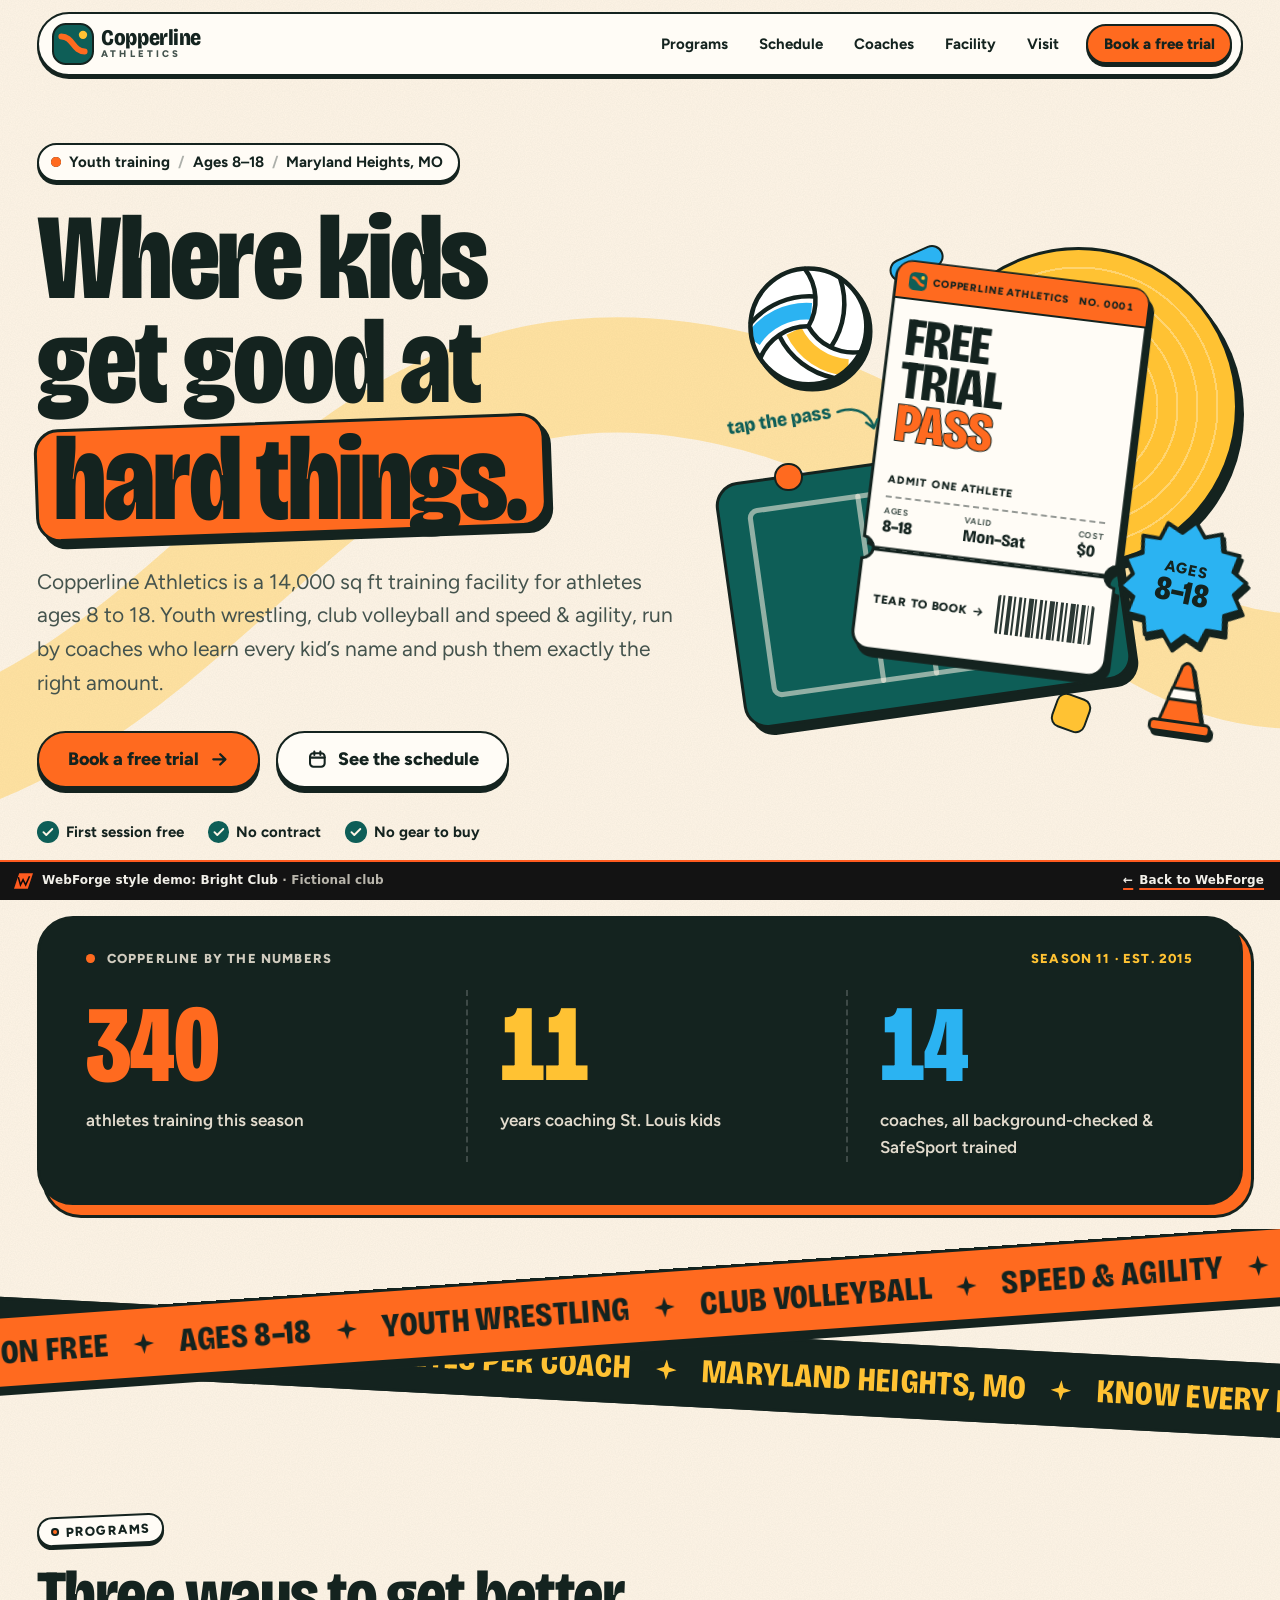
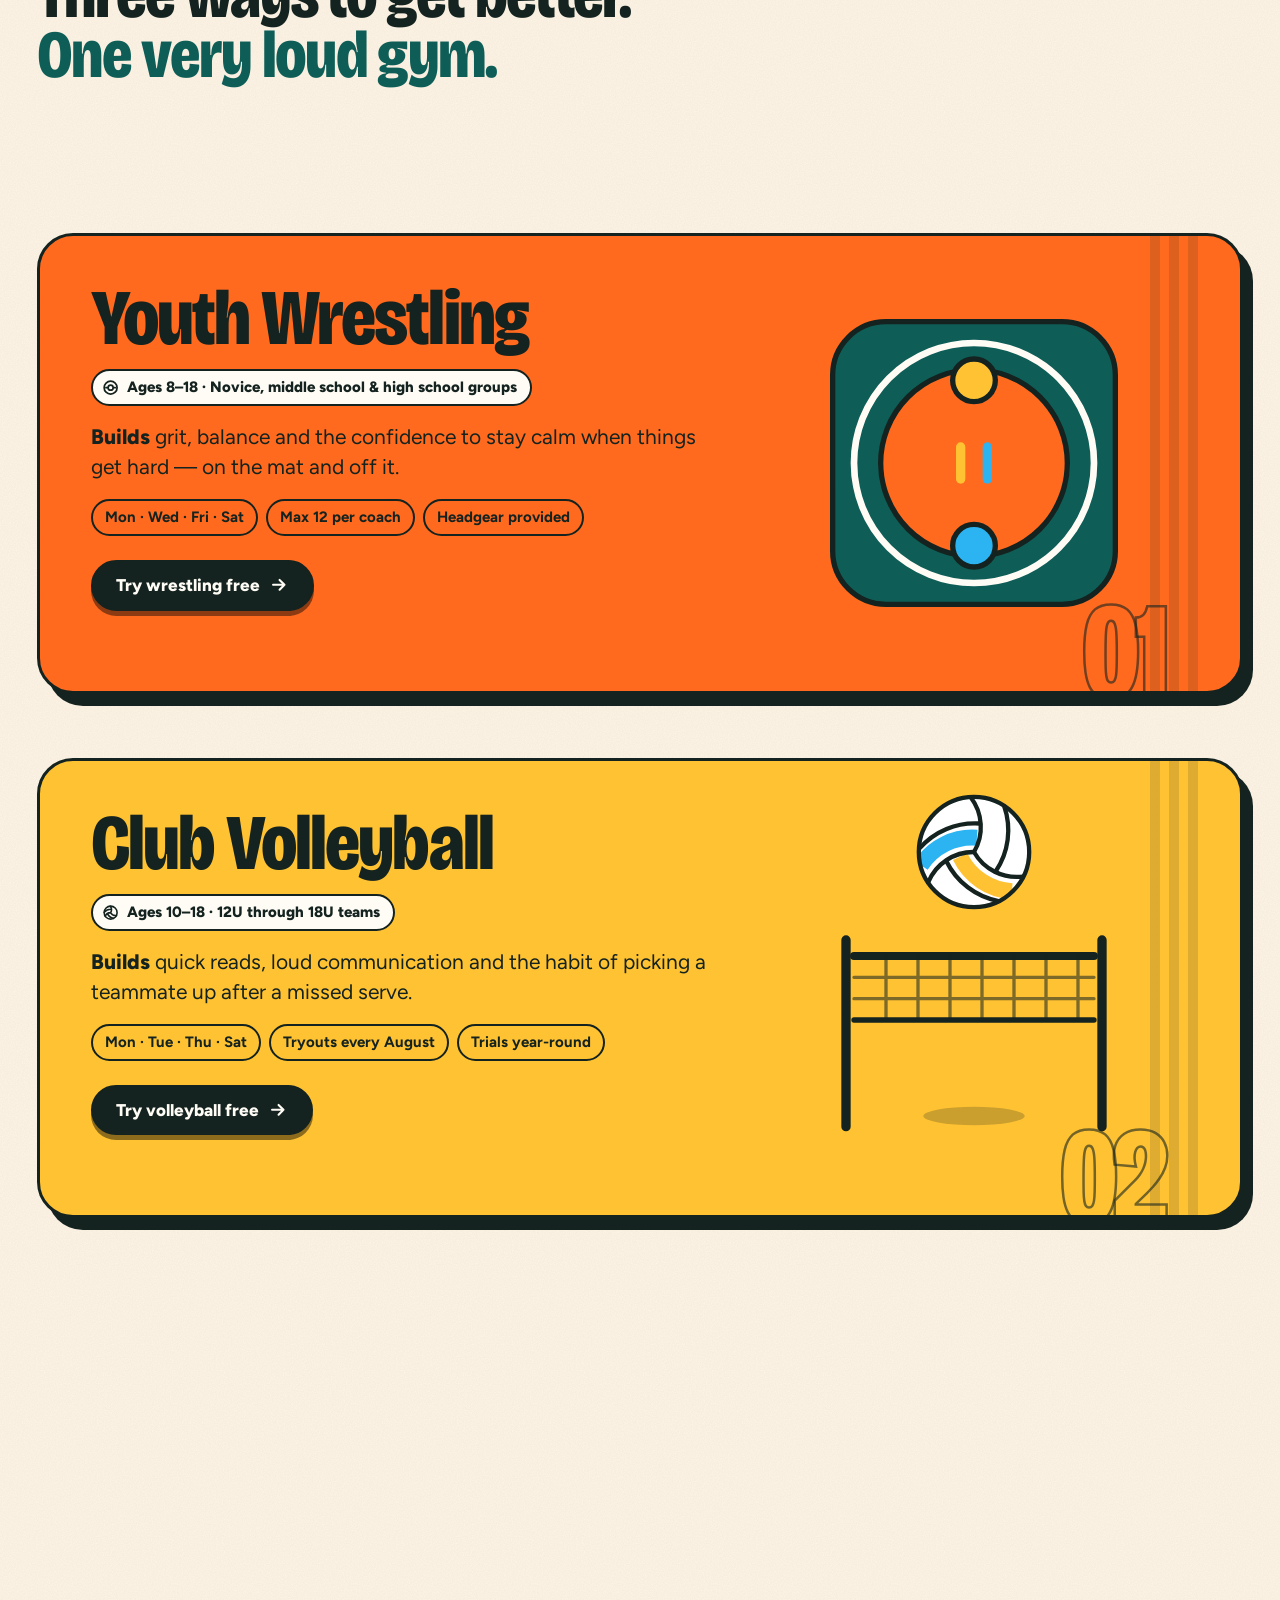
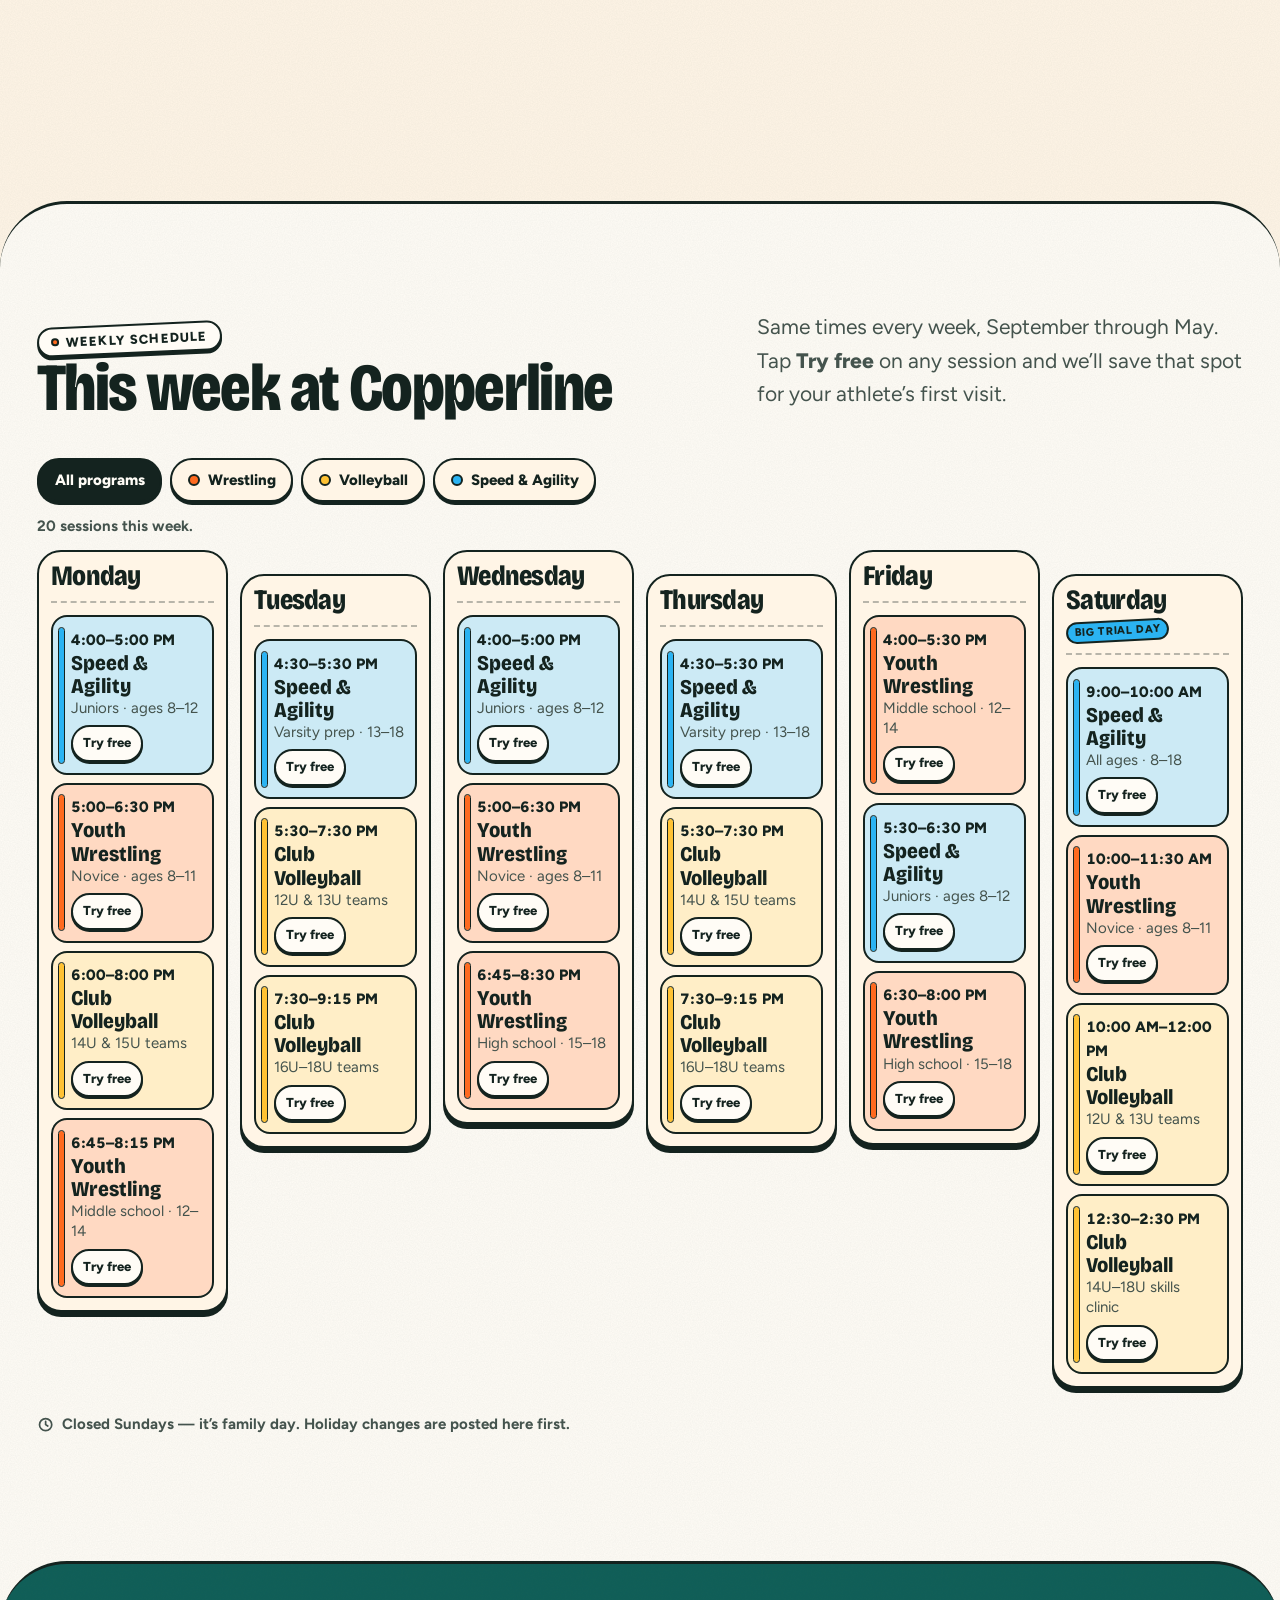
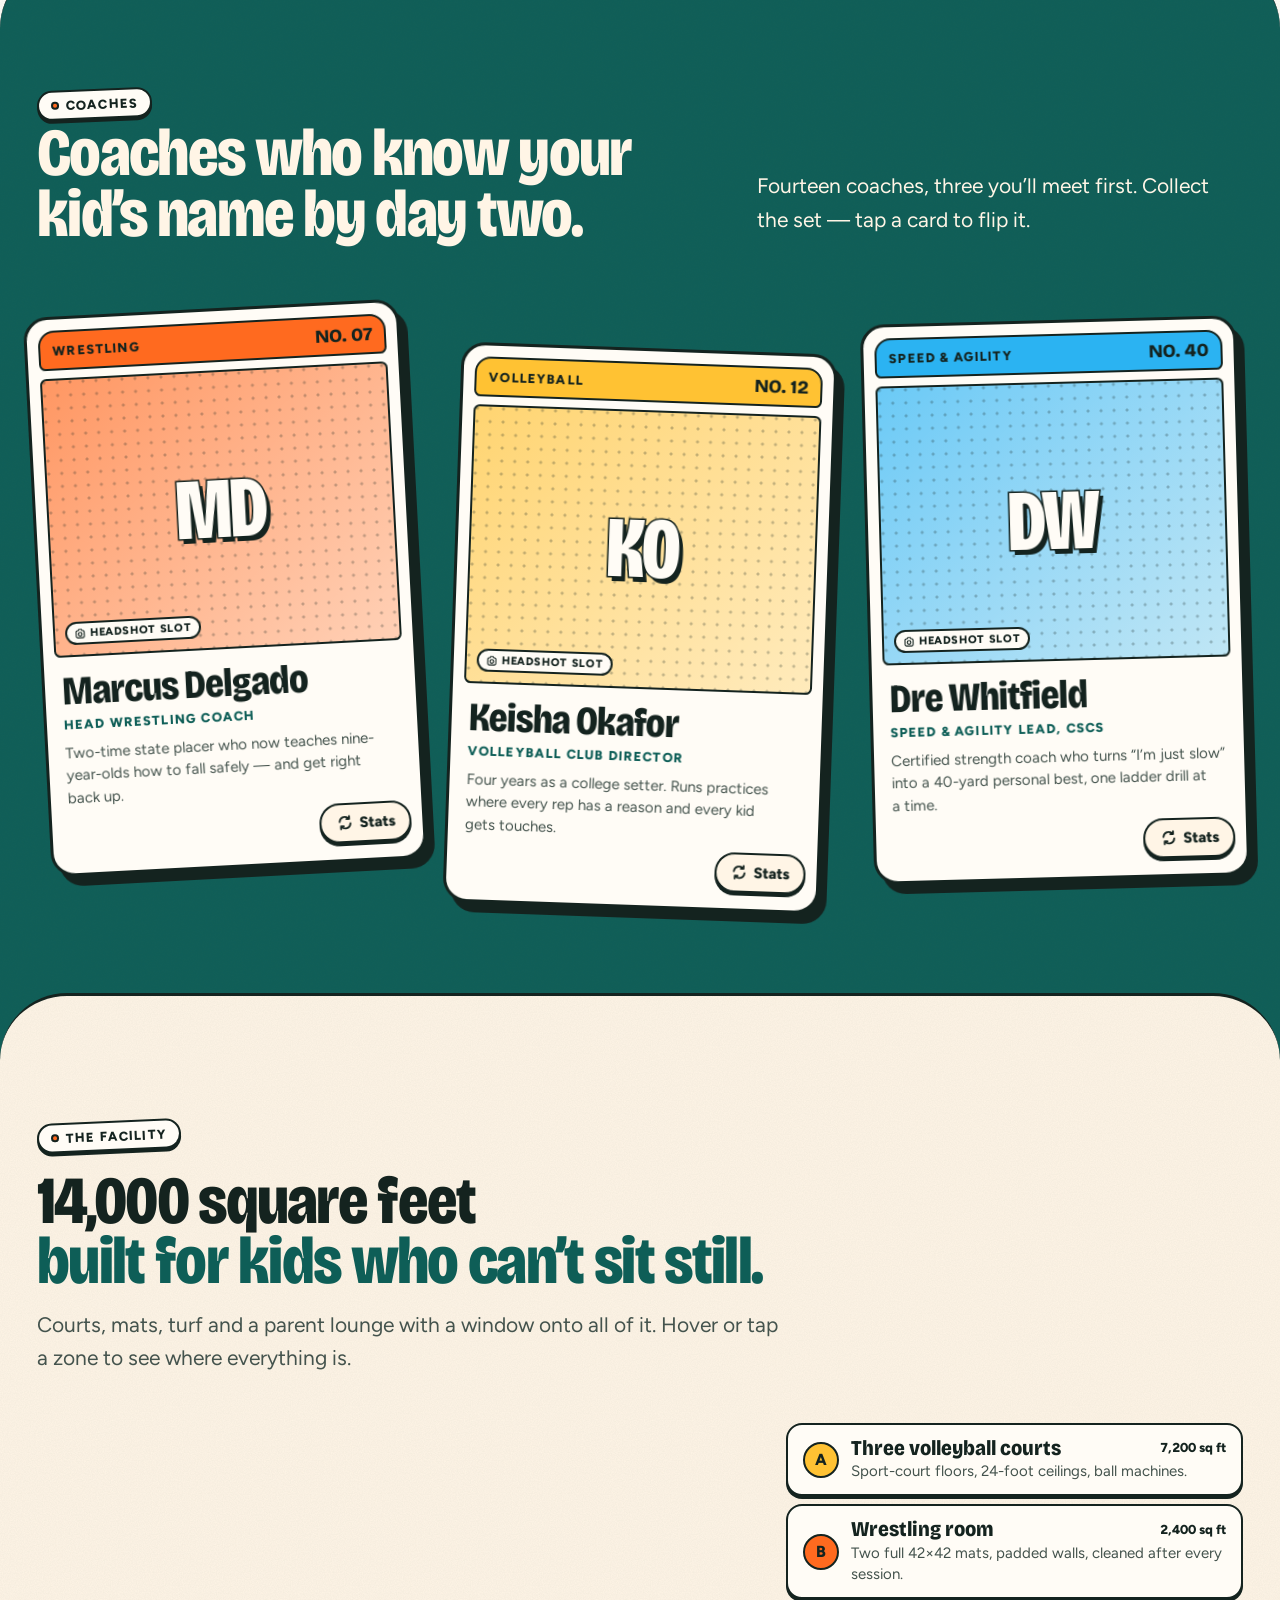
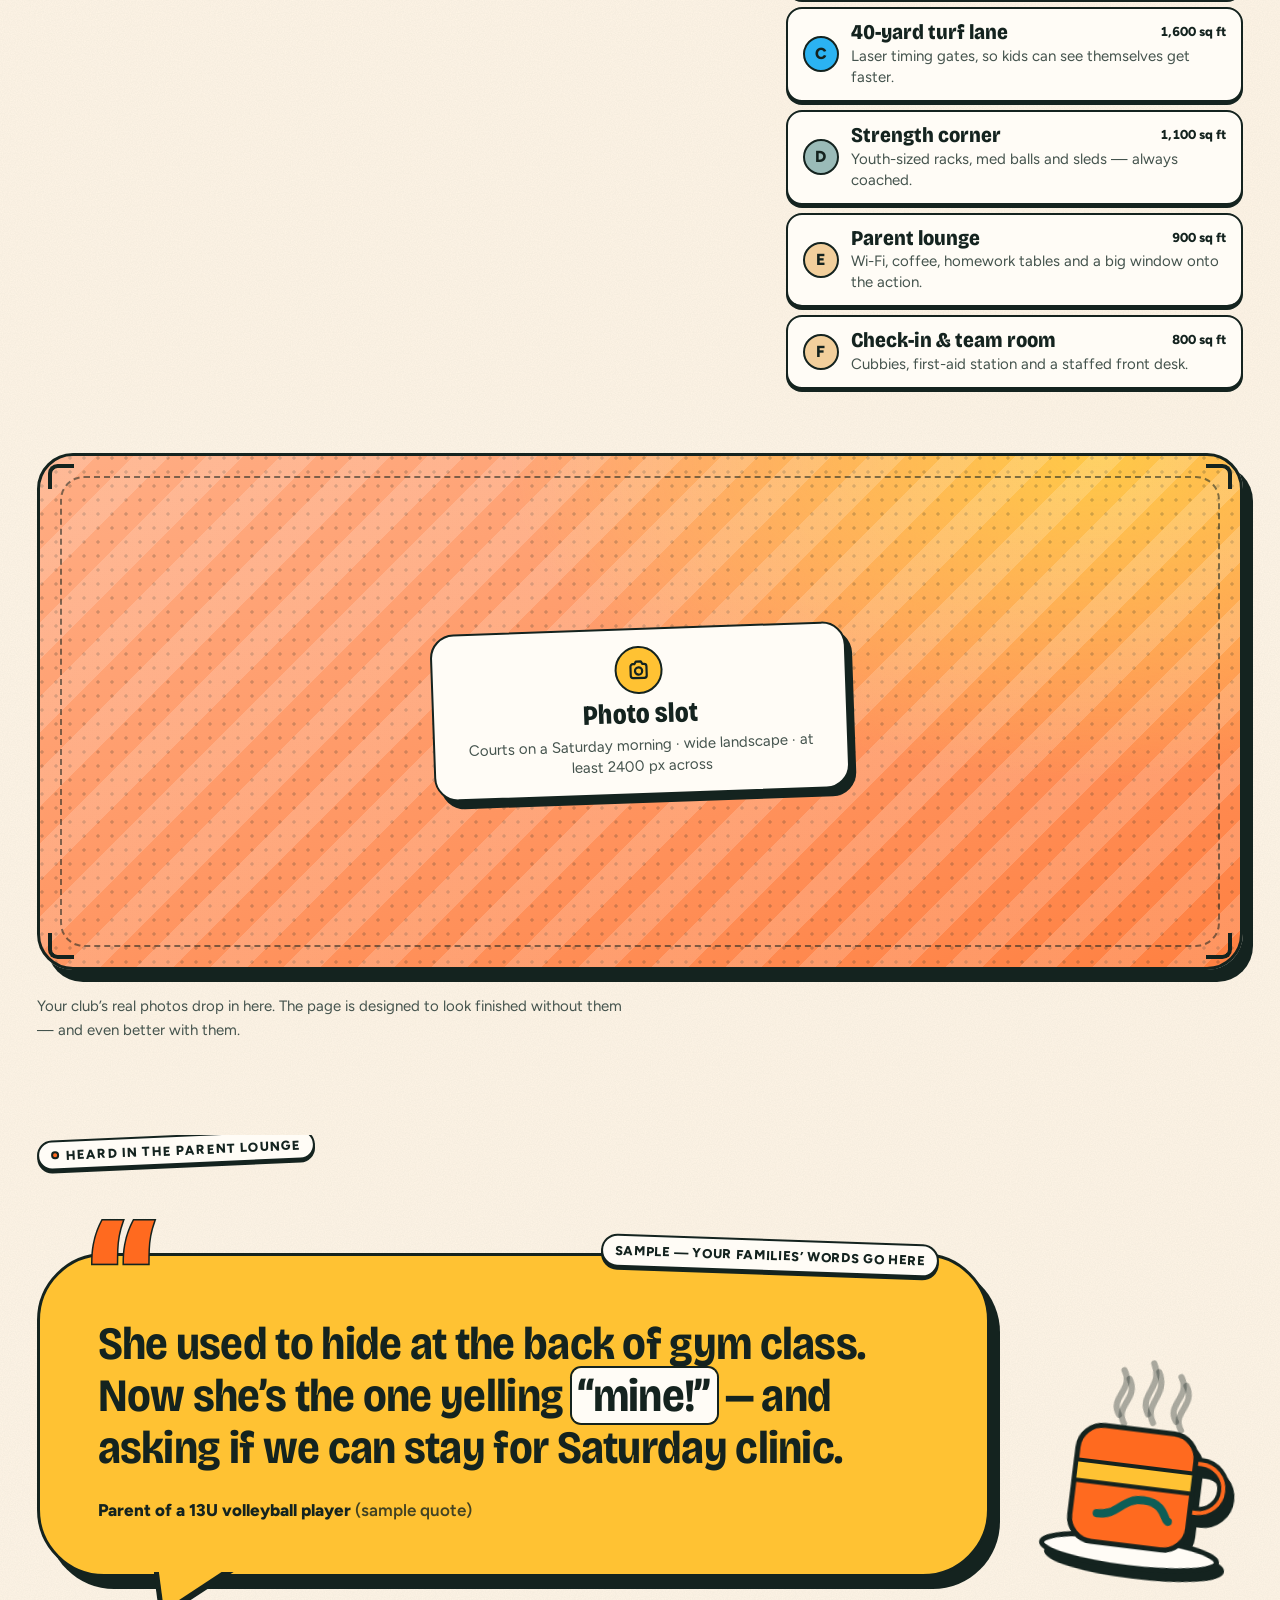
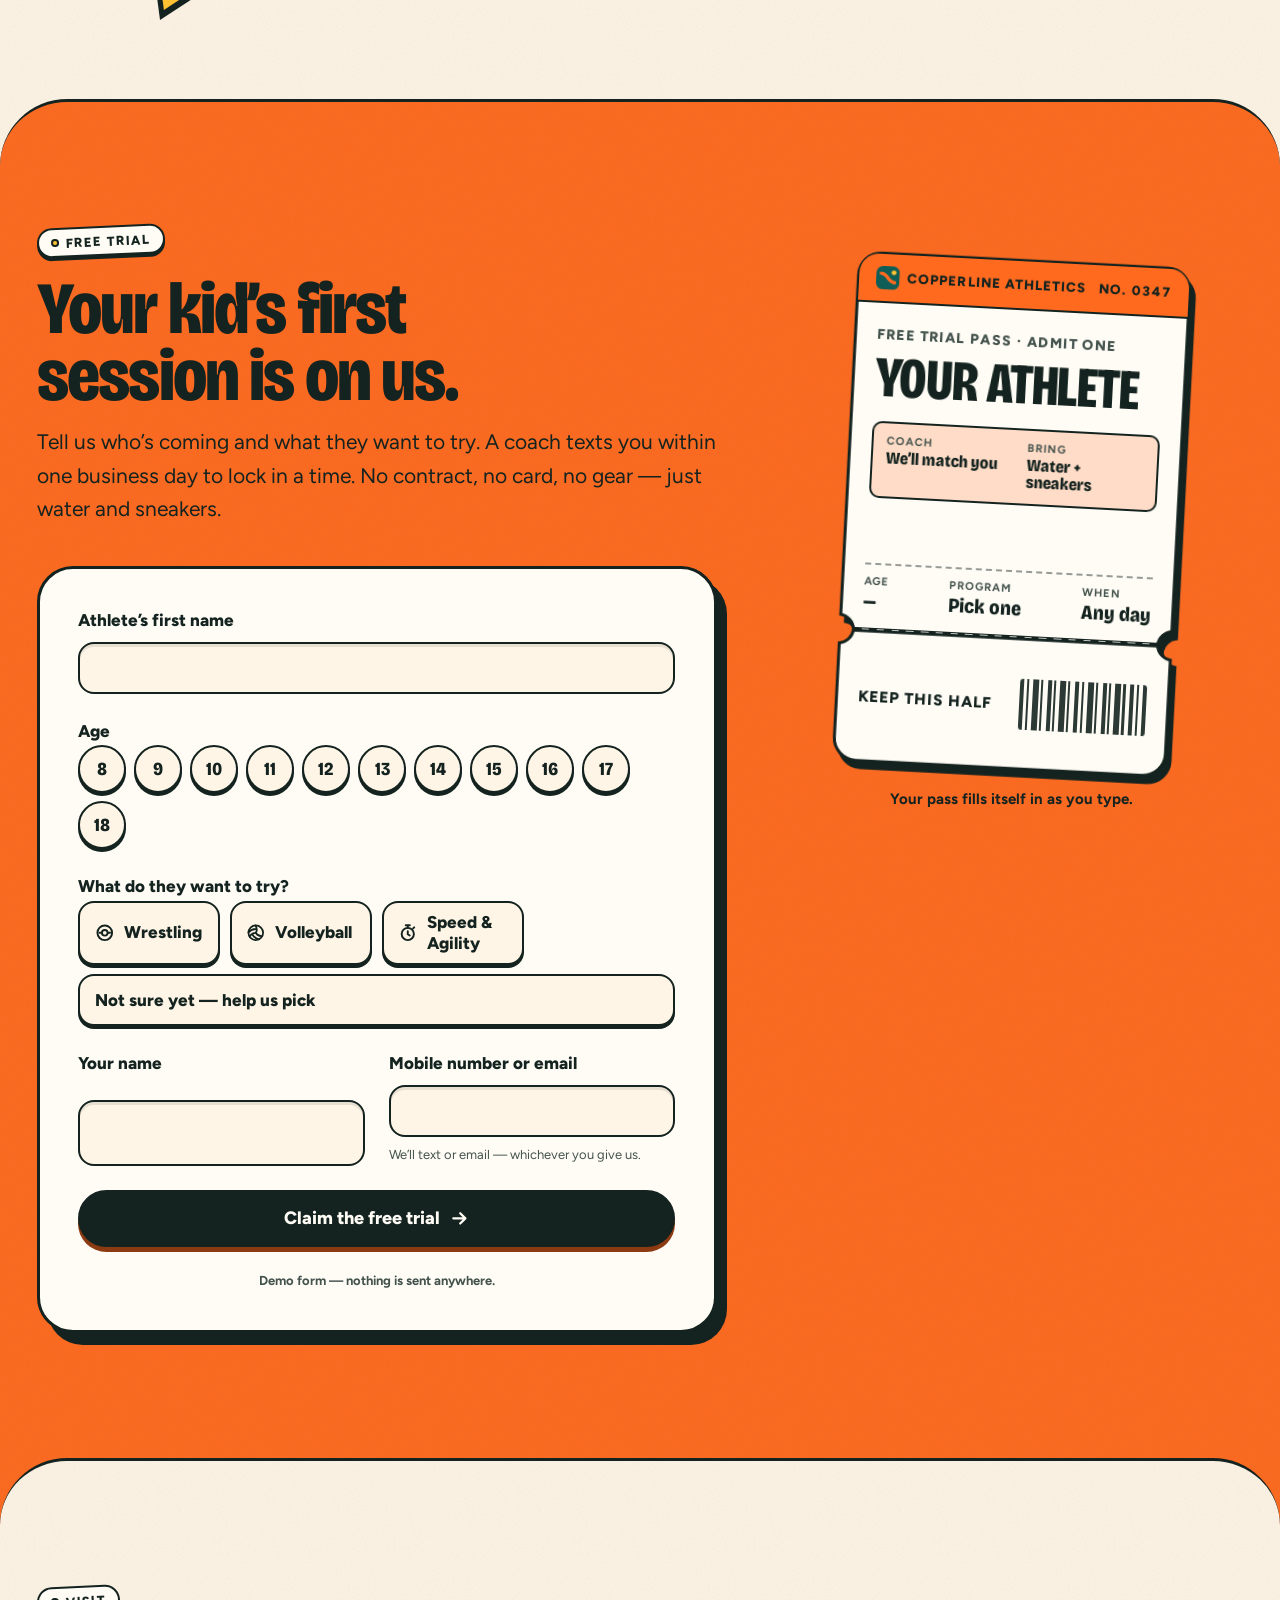
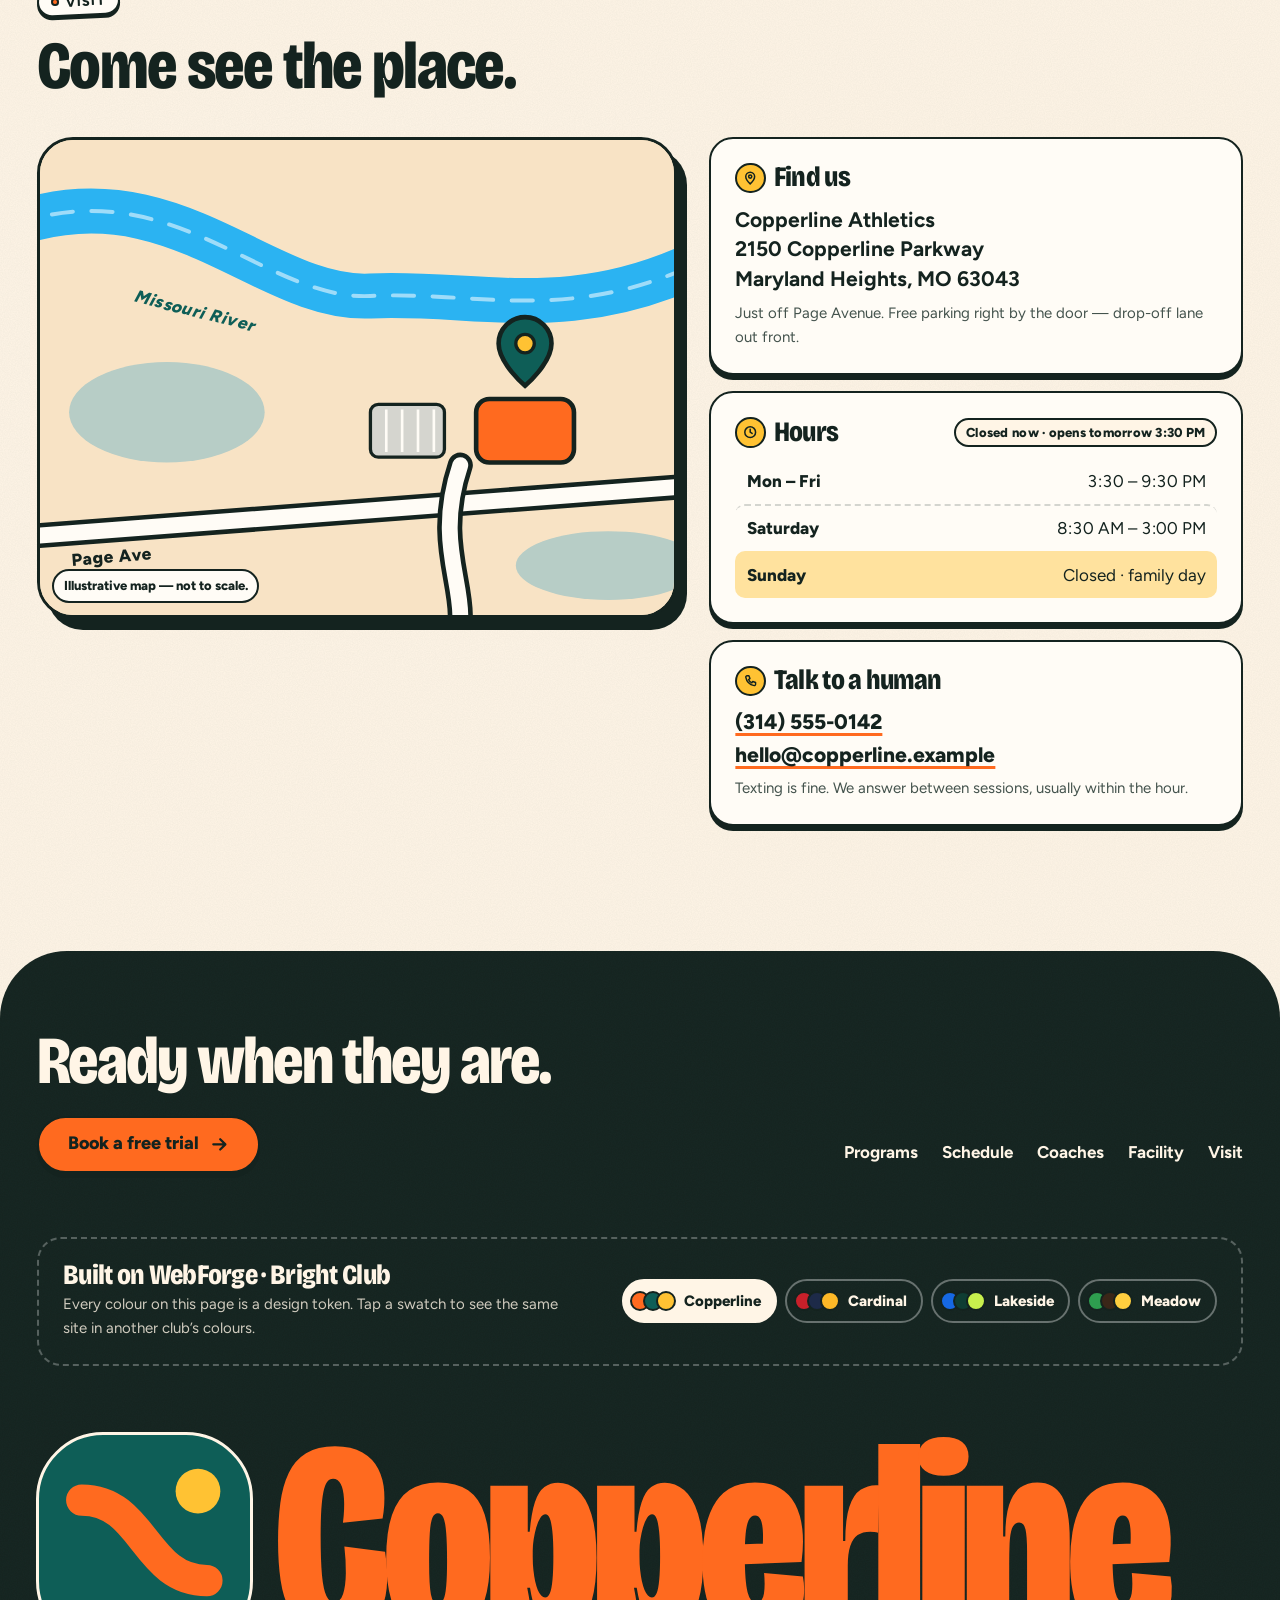
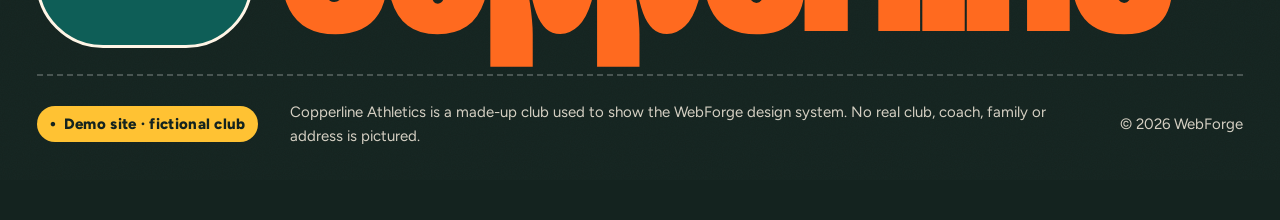
==== commit 04327a69: "Self-host every font All fonts (Archivo, JetBrains Mono, Bodoni Moda, Bricolage Grotesque, Figtree, " ====
--- a/demos/brightclub/index.html
+++ b/demos/brightclub/index.html
@@ -8,9 +8,7 @@
 <meta name="description" content="Copperline Athletics is a 14,000 sq ft youth training facility in Maryland Heights, MO for athletes ages 8–18: youth wrestling, club volleyball and speed &amp; agility. First session free. Demo site for a fictional club.">
 <meta name="theme-color" content="#FFF5E6">
 <link rel="icon" href="data:image/svg+xml,%3Csvg xmlns='http://www.w3.org/2000/svg' viewBox='0 0 48 48'%3E%3Crect width='48' height='48' rx='14' fill='%230E5E57'/%3E%3Cpath d='M10 15c14 0 14 18 28 18' fill='none' stroke='%23FF6A1F' stroke-width='7' stroke-linecap='round'/%3E%3Ccircle cx='36' cy='13' r='5' fill='%23FFC233'/%3E%3C/svg%3E">
-<link rel="preconnect" href="https://fonts.googleapis.com">
-<link rel="preconnect" href="https://fonts.gstatic.com" crossorigin>
-<link rel="stylesheet" href="https://fonts.googleapis.com/css2?family=Bricolage+Grotesque:opsz,wdth,wght@12..96,75..100,400..800&amp;family=Figtree:wght@400..800&amp;display=swap">
+<link rel="stylesheet" href="../../fonts/brightclub.css">
 <link rel="stylesheet" href="style.css">
 <script>document.documentElement.classList.add('js');</script>
 <script src="script.js" defer></script>
--- a/fonts/brightclub.css
+++ b/fonts/brightclub.css
@@ -0,0 +1,35 @@
+/* Self-hosted from Google Fonts (SIL Open Font License). Subsets: latin, latin-ext. */
+@font-face {
+  font-family: 'Bricolage Grotesque';
+  font-style: normal;
+  font-weight: 400 800;
+  font-stretch: 75% 100%;
+  font-display: swap;
+  src: url(BricolageGrotesque-0d37855f67.woff2) format('woff2');
+  unicode-range: U+0100-02BA, U+02BD-02C5, U+02C7-02CC, U+02CE-02D7, U+02DD-02FF, U+0304, U+0308, U+0329, U+1D00-1DBF, U+1E00-1E9F, U+1EF2-1EFF, U+2020, U+20A0-20AB, U+20AD-20C0, U+2113, U+2C60-2C7F, U+A720-A7FF;
+}
+@font-face {
+  font-family: 'Bricolage Grotesque';
+  font-style: normal;
+  font-weight: 400 800;
+  font-stretch: 75% 100%;
+  font-display: swap;
+  src: url(BricolageGrotesque-ebdd7b41a9.woff2) format('woff2');
+  unicode-range: U+0000-00FF, U+0131, U+0152-0153, U+02BB-02BC, U+02C6, U+02DA, U+02DC, U+0304, U+0308, U+0329, U+2000-206F, U+20AC, U+2122, U+2191, U+2193, U+2212, U+2215, U+FEFF, U+FFFD;
+}
+@font-face {
+  font-family: 'Figtree';
+  font-style: normal;
+  font-weight: 400 800;
+  font-display: swap;
+  src: url(Figtree-467cc91576.woff2) format('woff2');
+  unicode-range: U+0100-02BA, U+02BD-02C5, U+02C7-02CC, U+02CE-02D7, U+02DD-02FF, U+0304, U+0308, U+0329, U+1D00-1DBF, U+1E00-1E9F, U+1EF2-1EFF, U+2020, U+20A0-20AB, U+20AD-20C0, U+2113, U+2C60-2C7F, U+A720-A7FF;
+}
+@font-face {
+  font-family: 'Figtree';
+  font-style: normal;
+  font-weight: 400 800;
+  font-display: swap;
+  src: url(Figtree-3c512d8e38.woff2) format('woff2');
+  unicode-range: U+0000-00FF, U+0131, U+0152-0153, U+02BB-02BC, U+02C6, U+02DA, U+02DC, U+0304, U+0308, U+0329, U+2000-206F, U+20AC, U+2122, U+2191, U+2193, U+2212, U+2215, U+FEFF, U+FFFD;
+}
